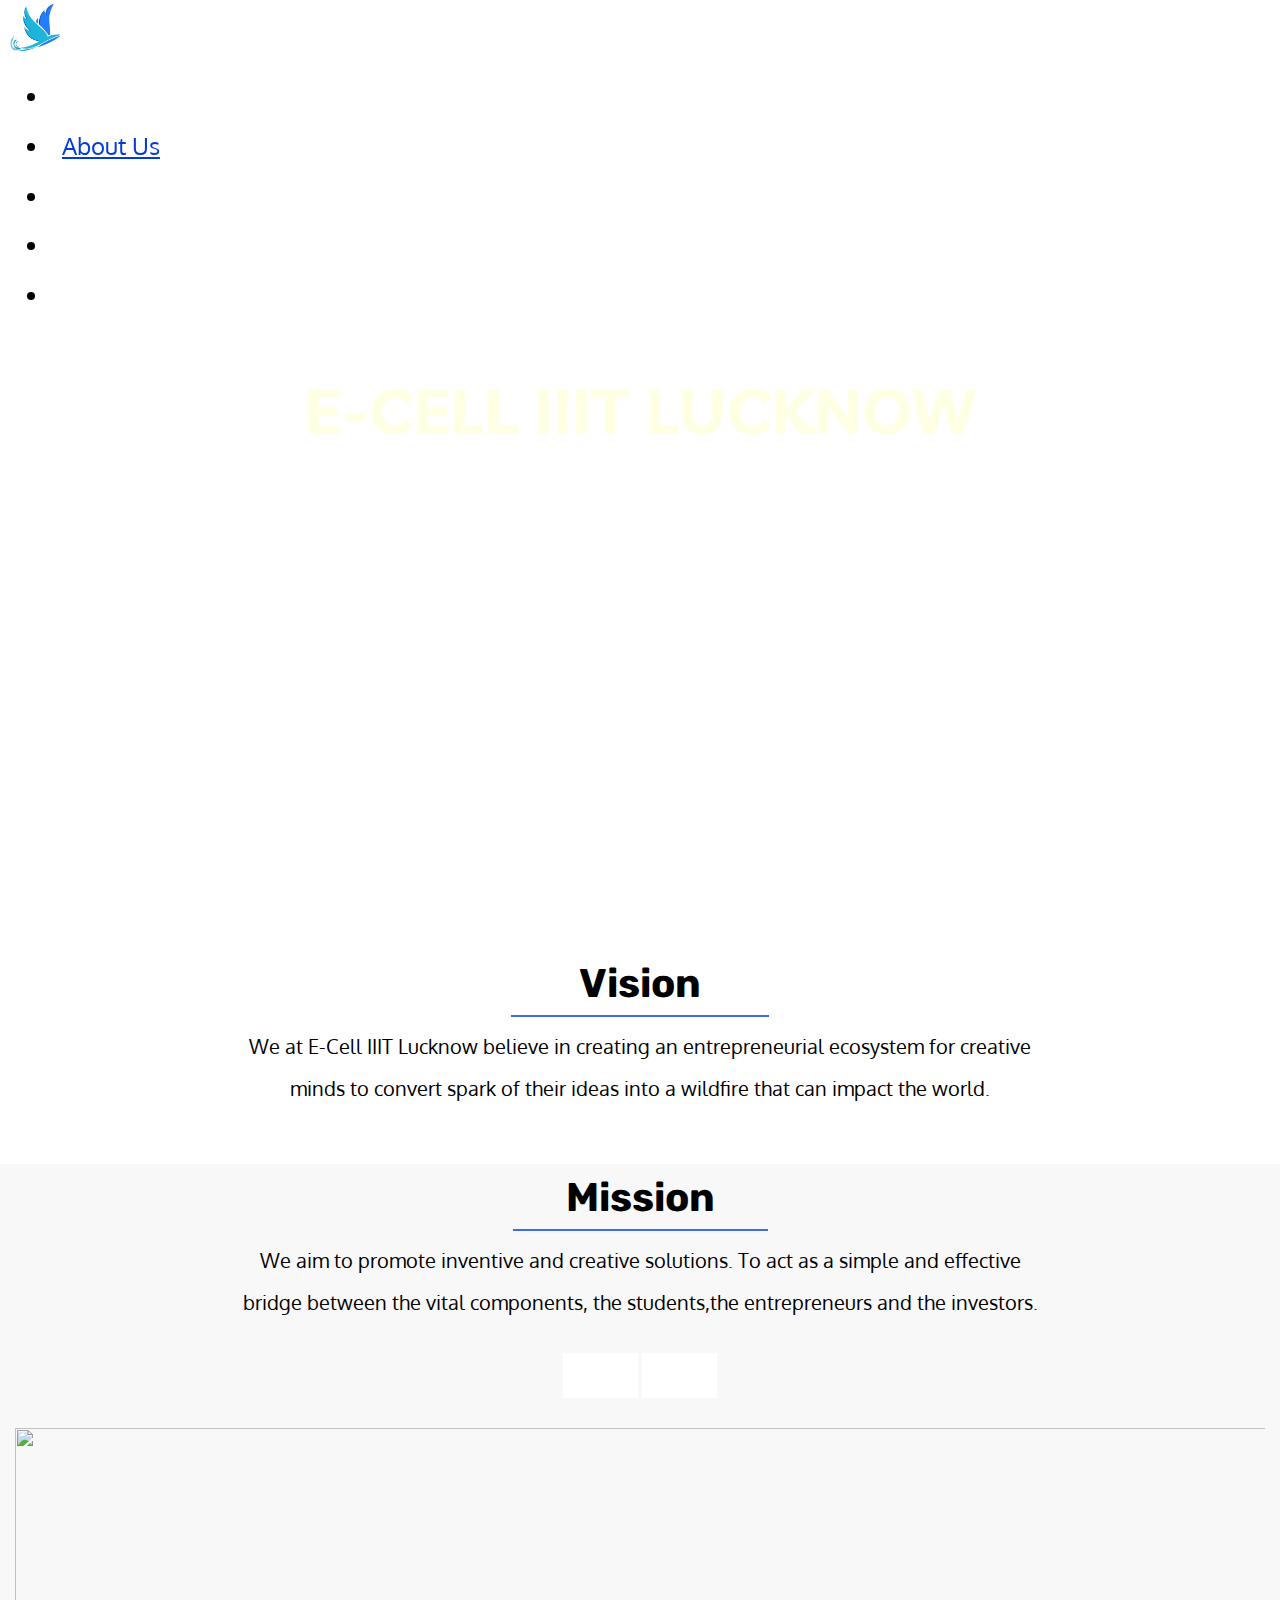
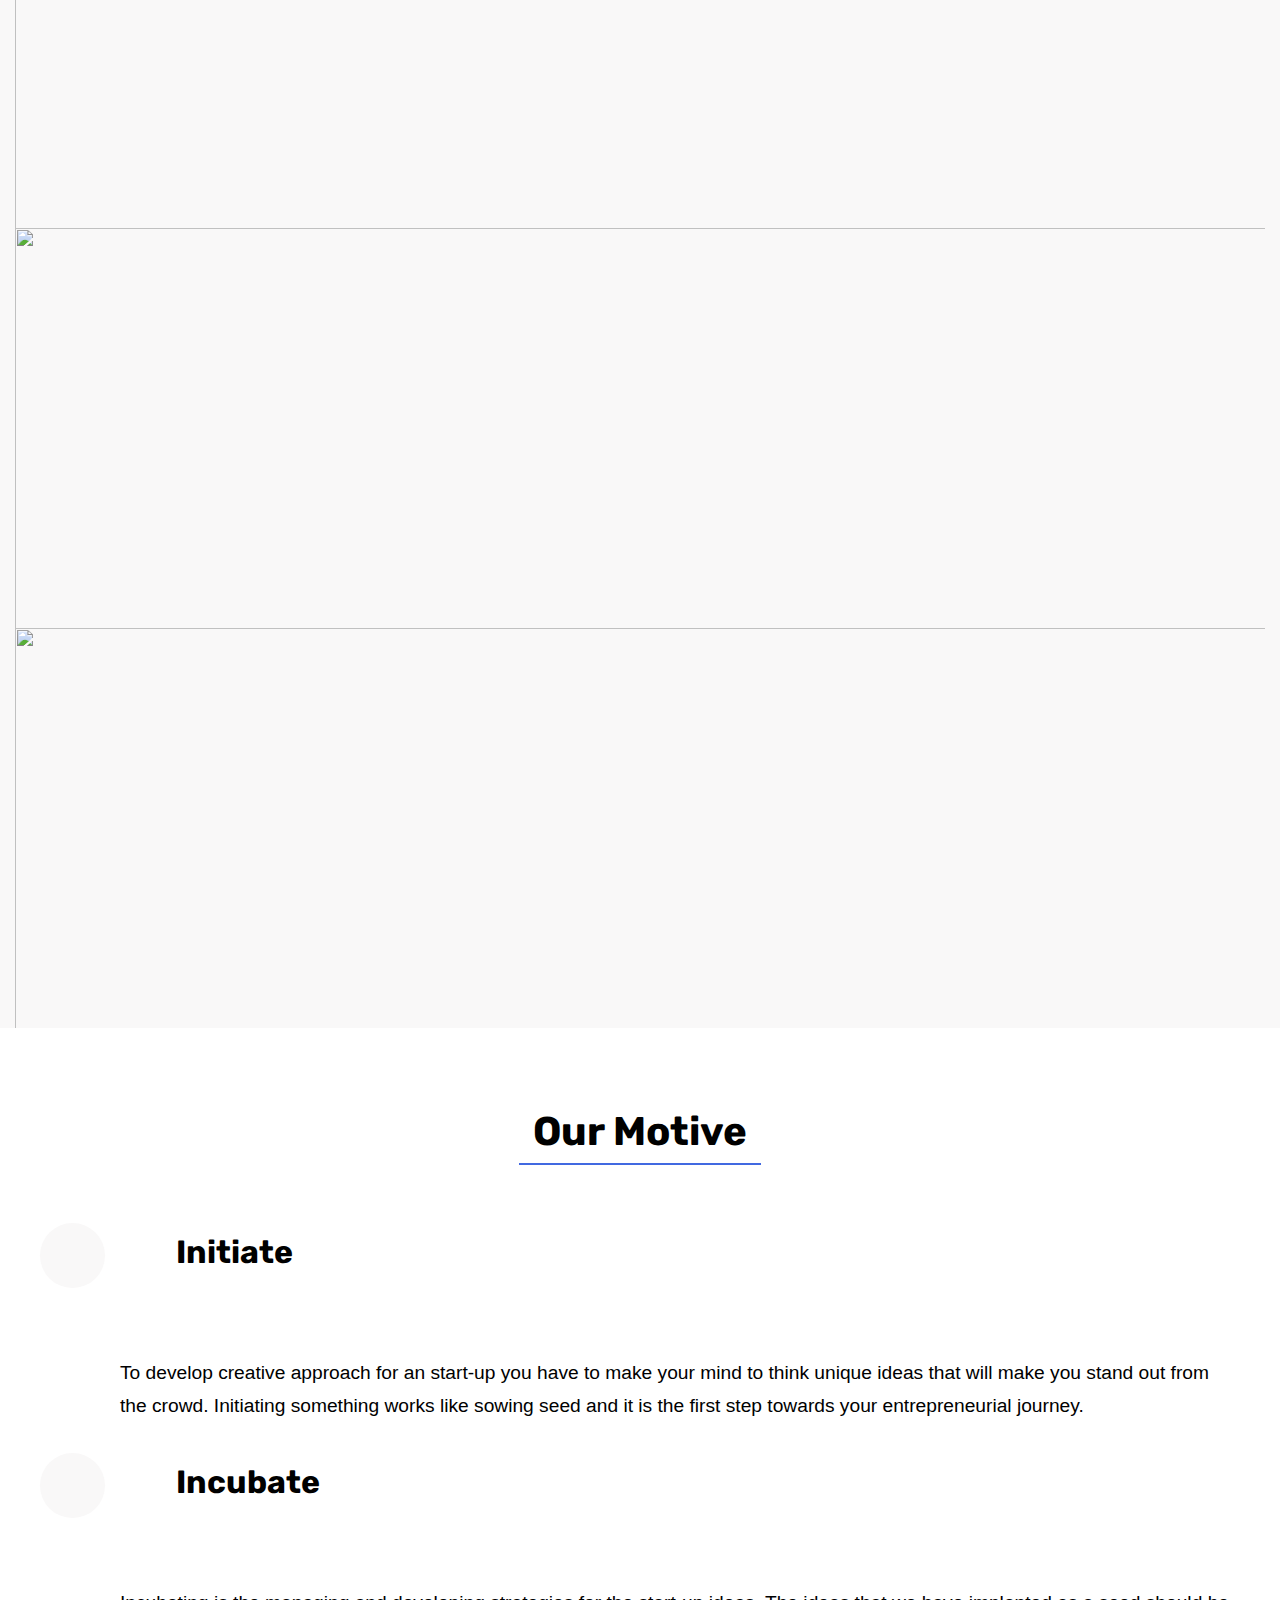
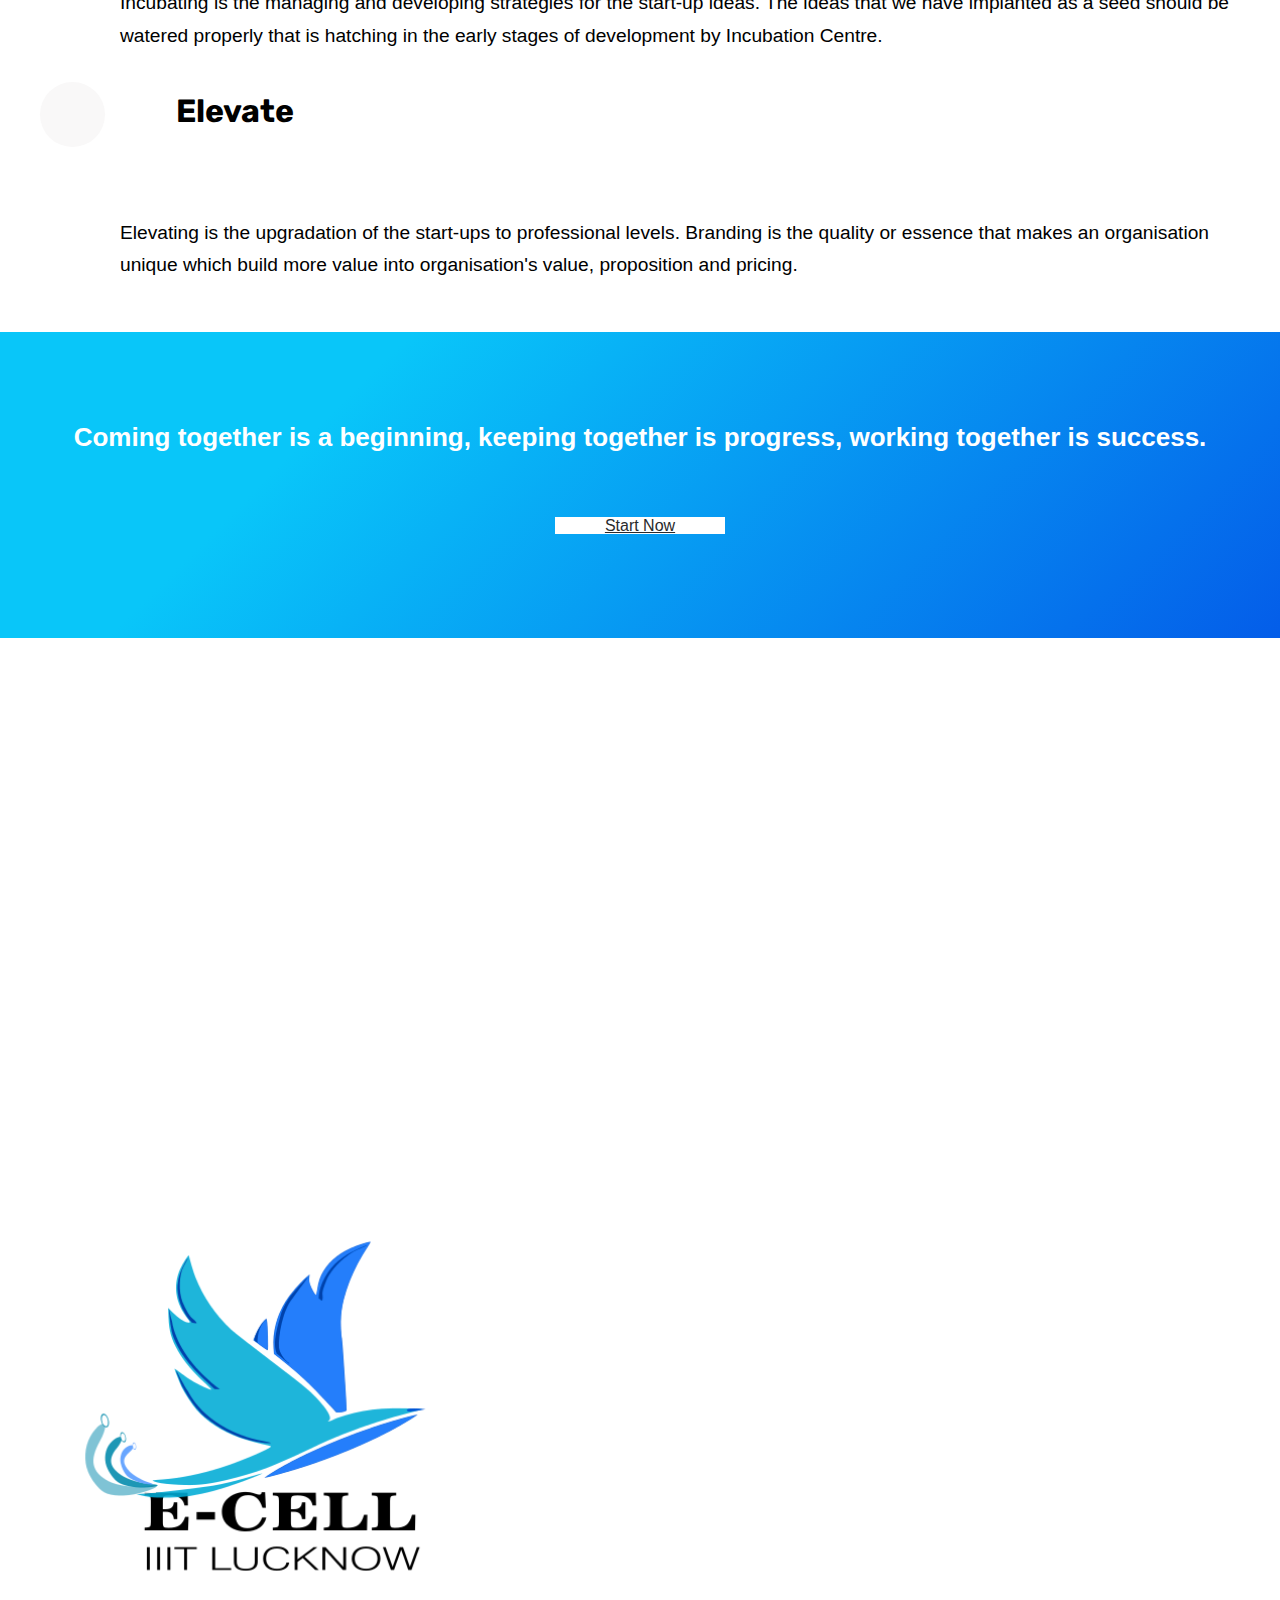
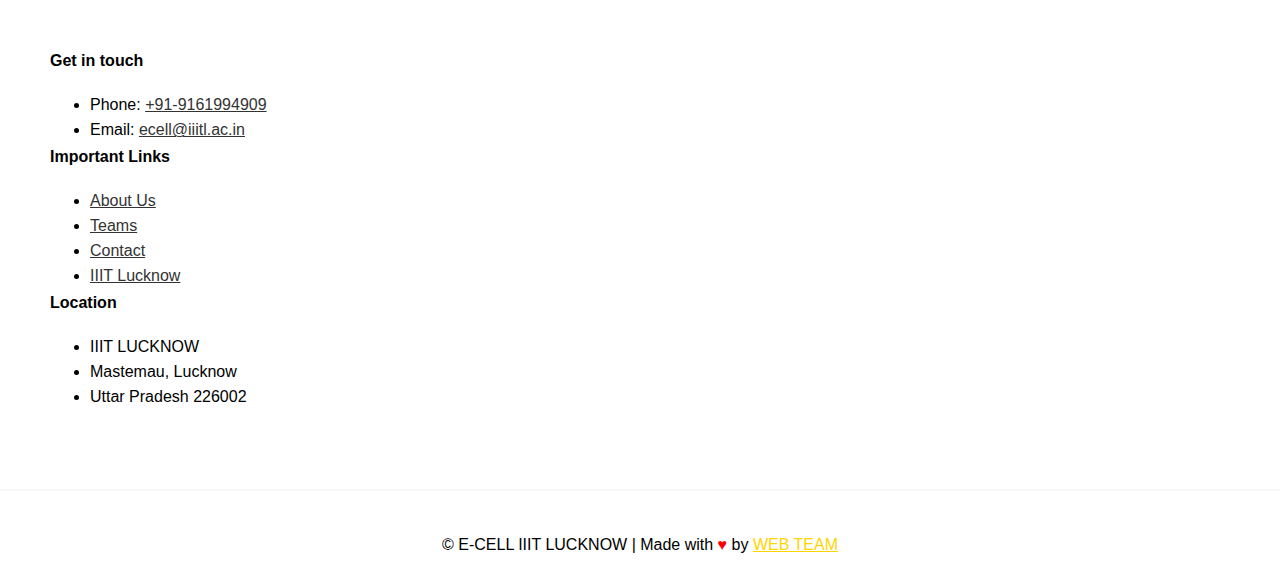
==== index.html @ 25e3144c "added important link" ====
<!DOCTYPE html>
<html lang="en">
<head>
    <title>Home | E-Cell IIIT Lucknow</title>

    <meta http-equiv="Content-Type" content="text/html; charset=utf-8">
    <meta http-equiv="X-UA-Compatible" content="IE=edge">
    <meta name="viewport" content="width=device-width, minimum-scale=1.0, maximum-scale=1.0">
    <meta name="apple-mobile-web-app-capable" content="yes">

    <link href="https://fonts.googleapis.com/css?family=Advent+Pro|Alegreya|Cormorant+Garamond:300|Hi+Melody|Josefin+Slab|Lacquer|Livvic|Montserrat|Mukta|Noto+Sans|Press+Start+2P|Questrial|Raleway|Oxygen|Rubik&display=swap" rel="stylesheet">

    <!-- <link rel="stylesheet" href="https://use.fontawesome.com/releases/v5.8.2/css/all.css" integrity="sha384-oS3vJWv+0UjzBfQzYUhtDYW+Pj2yciDJxpsK1OYPAYjqT085Qq/1cq5FLXAZQ7Ay" crossorigin="anonymous"> -->
    <script src="https://kit.fontawesome.com/bdee93272c.js" crossorigin="anonymous"></script>
    <!-- <link rel="stylesheet prefetch" href="https://maxcdn.bootstrapcdn.com/font-awesome/4.6.1/css/font-awesome.min.css"> -->

    <link rel="icon" type="image/png" sizes="16x16" href="assets/img/logo.png">
    <link href="assets/css/bootstrap.min.css" rel="stylesheet">
    <link href="assets/css/style.css" rel="stylesheet">
    <link href="assets/css/responsive.css" rel="stylesheet">
    <link href="assets/css/colors.css" rel="stylesheet">

    <script src="https://cdn.jsdelivr.net/npm/typed.js@2.0.9"></script>


<!-- <script type=text/javascript>

    $(function() {
        var body = $(‘.hero’);

        var backgrounds = new Array(
        'red','green','blue'
        );
        var current = 0;

        function nextBackground() {
        body.css(
        ‘color’,
        backgrounds[current = ++current % backgrounds.length]
        );

        setTimeout(nextBackground, 10000);
        }
        setTimeout(nextBackground, 10000);

        body.css(‘color’, backgrounds[0]);
        });
</script> -->


</head>
<body>

    <header id="masthead" class="site-header" data-anchor-target=".hero" data-top="background: rgba(59,58,54,0); border-bottom-color: rgba(226,226,226,0);" data-top-bottom="background: rgba(59,58,54,1); border-bottom-color: rgba(226,226,226,1);">

        <nav id="primary-navigation" class="site-navigation">

            <div class="container-fluid">

                <div class="navbar-header">

                    <a href="index.html" class="site-title yellow-text"><img src="assets/img/E-cell-Bird.png" class="site-logo"></a>

                </div>

                <div class="main-menu" id="perfect-navbar-collapse">

                    <ul class="nav navbar-nav navbar-right">

                        <li class="right-nav-links"><a href="index.html">Home</a></li>
                        <li class="active right-nav-links"><a href="about-us.html">About Us</a></li>
                        <li class="right-nav-links"><a href="teams.html">Teams</a></li>
                        <li class="right-nav-links"><a href="https://ecell-iiitl.github.io/Start-the-buckup/">Events</a></li>
                        <li class="right-nav-links"><a href="contact.html">Contact</a></li>

                    </ul>

                </div>

            </div>

        </nav>

    </header>

    <div class="hero background-overlay img">

        <div class="hero-text">
            <h1>E-CELL IIIT LUCKNOW</h1>
            <h1 style="color:#4169E1; height: 69px; text-align:left;display:inline;margin-left:40vw;" id="typed"></h1>
        </div>
        <div class="hero-arrow">
            <a class="scrollTo" href="#"><i class="fa fa-angle-down" aria-hidden="true"></i></a>
        </div>

    </div>

    <main id="main" class="site-main">

        <section class="site-section section-quote text-center">

            <div class="container">

                <p class="section-title">Vision</p>
                <hr class="custom-hr">
                <p class="section-text">We at E-Cell IIIT Lucknow believe in creating an entrepreneurial ecosystem for
                    creative minds to convert spark of their ideas into a wildfire that can impact the world.</p>

            </div>

        </section>

        <section class="site-section section-works light-gray-bg text-center">

            <div class="container">

                <h2 class="section-title">Mission</h2>
                <hr class="custom-hr">
                <p class="section-text">We aim to promote inventive and creative solutions.
                    To act as a simple and effective bridge between the vital components, the students,the entrepreneurs and the investors.</p>

                <div class="multi-item-controls">
                    <a class="left btn carousel-control" href="#threeSlidesSlider" data-slide="next"><i class="fa fa-angle-left" aria-hidden="true"></i></a>
                    <a class="right btn carousel-control" href="#threeSlidesSlider" data-slide="prev"><i class="fa fa-angle-right" aria-hidden="true"></i></a>
                </div>

            </div>

			<div class="container-fluid">

				<div class="row">

                    <div class="col-md-12">

                        <div class="carousel three-slides-slider multi-item-carousel slide" id="threeSlidesSlider">
                            <div class="carousel-inner">
                                <div class="item active">
                                    <div class="col-xs-6 col-sm-4">
                                        <img src="assets/img/imgs1.JPG" alt="" class="img-carousel">
                                    </div>
                                </div>
                                  <div class="item">
                                    <div class="col-xs-6 col-sm-4">
                                        <img src="assets/img/imgs2.JPG" alt="" class="img-carousel">
                                    </div>
                                </div>
                                  <div class="item">
                                    <div class="col-xs-6 col-sm-4">
                                        <img src="assets/img/imgs3.JPG" alt="" class="img-carousel">
                                    </div>
                                </div>
                            </div>
                        </div>

                    </div>

                </div>

            </div>

        </section>

        <section class="site-section-small section-services IIE-container">

            <div class="container">

                <div class="text-center">

                    <h3 class="section-title">Our Motive</h3>
                    <hr class="custom-hr">

                </div>

                <div class="row IIE-row">

                    <div class="col-lg-4 col-sm-12 IIE-cards">

                        <div class="service">

                            <div class="service-icon">
                                <i class="fa fa-laptop" aria-hidden="true"></i>
                            </div>
                            <div class="service-content">
                                <h3 class="section-title tag-title">Initiate</h3>
                                <p class="tagline-description">To develop creative approach for an start-up you have to make your mind to think unique
                                    ideas that will make you stand out from the crowd. Initiating something works like sowing seed and it is the first step towards your entrepreneurial journey.</p>
                            </div>

                        </div>

                    </div>

                    <div class="col-lg-4 col-sm-12 IIE-cards">

                        <div class="service">

                            <div class="service-icon">
                                <i class="fas fa-egg"></i>
                            </div>

                            <div class="service-content">
                                <h3 class="section-title tag-title">Incubate</h3>
                                <p class="tagline-description">Incubating is the managing and developing strategies for the start-up ideas.
                                    The ideas that we have implanted as a seed should be watered properly that is hatching in the early stages of development by Incubation Centre.</p>
                            </div>

                        </div>

                    </div>
                    <div class="col-lg-4 col-sm-12">

                        <div class="service">

                            <div class="service-icon">
                                <i class="fa fa-rocket" aria-hidden="true"></i>
                            </div>
                            <div class="service-content">
                                <h4 class="section-title tag-title">Elevate</h4>
                                <p class="tagline-description">Elevating is the upgradation of the start-ups to professional levels. Branding is the quality or essence that makes an organisation
                                        unique which build more value into organisation's value, proposition and pricing.</p>
                            </div>

                        </div>

                    </div>

                </div>

            </div>
        </section>


        <section class="site-section-small section-work-with-us yellow-bg text-center gradient">

            <div class="container">

                <p class="section-title-small white-text mb-50">Coming together is a beginning, keeping together is progress, working together is success.</p>
                <a class="btn" href="#">Start Now</a>

            </div>

        </section>
        <div id="map">
            <iframe src="https://www.google.com/maps/embed?pb=!1m14!1m8!1m3!1d1497.3124439963308!2d81.0232610761291!3d26.800828962791567!3m2!1i1024!2i768!4f13.1!3m3!1m2!1s0x399be37eb0826741%3A0x34d9dd79cdeac7d8!2sIIIT%20Lucknow!5e0!3m2!1sen!2sin!4v1567697983020!5m2!1sen!2sin" width="100%" height="450" frameborder="0" style="border:0;" allowfullscreen=""></iframe>
        </div>
        <section class="social-networks">

            <div class="container-fluid">

                <div class="row">

                    <a class="white-text black-bg twitter-bg" href="https://www.youtube.com/channel/UCRnnUmtMdoRbL9l6kGh3LZQ" target="_blank"><i class="fab fa-youtube" aria-hidden="true"></i></a>
                    <a class="white-text gray-bg facebook-bg" href="https://www.facebook.com/ecelliiitl/" target="_blank"><i class="fa fa-facebook" aria-hidden="true"></i></a>
                    <a class="white-text black-bg google-plus-bg" href="mailto:ecell@iiitl.ac.in" target="_blank"><i class="fa fa-google-plus" aria-hidden="true"></i></a>
                    <a class="white-text gray-bg linkedin-bg" href="https://www.linkedin.com/company/e-cell-iiit-lucknow/" target="_blank"><i class="fa fa-linkedin" aria-hidden="true"></i></a>

                </div>

            </div>

        </section>

    </main>

    <footer id="colophon" class="site-footer">

        <div class="container">

            <div class="row">

                <div class="col-md-3 col-xs-6">

                    <div class="mb-xs-20">
                        <a href="index.html" class="site-title yellow-text"><img src="assets/img/eCell-Logo.png" class="footer-logo"></a>
                        <p class="mb-0"></p>
                    </div>

                </div>

                <div class="col-md-3 col-xs-6">

                    <div class="mb-xs-20">
                        <h4 class="small-title">Get in touch</h4>
                        <ul class="list-unstyled">
                            <li>Phone: <a href="tel:+9161994909">+91-9161994909</a></li>
                            <li>Email: <a href="mailto:ecell@iiitl.ac.in">ecell@iiitl.ac.in</a></li>
                        </ul>
                    </div>

                </div>

                <div class="col-md-3 col-xs-6">

                    <div class="mb-xs-20">
                        <h4 class="small-title">Important Links</h4>
                        <ul class="list-unstyled">
                            <li><a href="about-us.html">About Us</a></li>
                            <li><a href="teams.html">Teams</a></li>
                            <li><a href="contact.html">Contact</a></li>
                            <li><a href="https://iiitl.ac.in/">IIIT Lucknow</a></li>
                        </ul>
                    </div>

                </div>

                <div class="col-md-3 col-xs-6">

                    <div class="mb-xs-20">
                        <h4 class="small-title">Location</h4>
                        <ul class="list-unstyled">
                            <li>IIIT LUCKNOW</li>
                            <li>Mastemau, Lucknow</li>
                            <li>Uttar Pradesh 226002</li>

                        </ul>
                    </div>

                </div>

            </div>

        </div>

        <div class="copyright">
            <p>&copy; E-CELL IIIT LUCKNOW | Made with <font style="color:red">&hearts;</font> by <a href="teams.html#web-team" class="yellow-text">WEB
                    TEAM</a></p>
        </div>

    </footer>

    <script>
        var typed = new Typed('#typed', {
        strings:["INITIATE","INCUBATE","ELEVATE"],
        typeSpeed:100,
        backSpeed:5,
        loop:true,
        loopCount:Infinity,
        smartBackspace: false,
        });
        var cursor=document.getElementsByClassName("typed-cursor")[0];
        cursor.innerHTML="_";
    </script>


    <script src="https://ajax.googleapis.com/ajax/libs/jquery/3.1.1/jquery.min.js"></script>
    <script src="assets/js/bootstrap.min.js"></script>
    <script src="assets/js/jquery.slicknav.min.js"></script>
    <script src="assets/js/slick.min.js"></script>
    <script src="assets/js/touchswipe.min.js"></script>
    <script src="assets/js/skrollr.min.js"></script>
    <script src="assets/js/jquery.countTo.min.js"></script>
    <script src="assets/js/script.js"></script>

</body>
</html>
---- assets/css/style.css ----
/*
* - CUSTOM RESETS
    - Buttons
    - Forms
* - ELEMENTS
    - Tabs
    - Accordion
    - Slick Slider
* - LAYOUT
* - HEADER
    - Site Logo
    - Navigation
* - HERO (BANNER)
* - HOMEPAGE SECTIONS
    - Quote
    - Featured Works
    - Service
    - Team
    - Social networks
* - PAGES
    - ABOUT-US
    - CONTACT
* - FOOTER
*
*/

/* CUSTOM RESETS
================================================== */
/* body{
  background-image: url(contact-background-image.jpg);
} */



.gradient{
  /* background: rgb(34,227,223); */
  background-color: #045de9;
  background-image: linear-gradient(315deg, #045de9 0%, #09c6f9 74%);
}
html {
  scroll-behavior: smooth;
}
/* a {
     color: #ffd500;
} */
.tagline-description{
  line-height: 1.7em;
  font-size:1.2em;
}
.tag-title{
  font-size:2em !important;
  padding-bottom:6%;
  padding-left:5%;
}
.site-logo{
  width:50px;
  /* height:14%; */

}
.footer-logo{
  width:40%;
  height:40%;
}
.right-nav-links{
  margin-top:1.5%;
  font-family: 'Oxygen', sans-serif;
}
a:focus,
a:hover {
    color: #3B3A36;
    outline: 0 none;
    text-decoration: none;
}

a,
button {
    transition: all 0.25s ease-in-out;
    -moz-transition: all 0.25s ease-in-out;
    -webkit-transition: all 0.25s ease-in-out;
    -o-transition: all 0.25s ease-in-out;
    -ms-transition: all 0.25s ease-in-out;
    cursor: pointer;
}

h1, h2, h3, h4, h5, h6 {
    margin-top: 0;
}

.IIE-cards{
  padding-bottom:30px;   /*in phone view for proper view*/
}
.IIE-container{
  padding-bottom: 0px !important;
  padding-top:70px !important;
}
.IIE-row{
  padding-left:0px !important;
  padding-right:0px !important;
}
.container-fluid-custom{
  max-width: 55%;
  margin:auto;
}
.top-team-page{
  width:80%;
}
.custom-hr{
  border: 1px solid royalblue;
  width:20%;
}
.nr-custom-hr{
  border: 1px solid red;
  width:50%;
}
.br-custom-hr{
  border: 1px solid royalblue;
  width:50%;
}

.team-hr{
 border: 1px solid royalblue;
}
.team-titles{                           /*for team page titles fonts*/
  font-family: 'Rubik', sans-serif;
}
.team-core-heading{
  margin-bottom:2vw;
  margin-top:2vw;
}
@media (max-width: 1500px) {
  .container-fluid-custom {
    max-width: 95% !important;
  }
}
@media (max-width: 750px){
  .custom-hr{
    width:33%;
  }
  .team-hr{
    width:80%;
  }
}


/*
 * Buttons
 */
.btn {
    background-color: #fff;
    color: #292a2c;
    font-size: 16px;
    line-height: 45px;
    padding: 0 50px;
    border: 0;
    border-radius: 0;
}

.btn i {
  font-size: 20px;
}

/* btn sizes */
.btn-small {
    font-size: 12px;
    line-height: 24px;
    padding: 0 20px;
}

.btn-medium {
    font-size: 14px;
    line-height: 36px;
    padding: 0 30px;
}

/* btn colors */
.btn-yellow {
    background-color: #ffd500;
    color: #fff;
}

.btn-transparent {
    border:1px solid #e6e6e8;
    background: transparent;
}

.btn-yellow-transparent {
    color: #de614b;
    border: 1px solid #de614b;
}

.btn:hover,
.btn:focus {
    background-color: #d5d5d5;
    outline: none;
    box-shadow: none;
}

.btn-yellow-border {
    border: 1px solid #ffd500;
}

.btn.btn-yellow-border:hover,
.btn.btn-yellow-border:focus {
    background-color: #ffd500;
    color: #fff;
}

.btn-gray-border {
    border: 1px solid #d5d5d5;
}

.btn.btn-gray-border:hover,
.btn.btn-gray-border:focus {
    background-color: #d5d5d5;
}


/*
 * Forms
 */

 /* Input fields */
.form-control {
    position: relative;
    height: 40px;
    width: 100%;
    padding: 10px;
    margin-bottom: 15px;
    border-radius: 0;
    box-shadow: none;
    background-color: #f9f8f8;
    border: 1px solid #f9f8f8;
    outline: 0 none transparent;
    -webkit-appearance:none;
    transition: border-color 0.25s ease-in-out;
    -moz-transition: border-color 0.25s ease-in-out;
    -webkit-transition: border-color 0.25s ease-in-out;
    -o-transition: border-color 0.25s ease-in-out;
    -ms-transition: border-color 0.25s ease-in-out;
}

textarea {
    min-height: 160px;
    resize: none;
}

.form-control:focus {
    border-color: #0ecff1;
    box-shadow: none;
}

.form-horizontal a {
    display: inline-block;
}

input[type=search] + button {
    border: 0;
    background: none;
    position: absolute;
    top: 50%;
    right: 5px;
    transform: translateY(-50%);
    -moz-transform: translateY(-50%);
    -webkit-transform: translateY(-50%);
    -o-transform: translateY(-50%);
    -ms-transform: translateY(-50%);
}

input[type=search] + button:hover,
input[type=search] + button:focus {
    color: #ffd500;
}

/* Checkbox fields */
input[type=checkbox],
input[type=radio] {
    position: absolute;
    visibility: hidden;
    height: auto;
    margin-top: 0;
}

.checkbox {
    margin: 0;
}

.checkbox + .checkbox,
.radio-btn + .radio-btn {
    margin-top: 15px;
}

.checkbox [type="checkbox"]:not(:checked) + label,
.checkbox [type="checkbox"]:checked + label {
    position: relative;
    padding-left: 30px;
    cursor: pointer;
}

.checkbox [type="checkbox"]:not(:checked) + label:before,
.checkbox [type="checkbox"]:checked + label:before {
    content: '';
    position: absolute;
    left:0;
    width: 20px;
    height: 20px;
    background-color: #f9f8f8;
    border: 1px solid #f9f8f8;
    box-shadow: none;
    transition: border-color .2s;
    -webkit-transition: border-color .2s;
    -ms-transition: border-color .2s;
    -o-transition: border-color .2s;
    -ms-transition: border-color .2s;
}

.checkbox [type="checkbox"]:not(:checked) + label:after,
.checkbox [type="checkbox"]:checked + label:after {
    content: '\f00c';
    font-family: 'FontAwesome';
    position: absolute;
    top: 50%;
    left: 3px;
    font-size: 15px;
    color: #ffd500;;
    transform: translateY(-50%);
    -webkit-transform: translateY(-50%);
    -ms-transform: translateY(-50%);
    -o-transform: translateY(-50%);
    -ms-transform: translateY(-50%);
      transition: opacity .2s;
    -webkit-transition: opacity .2s;
    -ms-transition: opacity .2s;
    -o-transition: opacity .2s;
    -ms-transition: opacity .2s;
}

.checkbox [type="checkbox"]:not(:checked) + label:after {
    opacity: 0;
}

.checkbox [type="checkbox"]:checked + label:after {
    opacity: 1;
}

.checkbox [type="checkbox"]:disabled:not(:checked) + label:before,
.checkbox [type="checkbox"]:disabled:checked + label:before {
    box-shadow: none;
    border-color: #bbb;
    background-color: #ddd;
}

.checkbox [type="checkbox"]:disabled:checked + label:after {
    color: #999;
}
.checkbox [type="checkbox"]:disabled + label {
    color: #aaa;
}

.checkbox [type="checkbox"]:checked:focus + label:before,
.checkbox [type="checkbox"]:not(:checked):focus + label:before {
    border: 1px dotted #ffd500;
}

.checkbox [type="checkbox"]:not(:checked) + label:hover:before,
.checkbox [type="checkbox"]:checked + label:hover:before {
    border: 1px solid #ffd500;
}

/* Radiobutton fields */
.radio-btn label {
    font-weight: 400;
}

.radio-btn [type="radio"]:not(:checked) + label,
.radio-btn [type="radio"]:checked + label {
    position: relative;
    padding-left: 30px;
    cursor: pointer;
    margin-bottom: 0;
}

.radio-btn [type="radio"]:not(:checked) + label:before,
.radio-btn [type="radio"]:checked + label:before {
    content: '';
    position: absolute;
    left:0;
    top: 50%;
    width: 20px;
    height: 20px;
    background-color: #f9f8f8;
    border: 1px solid #f9f8f8;
    border-radius: 50px;
    box-shadow: none;
    transform: translateY(-50%);
    -webkit-transform: translateY(-50%);
    -ms-transform: translateY(-50%);
    -o-transform: translateY(-50%);
    -ms-transform: translateY(-50%);
    transition: border-color .2s;
    -webkit-transition: border-color .2s;
    -ms-transition: border-color .2s;
    -o-transition: border-color .2s;
    -ms-transition: border-color .2s;
}

.radio-btn [type="radio"]:not(:checked) + label:after,
.radio-btn [type="radio"]:checked + label:after {
    content: '';
    position: absolute;
    width: 12px;
    height: 12px;
    top: 50%;
    left: 4px;
    background-color: #ffd500;
    border-radius: 50px;
    transform: translateY(-50%);
    -webkit-transform: translateY(-50%);
    -ms-transform: translateY(-50%);
    -o-transform: translateY(-50%);
    -ms-transform: translateY(-50%);
    transition: opacity .2s;
    -webkit-transition: opacity .2s;
    -ms-transition: opacity .2s;
    -o-transition: opacity .2s;
    -ms-transition: opacity .2s;
}

.radio-btn [type="radio"]:not(:checked) + label:after {
    opacity: 0;
}
.radio-btn [type="radio"]:checked + label:after {
    opacity: 1;
}

.radio-btn [type="radio"]:disabled:not(:checked) + label:before,
.radio-btn [type="radio"]:disabled:checked + label:before {
    box-shadow: none;
    border-color: #bbb;
    background-color: #ddd;
}

.radio-btn [type="radio"]:disabled:checked + label:after {
    color: #999;
}

.radio-btn [type="radio"]:disabled + label {
    color: #aaa;
}

.radio-btn [type="radio"]:checked:focus + label:before,
.radio-btn [type="radio"]:not(:checked):focus + label:before {
    border: 1px dotted #ffd500;
}

.radio-btn [type="radio"]:checked + label:hover:before,
.radio-btn [type="radio"]:not(:checked) + label:hover:before {
    border: 1px solid #ffd500;
}

/* Selectpicker */
.selectpicker-hidden {
    display: none;
    visibility: hidden;
    padding-right: 10px;
}

.selectpicker {
    cursor: pointer;
    position: relative;
    font-size: 16px;
    width: 220px;
    height: 40px;
}

.selectpicker-styled {
    position: absolute;
    top: 0;
    right: 0;
    bottom: 0;
    left: 0;
    padding: 8px 15px;
    background-color: #f9f8f8;
    border: 1px solid #f9f8f8;
    -moz-transition: all 0.2s ease-in;
    -o-transition: all 0.2s ease-in;
    -ms-transition: all 0.2s ease-in;
    -webkit-transition: all 0.2s ease-in;
    transition: all 0.2s ease-in;
}

.selectpicker-styled:after {
    content: "\f107";
    font-family: "FontAwesome";
    position: absolute;
    top: 50%;
    right: 10px;
    transform: translateY(-50%);
    -moz-transform: translateY(-50%);
    -webkit-transform: translateY(-50%);
    -o-transform: translateY(-50%);
    -ms-transform: translateY(-50%);
}

.selectpicker-styled:hover,
.selectpicker-styled:active,
.selectpicker-styled.active {
    border-color: #ffd500;
}

.selectpicker-styled:active:after,
.selectpicker-styled.active:after {
    content: "\f106";
}

.selectpicker-options {
    display: none;
    position: absolute;
    top: 100%;
    right: 0;
    left: 0;
    z-index: 999;
    margin: 0;
    padding: 0;
    list-style: none;
    background-color: #f9f8f8;
}

.selectpicker-options li {
    padding: 12px 15px;
    border: 1px solid #ffd500;
    border-top: 0;
    -moz-transition: all 0.15s ease-in;
    -o-transition: all 0.15s ease-in;
    -ms-transition: all 0.15s ease-in;
    -webkit-transition: all 0.15s ease-in;
    transition: all 0.15s ease-in;
}

.selectpicker-options li:hover {
    color: #ffd500;
    border-color: #ffd500;
}

/* ELEMENTS
================================================== */
/*  Tabs  */
.tab-style {
    border-bottom: none;
}

.tab-style + .tab-content {
    padding: 15px;
    background-color: #f9f8f8;
}

.nav-tabs.tab-style > li.active > a {
    background-color: #ffd500;
    border: 1px solid #ffd500;
}

.nav-tabs.tab-style > li > a {
    position: relative;
    color: #333333;
    margin-right: 0;
    background-color: #f9f8f8;
    border: 1px solid #f9f8f8;
    border-radius: 0;
}

.nav-tabs.tab-style > li + li {
    margin-left: 10px;
}

.nav-tabs.tab-style > li > a:hover {
    border-color: #ffd500;
}

/* Accordion */
.accordion.panel-group {
    margin-bottom: 0;
}

.accordion.panel-group .panel + .panel {
    margin-top: 0;
}

.accordion .panel {
    border: 0;
    box-shadow: none;
}

.accordion .collapsed {
    height: auto;
}

.accordion .panel-heading {
    background-color: transparent;
    padding: 0;
}

.accordion .panel-heading a {
    display: inline-block;
    position: relative;
    width: 100%;
    padding: 10px 40px 10px 15px;
    color: #333;
    background-color: #ffd500;
}

.accordion .panel-heading a.collapsed {
    background-color: #f9f8f8;
}

.accordion .panel-heading a.collapsed:hover,
.accordion.accordion-gray .panel-heading a.collapsed:hover{
    background-color: #ffd500;
}

.accordion .panel-heading a.collapsed::after {
  content: "\f107";
}

.accordion .panel-heading a::after {
  font-family: "FontAwesome";
  content: "\f106";
  position: absolute;
  top: 50%;
  right: 15px;
  transform: translateY(-50%);
  -moz-transform: translateY(-50%);
  -o-transform: translateY(-50%);
  -ms-transform: translateY(-50%);
  -webkit-transform: translateY(-50%);
}

.accordion .panel-group .panel-heading + .panel-collapse > .panel-body,
.accordion .panel-default > .panel-heading + .panel-collapse > .panel-body {
  background-color: #f9f8f8;
  border: none;
}

/* Accordion-gray */
.accordion.accordion-gray  .panel-heading a {
  color: #fff;
}

.accordion.accordion-gray .panel-heading a.collapsed {
  background-color: #3B3A36;
}

/* Slider */
.slick-slider {
  position: relative;
  display: block;
  box-sizing: border-box;
  -webkit-user-select: none;
     -moz-user-select: none;
      -ms-user-select: none;
          user-select: none;
  -webkit-touch-callout: none;
  -khtml-user-select: none;
  -ms-touch-action: pan-y;
      touch-action: pan-y;
  -webkit-tap-highlight-color: transparent;
}

.slick-list {
  position: relative;
  display: block;
  overflow: hidden;
  margin: 0;
  padding: 0;
}

.slick-list:focus {
  outline: none;
}

.slick-list.dragging {
  cursor: pointer;
  cursor: hand;
}

.slick-slider .slick-track,
.slick-slider .slick-list  {
  -webkit-transform: translate3d(0, 0, 0);
     -moz-transform: translate3d(0, 0, 0);
      -ms-transform: translate3d(0, 0, 0);
       -o-transform: translate3d(0, 0, 0);
          transform: translate3d(0, 0, 0);
}

.slick-track {
  position: relative;
  top: 0;
  left: 0;
  display: block;
}
.slick-track:before,
.slick-track:after {
  display: table;
  content: '';
}

.slick-track:after {
  clear: both;
}

.slick-loading .slick-track {
  visibility: hidden;
}

.slick-slide {
  display: none;
  float: left;
  height: 100%;
  min-height: 1px;
}

[dir='rtl'] .slick-slide {
    float: right;
}

.slick-slide img {
    display: block;
}

.slick-slide.slick-loading img {
    display: none;
}

.slick-slide.dragging img {
    pointer-events: none;
}

.slick-initialized .slick-slide {
    display: block;
}

.slick-loading .slick-slide {
    visibility: hidden;
}

.slick-vertical .slick-slide{
  display: block;
  height: auto;
  border: 1px solid transparent;
}

/* Dots */
.slick-dots {
  position: absolute;
  bottom: -25px;
  display: block;
  width: 100%;
  padding: 0;
  margin: 0;
  list-style: none;
  text-align: center;
}
.slick-dots li {
  position: relative;
  display: inline-block;
  width: 20px;
  height: 20px;
  margin: 0 5px;
  padding: 0;
  cursor: pointer;
}

.slick-dots li button {
  font-size: 0;
  line-height: 0;
  display: block;
  width: 20px;
  height: 20px;
  padding: 5px;
  cursor: pointer;
  color: transparent;
  border: 0;
  outline: none;
  background: transparent;
}

.slick-dots li button:hover,
.slick-dots li button:focus {
  outline: none;
}

/* LAYOUT
================================================== */
html, body {
  width: 100%;
  height: 100%;
  margin: 0;
  padding: 0;
  font-family: 'Open Sans', sans-serif !important;
}

/* Background colors */
.gray-bg {
  background-color: #eee;
}

.yellow-bg {
  background-color: #ffd500;
}

.black-bg {
  background-color: #000;
}

.light-gray-bg {
  background-color: #f9f8f8;
}

.transparent-bg {
  background: transparent;
}

/* Hover backgrounds socials */
a.twitter-bg:hover {
  background-color: #FF0000;
  border-color: #FF0000;
}

a.facebook-bg:hover{
  background-color: #3b5998;
  border-color: #3b5998;
}

a.google-plus-bg:hover{
  background-color: #dd4b39;
  border-color: #dd4b39;
}

a.message-bg:hover {
  background-color: #ff6600;
}

a.linkedin-bg:hover {
  background-color: #007bb5;
  border-color: #007bb5;
}

a.instagram-bg:hover {
  background-color: #125688;
  border-color: #125688;
}

a.white-text:hover {
  color: #333;
}

/* Text colors */
.white-text {
  color: #fff;
}

.gray-text {
  color: #333;
}

.yellow-text {
  color: #ffd500;
}

/* Text styles */
.italic-text {
  font-style: italic;
}

.serif-text {
  font-family: 'Times new roman', serif;
  font-size: 26px;
  margin: 0;
}

/* Breadcrumb */
.breadcrumb {
  border-radius: 0;
  background-color: transparent;
  padding-left: 0px;
}

.breadcrumb li a {
  color: #777e88;
}

.breadcrumb li a:hover {
  text-decoration: underline;
}

.breadcrumb .active {
  color: #ffd500;
}

/* Pagination */
.pagination {
  margin: 0;
  vertical-align: middle;
}

.pagination > li > a {
  border: none;
  color: #292a2c;
  background-color: #f9f8f8;
  padding: 10px 15px;
  font-size: 12px;
}

.pagination > li + li > a {
  margin-left: 5px;
}

.pagination > li.active > a,
.pagination > li > a:hover,
.pagination > li.active > a:hover {
  background-color: #ffd500;
  color: #fff;
}

.pagination > li:first-child > a {
  border-top-left-radius: 0;
  border-bottom-left-radius: 0;
}

.pagination > li:last-child > a {
  border-top-right-radius: 0;
  border-bottom-right-radius: 0;
}

.pagination > li.more > a {
  margin-left: 0;
  padding: 10px 5px;
  pointer-events: none;
  background-color: transparent;
}

.pagination > li.more + li > a {
  margin-left: 0;
}

/* small-title */
.small-title {
  font-size: 16px;
  margin: 0;
}

/* blockquote */
blockquote {
  padding: 0;
  border: 0;
  font-family: 'Times new roman';
}

/* Margin and padding resets */
.mb-0 {margin-bottom: 0px!important;}
.mb-10 {margin-bottom: 10px;}
.mb-30 {margin-bottom: 30px!important;}
.mb-50 {margin-bottom: 50px!important;}
.mb-120 {margin-bottom: 120px!important;}
.my-90 {margin: 90px 0;}
.pb-80 {padding-bottom: 80px!important;}
.pl-100 {padding-left: 100px;}

/* HEADER
================================================== */
.site-header {
  padding: 4px 10px;
  background-color: rgba(59,58,54,0);
  position: fixed;
  width: 100%;
  border-bottom: 1px solid rgba(226,226,226,0);
  z-index: 3;
}

.site-header-fill {
  background-color: rgba(59,58,54,1);
  border-bottom: 1px solid rgba(226,226,226,1);
}

/* Site-logo */

.site-title span {
  font-weight: 700;
}

.site-title a:hover {
  color: #fff;
}

.site-title.yellow-text:hover  {
  color: #ffd500;
}

/* Navigation */
.navbar-nav.navbar-right {
  /* margin-right: 0 !important; */
  font-size:1.5em !important;

}

.navbar-nav > li > a,
.slicknav_nav > li > a {
  line-height: 30px;
  padding: 0 5px ;
  margin:  0 7px;
  /* font-weight: lighter; */
  color: #fff;
}

.navbar-nav > li > a:hover,
.navbar-nav > li.active > a,
.navbar-collapse li a:hover,
.dropdown.open > a,
.dropdown-menu a:hover,
.dropdown:hover > a,
.dropdown-menu>li>a:focus,
.dropdown-menu li a:hover,
.slicknav_nav li.active > a,
.slicknav_nav .dropdown.active > a a,
.slicknav_nav .active .active a {
  color:rgb(4, 58, 219);
}

.slicknav_nav > li > a .slicknav_arrow {
  color: #fff;
}

.dropdown-menu li.active a,
.dropdown-menu li.active a:hover {
  background-color: transparent;
  color: #ffd500;
}

.navbar-nav > li > a:hover,
.navbar-nav > li > a:focus,
.nav .open > a,
.nav .open > a:focus,
.nav .open > a:hover,
.navbar-collapse li a:hover,
.dropdown-menu a:hover,
.dropdown:hover > a,
.dropdown-menu>li>a:focus,
.dropdown-menu li a:hover  {
  background-color: ;
  color:rgb(4, 58, 219)

}

.dropdown-menu {
  display: block;
  opacity: 0;
  visibility: hidden;
  border-radius: 0;
  border: 0;
  border-top: 5px solid #ffd500;
  transition: all 0.2s;
  -moz-transition: all 0.2s;
  -webkit-transition: all 0.2s;
  -o-transition: all 0.2s;
  -ms-transition: all 0.2s;
  -webkit-transition-delay: 0.3s;
  transition-delay: 0.3s;
}

.navbar-nav > li > .dropdown-menu {
  margin-top: 10px;
}

.navbar-nav li a:hover + .dropdown-menu,
.dropdown-menu:hover {
  opacity: 1;
  visibility: visible;
}

.dropdown-menu li a {
  padding: 5px 15px;
}

/* HERO
================================================== */
.hero {
  background: url(../img/bulb.lnk) center no-repeat;
  height: 100%;
  width: 100%;
  display: table;
  position: relative;
  background-size: cover;
  opacity: 0.8;
}

.hero-max-720 {
  max-height: 720px;
}

.hero-about-us {
 background-image: url(../img/about-us.jpg);
 background-size: center cover;
}

.hero-contact {
 background-image: url(../img/contact-2.jpg);
 background-size: center cover;
}

.background-overlay:before {
  content: '';
  /* background-color: rgba(3,3,3, 0.6); */
  height: 100%;
  width: 100%;
  position: absolute;
  top: 0;
  left: 0;
  z-index: 0;
}

.hero-text {
  color: #fff;
  display: table-cell;
  vertical-align: middle;
  position: relative;
  /* font-family:"Poiret+One"; */
  /* font-family:"Dosis"; +1 */
  /* font-family:"Exo"; */
  /* font-family:"Oswald"; */
  /* font-family:"Raleway"; +2 */
  font-family: 'Livvic', sans-serif;
  /* font-family: 'Press Start 2P', cursive; */

}

.hero-text h1 {
  max-width: 790px;
  width: 100%;
  padding: 0 15px;
  font-size: 64px;
  font-weight: 700;
  text-align: center;
  margin: 0 auto;
  color: #ffffdd;
}

.hero-text span {
  position: relative;
  display: inline-block;
  padding-bottom: 20px;
}

.hero-arrow {
  position: absolute;
  bottom: 5%;
  left: 50%;
  transform: translateX(-50%);
  -moz-transform: translateX(-50%);
  -webkit-transform: translateX(-50%);
  -o-transform: translateX(-50%);
  -ms-transform: translateX(-50%);
}

.hero-arrow a {
  color: #fff;
  font-size: 44px;
}

.hero-arrow a:hover {
  color: #ffd500;
}

/* SITEMAIN
================================================== */
.site-main {
  position: relative;
}

/* site-section */
.site-section {
  padding: 50px 0;
}

.site-section-small {
  padding: 90px 40px;
  /* background: url(backmain.jpg); */
}

.section-title {
  position: relative;
  font-size: 40px;
  font-weight: 700;
  /* padding: 30px 0 30px 0; */
  padding-top:10px;
  margin: 0;
  font-family: 'Rubik', sans-serif;
}

.section-title-big {
  font-size: 34px;
  margin:0 0 20px 0;
  font-weight: 700;
}

.section-title-small {
  font-size: 26px;
  margin: 0 0 10px 0;
  font-weight: 700;
}

.section-text {

  line-height: 42px; /*change 25 to 30px*/
  max-width: 800px;
  margin: 0px auto 5px;
  font-size:20px;
  font-family: 'Oxygen', sans-serif;
}

/* PAGES
================================================== */

/*
 * HOMEPAGE
 */

/* Section: Quote */
.quote {
  font-size: 18px;
  margin: 0 auto;
  max-width: 750px;
}

.quote-owner {
  font-weight: 700;
  margin-top: 20px;
  margin-bottom: 0;
}

/* Section: Works */
.section-works .col-md-12 {
	padding: 0 7.5px;
}

.section-works .row {
	margin: 0 -7.5px;
}

.section-works .col-xs-6 {
  padding-left: 7.5px;
  padding-right: 7.5px;
  height: 400px;
}

.section-works{
  padding: 0 7.5px;
}
/* .container-fluid {
  padding: 0px;
} */
.multi-item-controls {
  margin: 30px 0;
  height: 45px;
}

.multi-item-controls .carousel-control {
  background-image: none;
  position: relative;
  display: inline-block;
  width: 75px;
  height: 45px;
  padding: 0;
  opacity: 1;
}

.multi-item-controls .carousel-control i {
  line-height: 45px;
  font-size: 24px;
  color: #000;
  text-shadow: none;
}

.multi-item-carousel .cloneditem-1,
.multi-item-carousel .cloneditem-2,
.multi-item-carousel .cloneditem-3 {
display: none;
}

.img-carousel {
  display: block;
  width: 100vw;
  height: 100vh;
  max-width: 100%;
  max-height: 100%;
  object-fit: cover;
}

/* Section: Service */
.service {
  position: relative;
}

.service-content {
  padding-left: 80px;
}

.service + .service {
  margin-top: 20px;
}

.service p:last-child {
  margin-bottom: 0;
}

.service-icon {
  position: absolute;
  height: 65px;
  width: 65px;
  text-align: center;
  background-color: #f9f8f8;
  border-radius: 50%;
}
.fa-egg{
  color:#4169E1;
  font-size:30px;
  padding-top: 25%;

}

.service-icon .fa {
  font-size: 30px;
  line-height: 65px;
  color: #4169E1
  ;
}

.service-title {
  margin: 0 0 20px;
  font-weight: 700;
  font-size: 16px;
}

/* Section: Counter */
.counter-line:after{
  content: '';
  position: absolute;
  left: 0;
  top: 0;
  height: 100%;
  width: 1px;
  background-color: #4a4a4a;
}

.counter-line:first-child:after {
  content: none;
}

.counter {
  font-size: 60px;
  font-weight: 700;
  margin: 0;
}

/* Section: Team */
.four-slides-slider .col-md-3 {
  height: 240px;
}

.one-slide-slider {
  margin-bottom:  70px;
}

.team-member {
  width: 100%;
  padding: 20px;
}

.team-member-img {
  height: 320px;
  float: left;
  max-width: 270px;
  width: 100%;
}

.team-member-img-1 {
  background: url(../img/employee-1.jpg) no-repeat;
}

.team-member-info {
  padding:20px 0 0 330px;
}

.team-member-name {
  font-weight: 700;
  font-size: 16px;
  margin-top: 0;
}

.team-member-position {
  color: #ffd500;
  font-style: italic;
}

.team-member-text {
  margin: 40px 0;
  color: #777e88;
}

.social-links a {
  line-height: 30px;
  padding: 4px 7px;
  font-size: 14px;
  color: #333;
  border: 1px solid #eeeeee;
  border-radius: 50px;
}

.social-links a:hover {
  color: #fff;
}

.social-links a i {
  width: 14px;
  text-align: center;
}

.section-team .multi-item-controls {
  margin-bottom: 0;
}

/* Section: Clients */
.testimonials.slick-dotted.slick-slider {
  margin-bottom: 0;
}

.testimonial {
  padding: 25px;
  background-color: #fff;
}

.testimonial-content {
  min-height: 134px;
  padding: 10px 0 25px 170px;
  position: relative;
}

.testimonial-1 {
  background: url(../img/testimonial-1.jpg) no-repeat;
}

.testimonial-2 {
  background: url(../img/testimonial-2.jpg) no-repeat;
}

.testimonial-owner {
  position: absolute;
  bottom: 10px;
}

.testimonial-owner p {
  margin: 0;
  display: inline-block;
}

.testimonial-owner p:last-child {
  margin-left: 5px;
}

.slick-dots {
  top: -80px;
  bottom: 0;
  height: 20px;
}

.slick-dots li button {
  border-radius: 50%;
  background-color: #fff;
  height: 6px;
  width: 6px;
  padding: 3px;
  position: absolute;
  top: 50%;
  left: 50%;
  transform: translate(-50%,-50%);
  -webkit-transform: translate(-50%,-50%);
  -moz-transform: translate(-50%,-50%);
  -o-transform: translate(-50%,-50%);
  -ms-transform: translate(-50%,-50%);
}

.light-gray-bg .slick-dots li button {
  background-color: #3B3A36;
}

.slick-dots li button:before {
  display: none;
}

.slick-dots li.slick-active button,
.slick-dots li:not(.slick-active):hover button {
  padding: 5px;
  border: 1px solid #fff;
  background-color: transparent;
}

.light-gray-bg .slick-dots li.slick-active button,
.light-gray-bg .slick-dots li:not(.slick-active):hover button {
  border: 1px solid #3B3A36;
  background-color: transparent;
}

/* Section: Social networks  */
.social-networks a {
  line-height: 70px;
  text-align: center;
  width: 25%;
  float: left;
  font-size: 26px;
}

.social-networks a:hover {
  color: #fff;
}

/*
 * ABOUT-US
 */

/* Section: We-are-creative */
.section-we-are-creative .col-sm-6 {
  padding: 0;
  height: 720px;
}

.section-we-are-creative .img-carousel {
  height: 100%;
}

.project-content {
  padding:0 15px 0 100px;
  position: absolute;
  top: 50%;
  transform: translateY(-50%);
  -webkit-transform: translateY(-50%);
  -moz-transform: translateY(-50%);
  -o-transform: translateY(-50%);
  -ms-transform: translateY(-50%);
}

.project-content h2,
.project-content p {
  max-width: 500px;
  width: 100%;
}

/* Section: clients-2 */
.section-clients-2 .testimonial-content {
  margin: 0 auto;
  padding: 0;
  max-width: 750px;
  width: 100%;
  height: 100%;
  text-align: center;
}

.section-clients-2 .testimonial-content > p {
  font-size: 24px;
}

.testimonial-content img {
  height: 100px;
  width: 100px;
  margin: 20px auto 0;
  border-radius: 50%;
}

.section-clients-2 .testimonial-owner {
  position: relative;
  bottom: 0;
  margin-top: 20px;
}
.row .fa,
.row .far{
  color:white;
}

.section-clients-2 .slick-dots {
  top: auto;
  bottom: -35px;
}

/*
 * PORTFOLIO
 */

/* Section: Portfolio */
.col-lg-fifth {
  display: flex;
  justify-content: center;
  flex-direction: column;
}

.portfolio .col-sm-4,
.portfolio .col-xs-6 {
  height: 300px;
  padding: 0;
}

.portfolio-sorting  {
  margin-bottom: 60px;
}

.portfolio-sorting .btn {
  line-height: normal;
  width: auto;
  padding: 8px 12px;
  text-transform: uppercase;
  font-size: 10px;
}

.portfolio-sorting .btn + .btn {
  margin-left: 15px;
}

.portfolio-sorting .active,
.portfolio-sorting .btn:active {
  background-color: #ffd500;
  border-color: #ffd500;
  color: #fff;
  box-shadow: none;
}

.col-lg-fifth a {
  height: 300px;
  position: relative;
}

.portfolio-info::before {
  position: absolute;
  top: 50%;
  bottom: 50%;
  left: 100%;
  right: 100%;
  height: 2px;
  content: '';
  opacity: 0;
  transition: all 0.4s;
  -webkit-transition: all 0.4s;
  -moz-transition: all 0.4s;
  transition-delay: 0.6s;
  -webkit-transition-delay: 0.6s;
  -moz-transition-delay: 0.6s;
}

.portfolio-link:hover .portfolio-info::before {
  background: #ffffff;
  left: 0;
  right: 0;
  opacity: 1;
}

.portfolio-info-top,
.portfolio-info-bottom {
  height: 50%;
  overflow: hidden;
  width: 100%;
  position: absolute;
  left: 0;
  top: 0;
}

.portfolio-info-bottom {
  bottom: 0;
  top: auto;
}

.portfolio-link h3,
.portfolio-link p {
  margin: 0;
  padding: 20px;
  opacity: 0;
  position: absolute;
  top: 0;
  width: 100%;
  left: 0;
  -webkit-transition: opacity 0.45s, -webkit-transform 0.45s;
  transition: opacity 0.45s,-webkit-transform 0.45s, -moz-transform 0.45s, -o-transform 0.45s, transform 0.45s;
}

.portfolio-link h3 {
  text-align: center;
  display: inline-block;
  font-weight: 300;
  text-transform: uppercase;
  bottom: 0;
  color: #fff;
  background: rgba(0, 0, 0, 0.5);
  transform: translate3d(50%, 0%, 0);
  -moz-transform: translate3d(50%, 0%, 0);
  -webkit-transform: translate3d(50%, 0%, 0);
  -o-transform: translate3d(50%, 0%, 0);
  -ms-transform: translate3d(50%, 0%, 0);

}

.portfolio-link p {
  display: block;
  bottom: 0;
  text-align: left;
  font-weight: 300;
  top: 0%;
  background: #ffffff;
  transform: translate3d(-50%, 0%, 0);
  -moz-transform: translate3d(-50%, 0%, 0);
  -webkit-transform: translate3d(-50%, 0%, 0);
  -o-transform: translate3d(-50%, 0%, 0);
  -ms-transform: translate3d(-50%, 0%, 0);
}

.portfolio-link img {
  opacity: 1;
  -webkit-transition: opacity 0.35s;
  transition: opacity 0.35s;
}

.portfolio-link:hover img {
  opacity: 0.7;
}

.portfolio-link:hover h3,
.portfolio-link:hover p {
  transform: translate3d(0%, 0%, 0);
  -moz-transform: translate3d(0%, 0%, 0);
  -webkit-transform: translate3d(0%, 0%, 0);
  -o-transform: translate3d(0%, 0%, 0);
  -ms-transform: translate3d(0%, 0%, 0);
  opacity: 1;
}

/*
 * PORTFOLIO ITEM
 */

/* Section: Portfolio-item */
#PortfolioItemSlider {
 margin-bottom: 0;
}

.portfolio-date-cat-cl li {
  line-height: 20px;
}

#PortfolioItemSlider img.img-carousel {
  height: 640px;
}

#PortfolioItemSlider .slick-dots {
  top: auto;
  bottom: 20px;
}

.section-portfolio-item .small-title,
.social-links .small-title {
  font-size: 20px;
  font-weight: 700;
  text-transform: uppercase;
}

/*
 * BLOG
 */

/* Section: Blog */
.post-title {
  font-size: 24px;
  font-weight: 700;
  color: #333;
}

.post-img {
  max-height: 420px;
}

a.post-title:hover,
.blog-post > a:hover + .post-content .post-title {
  color: #ffd500;
}

.post-meta {
  margin-top: 15px;
}

.post-meta li {
  display: inline-block;
  position: relative;
}

.post-meta li + li {
  padding-left: 10px;
}

.post-meta li + li:before {
  content: '';
  padding: 2px;
  border-radius: 50px;
  background-color: #777e88;
  position: absolute;
  left: 2px;
  top: 50%;
  transform: translateY(-50%);
  -moz-transform: translateY(-50%);
  -webkit-transform: translateY(-50%);
  -o-transform: translateY(-50%);
  -ms-transform: translateY(-50%);
}

.post-meta li a {
  color: #333;
}

.post-meta li a:hover {
  color: #ffd500;;
}

.post-info {
  max-width: 40%;
  float: left;
  padding-right: 30px;
  display: inline-block;
}

.post-content .section-text {
  max-width: 100%;
  margin-bottom: 10px;
}

.post-img-slider .slick-dots{
  top: auto;
  bottom: 28px;
}

.post-content {
  margin: 25px 0 60px 0;
}

.col-md-12:last-child .post-content {
  margin-bottom: 0;
}

/*
 * Sidebar
 */
.widget + .widget {
  margin-top: 40px;
}

.widget-title {
  font-weight: 700;
}

/* Search-form */
.search-form  {
  position: relative;
}

.search-form input {
  margin-bottom: 0;
}

/* Categories */
.widget-categories li {
  margin-top: 15px;
}

.widget-categories li a {
  color: #777e88;
}

.widget-categories li a:hover {
  padding-left: 10px;
  color: #ffd500;
}

/* Latest-posts */
.widget-latest-posts {
  position: relative;
}

.posts-list li {
  min-height: 70px;
}

.posts-list li + li {
  margin-top: 30px;
}

.widget-thumb {
  position: absolute;
  left: 0;
  height: 70px;
  width: 70px;
}

 .widget-post-info {
  padding-left: 90px;
}

.widget-post-title {
  font-size: 14px;
  color: #333;
  line-height: 20px;
  transition: all 0.25s ease-in-out;
  -moz-transition: all 0.25s ease-in-out;
  -webkit-transition: all 0.25s ease-in-out;
  -o-transition: all 0.25s ease-in-out;
  -ms-transition: all 0.25s ease-in-out;
}

.widget-post-date {
  font-size: 12px;
  color: #333;
  margin: 10px 0 0 0;
}

.posts-list li a:hover .widget-post-title {
  color: #ffd500;
}

/* Tags */
.widget-tags ul li {
  display: inline-block;
  margin-bottom: 5px
}

.widget-tags ul li a {
  display: block;
  background-color: #f9f8f8;
  color: #292a2c;
  padding: 10px;
  font-size: 12px;
}

.widget-tags ul li a:hover {
  background-color: #ffd500;
  color: #fff;
}

/*
 * BLOG POST
 */

/* Section: Blog post  */
.post-information {
  position: relative;
  padding: 20px;
  margin-top: 70px;
  border: 1px solid #eee;
}

.post-comment {
  position: relative;
  margin-top: 40px;
}

.post-information img,
.post-comment img{
  float: left;
  height: 70px;
  width: 70px;
  border-radius: 50px;
}

.post-information-content,
.post-comment-content {
  padding-left: 95px;
  padding-top: 5px;
}

.post-author-name,
.post-comment-author-name {
  color: #000;
  font-weight: 700;
  margin-bottom: 5px;
}

.post-comment-author-name {
  display: inline-block;
}

.post-author-position {
  color: #777e88;
  font-style: italic;
  margin-bottom: 20px;
}

.post-comments {
  margin-top: 70px;
}

.post-comments h3 {
  font-weight: 700;
  margin-bottom: 30px;
}

.post-comment-date {
  display: inline-block;
  font-size: 12px;
  margin-left: 10px;
}

.comment {
  margin: 15px 0;
}

.replied{
  margin-left: 30px;
}

/* Leave a comment */
.leave-comment {
  margin-top: 60px;
}

/*
 * CONTACT
 */

/* Section: contact-us */
.section-contact-us .site-section-small {
  position: relative;
  height: 500px;
}

.get-in-touch {
  position: absolute;
  left: 20%;
}

.get-in-touch p {
  max-width: 560px;
  width: 100%;
}

.get-in-touch a:hover {
  text-decoration: underline;
}

.get-in-touch li {
  line-height: 20px;
}

/* contact-form */
.contact-form {
  max-width: 770px;
  width: 100%;
  padding: 0 15px;
}

/* Section: map */
.section-map {
  height: 500px;
  width: 100%
}

/* FOOTER
================================================== */
.site-footer {
  padding-top: 40px;
  background: #fff;
  position: relative;
}

.site-footer .row {
  margin-top: 30px;
  margin-bottom: 30px;
}

.email {
  text-align: center;
}

.email a {
  font-size: 18px;
  font-weight: bold;
  color: #333;
}

.email a:hover {
  text-decoration: underline;
}

.site-footer li a:hover {
  text-decoration: underline;
}

.site-footer .site-title {
  position: relative;
  left: 0;
}

.site-footer .site-title span {
  color: #333;
}

.site-footer .small-title {
  font-weight: 700;
  line-height: 30px;
}

.site-footer .list-unstyled {
  margin-bottom: 0;
}

.site-footer .list-unstyled li a {
  color: #333;
}

.site-footer .list-unstyled li.active a {
  text-decoration: underline;
  pointer-events: none;
}

.site-footer li,
.site-footer p {
  line-height: 25px;
}

/* copyright */
.copyright {
  border-top: 2px solid #f9f8f8;
  padding: 0 15px;
  text-align: center;
}

.copyright p {
  padding: 25px 0;
  margin-bottom: 0;
}

.copyright .yellow-text:hover {
  color: #ffd500;
  text-decoration: underline;
}

/* team members */
.heading-title {
  margin-bottom: 100px;
}
.text-center {
  text-align: center;
}
.heading-title h3 {
  margin-bottom: 0;
  letter-spacing: 2px;
  font-weight: normal;
}
.p-top-30 {
  padding-top: 30px;
}
.half-txt {
  width: 60%;
  margin: 0 auto;
  display: inline-block;
  line-height: 25px;
  color: #7e7e7e;
}
.text-uppercase {
  text-transform: uppercase;
}

.team-member, .team-member .team-img {
  position: relative;
}
.team-member {
  overflow: hidden;
}
.team-member, .team-member .team-img {
  position: relative;
}

.team-hover {
  position: absolute;
  top: 0;
  left: 0;
  bottom: 0;
  right: 0;
  margin: 0;
  border: 20px solid rgba(0, 0, 0, 0.1);
  background-color: rgba(255, 255, 255, 0.90);
  opacity: 0;
  -webkit-transition: all 0.3s;
  transition: all 0.3s;
}
.team-member:hover .team-hover .desk {
  top: 35%;
}
.team-member:hover .team-hover, .team-member:hover .team-hover .desk, .team-member:hover .team-hover .s-link {
  opacity: 1;
}
.team-hover .desk {
  position: absolute;
  top: 0%;
  width: 100%;
  opacity: 0;
  -webkit-transform: translateY(-55%);
  -ms-transform: translateY(-55%);
  transform: translateY(-55%);
  -webkit-transition: all 0.3s 0.2s;
  transition: all 0.3s 0.2s;
  padding: 0 20px;
}
.desk, .desk h4, .team-hover .s-link a {
  text-align: center;
  color: #222;
}
.team-member:hover .team-hover .s-link {
  bottom: 10%;
}
.team-member:hover .team-hover, .team-member:hover .team-hover .desk, .team-member:hover .team-hover .s-link {
  opacity: 1;
}
.team-hover .s-link {
  position: absolute;
  bottom: 0;
  width: 100%;
  opacity: 0;
  text-align: center;
  -webkit-transform: translateY(45%);
  -ms-transform: translateY(45%);
  transform: translateY(45%);
  -webkit-transition: all 0.3s 0.2s;
  transition: all 0.3s 0.2s;
  font-size: 35px;
}
.desk, .desk h4, .team-hover .s-link a {
  text-align: center;
  color: #222;
}
.team-member .s-link a {
  margin: 0 10px;
  color: #333;
  font-size: 16px;
}
.s-link .fa{
  color: #222;
}
.team-title {
  position: static;
  padding: 20px 20px;
  display: inline-block;
  letter-spacing: 2px;
  width: 100%;
}
.team-title h5 {
  margin-bottom: 0px;
  display: block;
  text-transform: uppercase;
}
.team-title span {
  font-size: 12px;
  text-transform: uppercase;
  color: #a5a5a5;
  letter-spacing: 1px;
}

.container .row{
  padding: 50px;
}

.typed-cursor{
  text-align: center;
  font-size:45px;
  color:black;
}

/* ========================================================================================================================= */


/* body {
  font-family: tahoma;
  height: 100vh;
  background-image: url(https://picsum.photos/g/3000/2000);
  background-size: cover;
  background-position: center;
  display: flex;
  align-items: center;
} */

.custm{
 margin :0 auto !important;
 float:none;

}


.our-team {
  /* margin:0 auto; */
  padding: 30px 0 40px;
  margin-bottom: 30px;
  background-color: #f7f5ec;
  text-align: center;
  overflow: hidden;
  position: relative;
}

.our-team .picture {
  display: inline-block;
  height: 130px;
  width: 130px;
  margin-bottom: 50px;
  z-index: 1;
  position: relative;
}

.our-team .picture::before {
  content: "";
  width: 100%;
  height: 0;
  border-radius: 50%;
  background-color: #1369ce;
  position: absolute;
  bottom: 135%;
  right: 0;
  left: 0;
  opacity: 0.9;
  transform: scale(3);
  transition: all 0.3s linear 0s;
}

.our-team:hover .picture::before {
  height: 100%;
}

.our-team .picture::after {
  content: "";
  width: 100%;
  height: 100%;
  border-radius: 50%;
  background-color: #1369ce;
  position: absolute;
  top: 0;
  left: 0;
  z-index: -1;
}

.our-team .picture img {
  width: 100%;
  height: auto;
  border-radius: 50%;
  transform: scale(1);
  transition: all 0.9s ease 0s;
}

.our-team:hover .picture img {
  box-shadow: 0 0 0 14px #f7f5ec;
  transform: scale(0.7);
}

.our-team .title {
  display: block;
  font-size: 15px;
  color: #4e5052;
  text-transform: capitalize;
}

.our-team .social {
  width: 100%;
  padding: 0;
  margin: 0;
  background-color: #1369ce;
  position: absolute;
  bottom: -100px;
  left: 0;
  transition: all 0.5s ease 0s;
}

.our-team:hover .social {
  bottom: 0;
}

.our-team .social li {
  display: inline-block;
}

.our-team .social li a {
  display: block;
  padding: 10px;
  font-size: 17px;
  color: white;
  transition: all 0.3s ease 0s;
  text-decoration: none;
}

.our-team .social li a:hover {
  color: #1369ce;
  background-color: #f7f5ec;
}

/* Scrollbar ================================================== */

::-webkit-Scrollbar{
  width: 12px;
}

::-webkit-Scrollbar-track{
  border:7px solid #232943;
  box-shadow: inset 0 0 2px 2px rgba(0,0.5,0.5,0);

}

::-webkit-Scrollbar-thumb{
  background:linear-gradient(
    45deg,
    #06dee1,
    #79ff6c
  );
  border-radius: 5px;
}
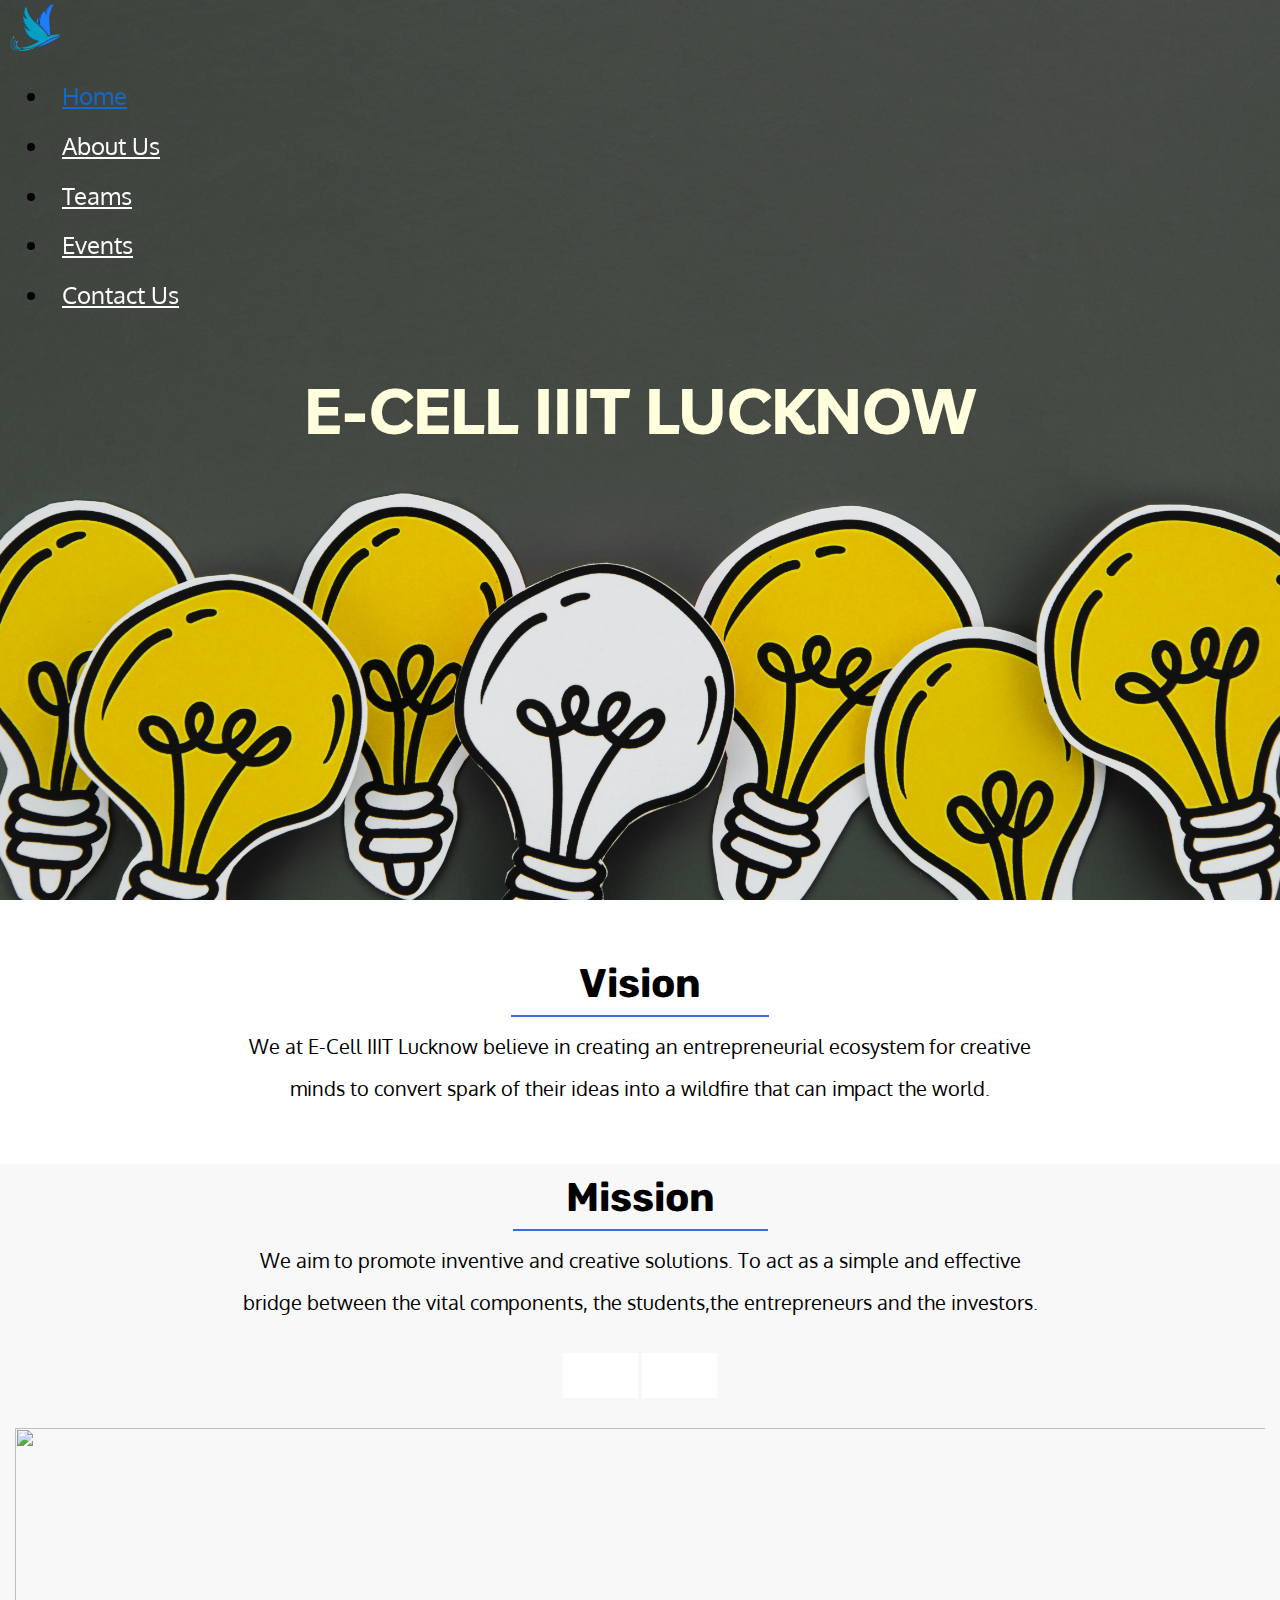
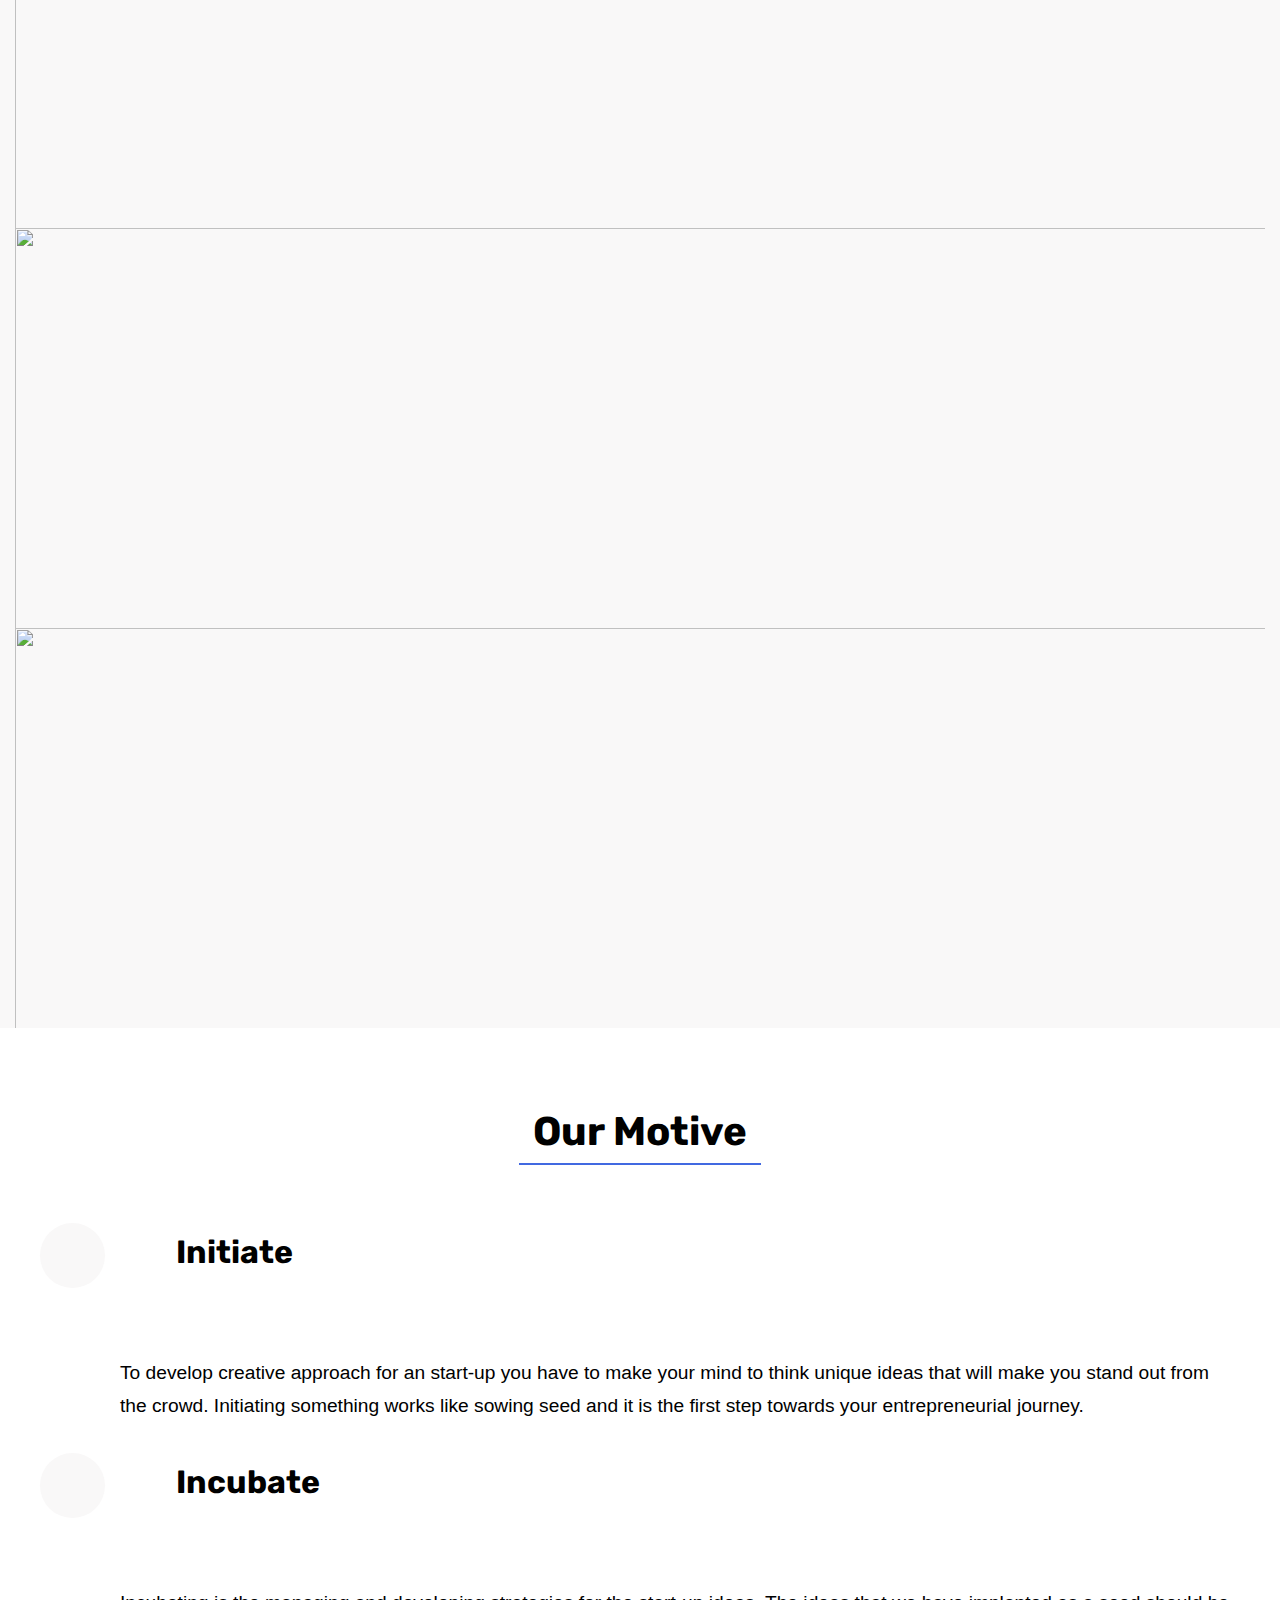
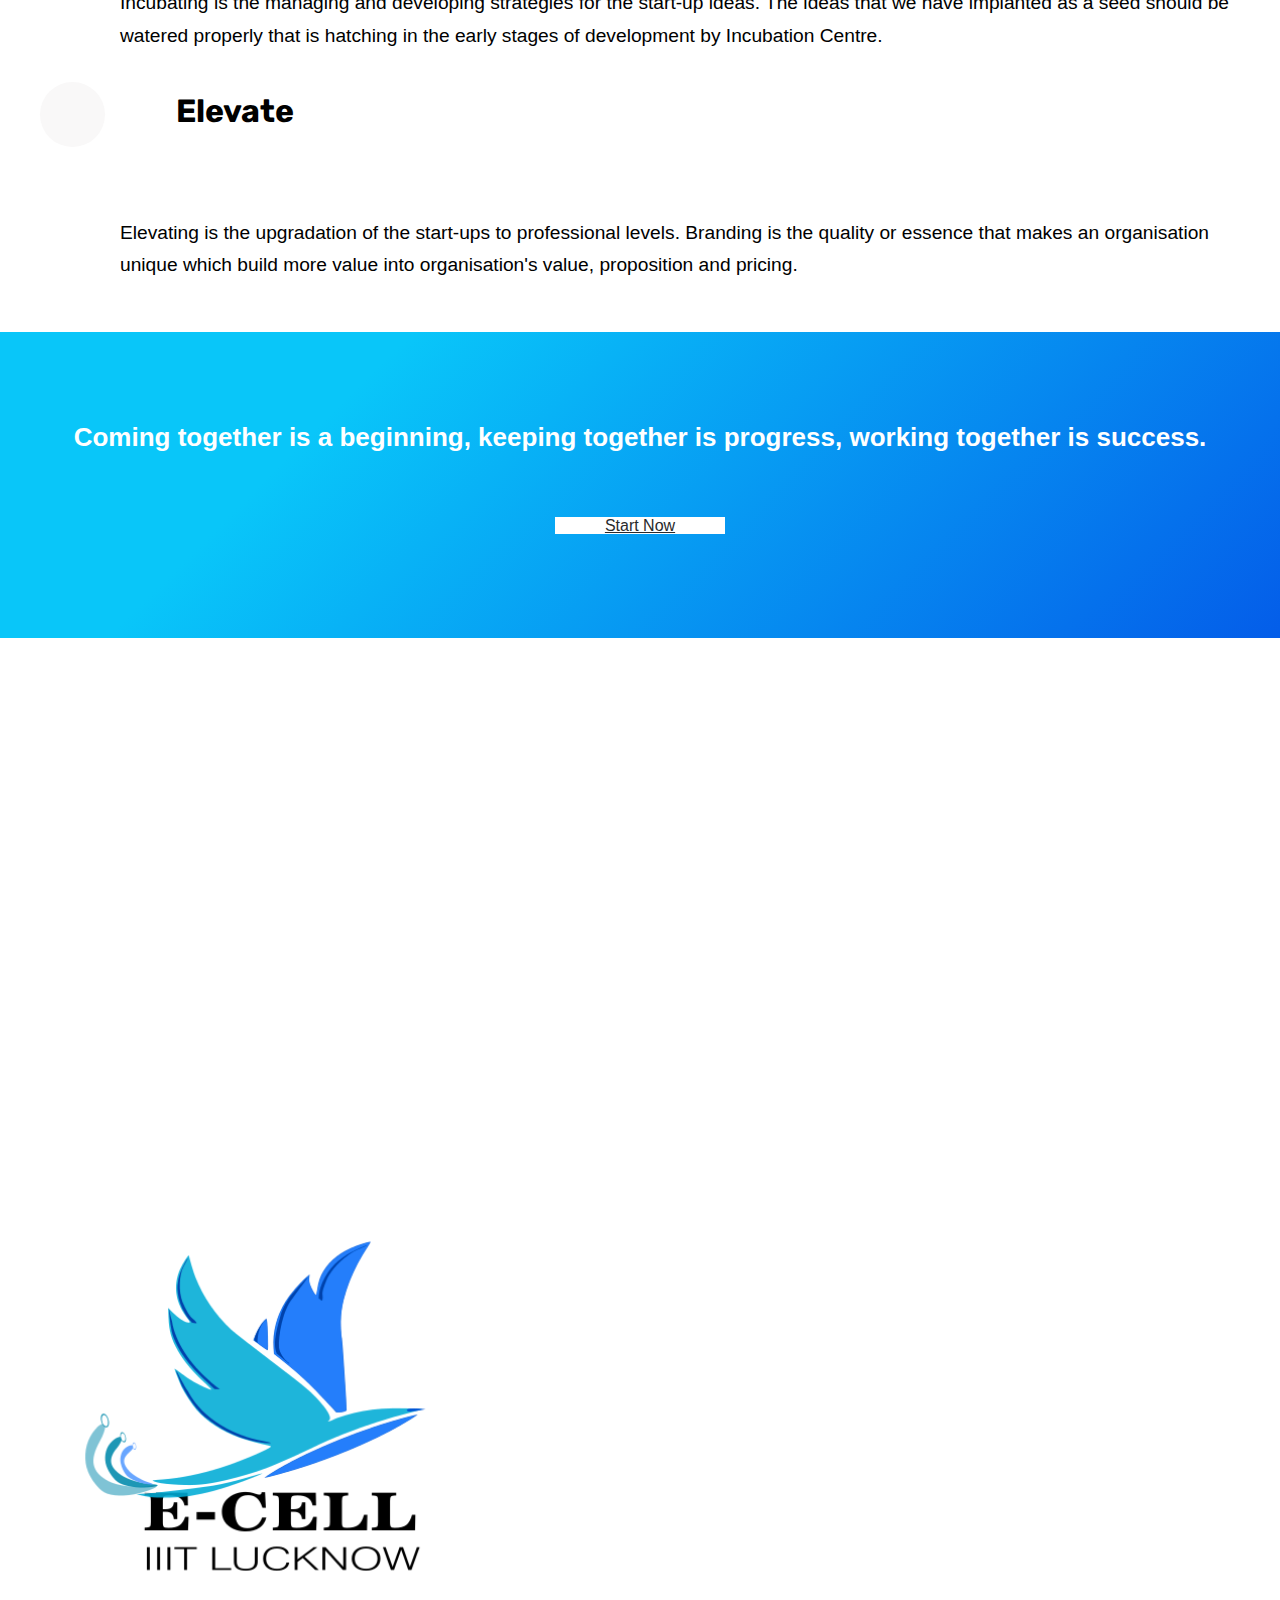
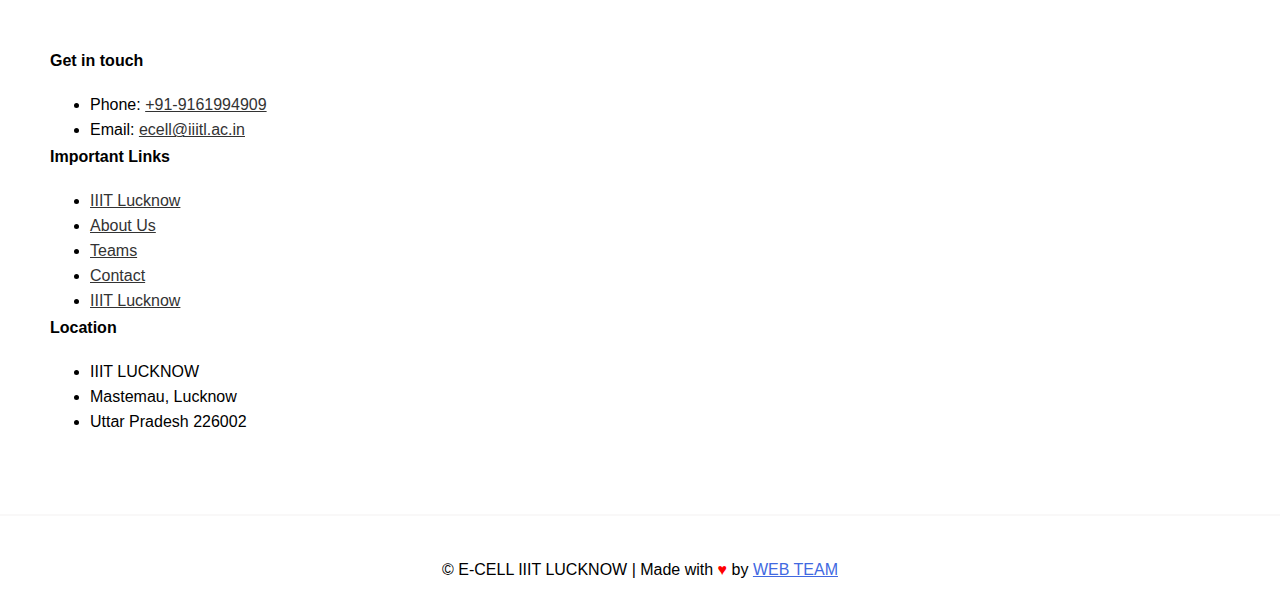
==== commit dc6babfe: "Merge pull request #24 from eCell-IIITL/development" ====
--- a/index.html
+++ b/index.html
@@ -67,11 +67,11 @@
 
                     <ul class="nav navbar-nav navbar-right">
 
-                        <li class="right-nav-links"><a href="index.html">Home</a></li>
-                        <li class="active right-nav-links"><a href="about-us.html">About Us</a></li>
+                        <li class="active right-nav-links"><a href="index.html">Home</a></li>
+                        <li class="right-nav-links"><a href="about-us.html">About Us</a></li>
                         <li class="right-nav-links"><a href="teams.html">Teams</a></li>
-                        <li class="right-nav-links"><a href="https://ecell-iiitl.github.io/Start-the-buckup/">Events</a></li>
-                        <li class="right-nav-links"><a href="contact.html">Contact</a></li>
+                        <li class="right-nav-links"><a href="https://start-the-buck-up.netlify.app/">Events</a></li>
+                        <li class="right-nav-links"><a href="contact.html">Contact Us</a></li>
 
                     </ul>
 
@@ -86,8 +86,8 @@
     <div class="hero background-overlay img">
 
         <div class="hero-text">
-            <h1>E-CELL IIIT LUCKNOW</h1>
-            <h1 style="color:#4169E1; height: 69px; text-align:left;display:inline;margin-left:40vw;" id="typed"></h1>
+            <h1 style="color:#ffffdd">E-CELL IIIT LUCKNOW</h1>
+            <h1 style="color:#ffffdd; height: 69px; text-align:left;display:inline;margin-left:40vw;" id="typed"></h1>
         </div>
         <div class="hero-arrow">
             <a class="scrollTo" href="#"><i class="fa fa-angle-down" aria-hidden="true"></i></a>
@@ -294,6 +294,7 @@
                     <div class="mb-xs-20">
                         <h4 class="small-title">Important Links</h4>
                         <ul class="list-unstyled">
+                            <li><a href="https://iiitl.ac.in/">IIIT Lucknow</a></li>
                             <li><a href="about-us.html">About Us</a></li>
                             <li><a href="teams.html">Teams</a></li>
                             <li><a href="contact.html">Contact</a></li>
--- a/assets/css/style.css
+++ b/assets/css/style.css
@@ -1004,7 +1004,7 @@
 
 .navbar-nav > li > a,
 .slicknav_nav > li > a {
-  line-height: 30px;
+  /* line-height: 30px; */
   padding: 0 5px ;
   margin:  0 7px;
   /* font-weight: lighter; */
@@ -1022,7 +1022,7 @@
 .slicknav_nav li.active > a,
 .slicknav_nav .dropdown.active > a a,
 .slicknav_nav .active .active a {
-  color:rgb(4, 58, 219);
+  color:royalblue;
 }
 
 .slicknav_nav > li > a .slicknav_arrow {
@@ -1045,7 +1045,7 @@
 .dropdown:hover > a,
 .dropdown-menu>li>a:focus,
 .dropdown-menu li a:hover  {
-  background-color: ;
+  background-color: #fff;
   color:rgb(4, 58, 219)
 
 }
@@ -1083,13 +1083,13 @@
 /* HERO
 ================================================== */
 .hero {
-  background: url(../img/bulb.lnk) center no-repeat;
+  background: url(../img/bulb-min.jpg) center no-repeat;
   height: 100%;
   width: 100%;
   display: table;
   position: relative;
   background-size: cover;
-  opacity: 0.8;
+
 }
 
 .hero-max-720 {
@@ -1097,12 +1097,12 @@
 }
 
 .hero-about-us {
- background-image: url(../img/about-us.jpg);
+ background-image: url(../img/whychooseus.jpg);
  background-size: center cover;
 }
 
 .hero-contact {
- background-image: url(../img/contact-2.jpg);
+ background-image: url(../img/contact_us.jpg);
  background-size: center cover;
 }
 
@@ -2415,3 +2415,32 @@
   );
   border-radius: 5px;
 }
+
+
+
+
+/* ============================================================================== */
+
+.our-team {
+  box-shadow:
+  0 2.8px 2.2px rgba(0, 0, 0, 0.034),
+  0 6.7px 5.3px rgba(0, 0, 0, 0.048),
+  0 12.5px 10px rgba(0, 0, 0, 0.06),
+  0 22.3px 17.9px rgba(0, 0, 0, 0.072),
+  0 41.8px 33.4px rgba(0, 0, 0, 0.086),
+  0 100px 80px rgba(0, 0, 0, 0.12)
+;
+
+  
+/*   
+  min-height: 200px;
+  width: 50vw;
+  margin: 100px auto;
+  background: white;
+  border-radius: 5px; */
+}
+
+/* 
+body {
+  background: #EEF2F7;
+} */
--- a/assets/css/colors.css
+++ b/assets/css/colors.css
@@ -0,0 +1,568 @@
+/*
+* Website: ecell iiit lucknow
+* Developers: Web Team Ecell IIIT LUCKNOW
+* */
+
+/* COLORS
+*/
+
+/* CUSTOM RESETS
+================================================== */
+a {
+  color: #4169E1;
+}
+
+a:focus,
+a:hover {
+  color: #3B3A36;
+}
+
+/* 
+ * Buttons 
+ */
+.btn {
+  color: #292a2c;
+}
+
+.btn-yellow {
+  background-color: #4169E1; 
+  color: #fff;
+}
+
+.btn-transparent {
+  border:1px solid #e6e6e8;
+  background: transparent;
+}
+
+.btn-yellow-transparent {
+  color: #de614b;
+  border: 1px solid #de614b;
+}
+
+.btn:hover,
+.btn:focus {
+  background-color: #d5d5d5;
+}
+
+.btn-yellow-border {
+  border: 1px solid #4169E1;
+}
+
+.btn.btn-yellow-border:hover,
+.btn.btn-yellow-border:focus {
+  background-color: #4169E1; 
+  color: #fff; 
+}
+
+.btn-gray-border {
+  border: 1px solid #d5d5d5;
+}
+
+.btn.btn-gray-border:hover,
+.btn.btn-gray-border:focus {
+  background-color: #d5d5d5;  
+}
+
+/* 
+ * Forms 
+ */
+
+ /* Input fields */
+.form-control {
+  background-color: #f9f8f8;
+  border: 1px solid rgb(226, 222, 222);
+  border-radius: 3px;
+}
+
+.form-control:focus{
+  border-color: #4169E1;
+}
+
+input[type=search] + button:hover,
+input[type=search] + button:focus {
+  color: #4169E1;
+}
+
+/* Checkbox fields */
+.checkbox [type="checkbox"]:not(:checked) + label:before,
+.checkbox [type="checkbox"]:checked + label:before {
+  background-color: #f9f8f8;
+  border: 1px solid #f9f8f8;
+}
+
+.checkbox [type="checkbox"]:not(:checked) + label:after,
+.checkbox [type="checkbox"]:checked + label:after {
+  color: #4169E1;;
+}
+
+.checkbox [type="checkbox"]:checked:focus + label:before,
+.checkbox [type="checkbox"]:not(:checked):focus + label:before {
+  border: 1px dotted #4169E1;
+}
+
+.checkbox [type="checkbox"]:not(:checked) + label:hover:before,
+.checkbox [type="checkbox"]:checked + label:hover:before {
+  border: 1px solid #4169E1;
+}
+
+/* Radiobutton fields */
+.radio-btn [type="radio"]:not(:checked) + label:before,
+.radio-btn [type="radio"]:checked + label:before {
+  background-color: #f9f8f8;
+  border: 1px solid #f9f8f8;
+}
+
+.radio-btn [type="radio"]:not(:checked) + label:after,
+.radio-btn [type="radio"]:checked + label:after {
+  background-color: #4169E1;
+}
+
+.radio-btn [type="radio"]:checked:focus + label:before,
+.radio-btn [type="radio"]:not(:checked):focus + label:before {
+  border: 1px dotted #4169E1;
+}
+
+.radio-btn [type="radio"]:checked + label:hover:before,
+.radio-btn [type="radio"]:not(:checked) + label:hover:before {
+  border: 1px solid #4169E1;
+}
+
+/* Selectpicker */
+.selectpicker-styled {
+  background-color: #f9f8f8;
+  border: 1px solid #f9f8f8;
+}
+
+.selectpicker-styled:hover,
+.selectpicker-styled:active, 
+.selectpicker-styled.active {
+  border-color: #4169E1;
+}
+
+.selectpicker-options {
+  background-color: #f9f8f8;
+}
+
+.selectpicker-options li {
+  border: 1px solid #4169E1;
+  border-top: 0; 
+}
+
+.selectpicker-options li:hover {
+  color: #4169E1;
+  border-color: #4169E1;
+}
+
+
+/* ELEMENTS
+================================================== */
+/* Tabs */
+.tab-style + .tab-content {
+  background-color: #f9f8f8;
+}
+
+.nav-tabs.tab-style > li.active > a {
+  background-color: #4169E1;
+  border: 1px solid #4169E1;
+}
+
+.nav-tabs.tab-style > li > a {
+  color: #333333;
+  background-color: #f9f8f8;
+  border: 1px solid #f9f8f8;
+}
+
+.nav-tabs.tab-style > li > a:hover {
+  border-color: #4169E1;
+}
+
+/* Accordion */
+.accordion .panel-heading a {
+  color: #333;
+}
+
+.accordion .panel-heading {
+  background-color: transparent;
+}
+
+.accordion .panel-heading a.collapsed {
+  background-color: #f9f8f8;
+}
+
+.accordion .panel-heading a.collapsed:hover,
+.accordion.accordion-gray .panel-heading a.collapsed:hover{
+  background-color: #4169E1;   
+}
+
+.accordion .panel-heading a {
+  background-color: #4169E1;
+}
+
+.accordion .panel-group .panel-heading + .panel-collapse > .panel-body,
+.accordion .panel-default > .panel-heading + .panel-collapse > .panel-body {
+  background-color: #f9f8f8;
+}
+
+/* Accordion-gray */
+.accordion.accordion-gray  .panel-heading a {
+  color: #fff;
+}
+
+.accordion.accordion-gray .panel-heading a.collapsed {
+  background-color: #3B3A36;
+}
+
+/* LAYOUT
+================================================== */
+/* Background colors */
+.gray-bg {
+  background-color: #333;
+}
+
+.yellow-bg {
+  background-color: #4169E1;  
+}
+
+.black-bg {
+  background-color: #000;
+}
+
+.light-gray-bg {
+  background-color: #f9f8f8;
+}
+
+.transparent-bg {
+  background: transparent;
+}
+
+a.white-text:hover {
+  color: #333; 
+} 
+
+/* Text colors */
+.gray-text {
+  color: #333;
+}
+
+.yellow-text {
+  color: #4169E1;  
+}
+
+.breadcrumb li a {
+  color: #777e88;
+}
+
+.breadcrumb .active {
+  color: #4169E1;
+}
+
+/* Pagination */
+.pagination > li > a {
+  color: #292a2c;
+  background-color: #f9f8f8;
+}
+
+.pagination > li.active > a,
+.pagination > li > a:hover,
+.pagination > li.active > a:hover {
+  background-color: #4169E1;
+  color: #fff;
+}
+
+/* HEADER
+================================================== */
+.site-header {
+  background-color: rgba(59,58,54,0);
+  border-bottom: 1px solid rgba(226,226,226,0);
+}
+
+.site-header-fill {
+  background-color: rgba(59,58,54,1);    
+  border-bottom: 1px solid rgba(226,226,226,1);
+}
+
+/* Site-logo */
+.site-title a:hover {
+  color: #fff;
+}
+
+.site-title.yellow-text:hover  {
+  color: #4169E1;   
+}
+
+/* Navigation */
+.navbar-nav > li > a:hover,
+.navbar-nav > li.active > a,
+.navbar-collapse li a:hover,
+.dropdown.open > a, 
+.dropdown-menu a:hover, 
+.dropdown:hover > a, 
+.dropdown-menu>li>a:focus,
+.dropdown-menu li a:hover,
+.slicknav_nav li.active > a,
+.slicknav_nav .dropdown.active > a a,
+.slicknav_nav .active .active a {
+  color: #1369ce;  
+}
+
+.slicknav_nav > li > a .slicknav_arrow {
+  color: #fff;
+}
+
+.dropdown-menu li.active a,
+.dropdown-menu li.active a:hover {
+  background-color: transparent;
+  color: #4169E1;    
+}
+
+.navbar-nav > li > a:hover,
+.navbar-nav > li > a:focus,
+.nav .open > a, 
+.nav .open > a:focus, 
+.nav .open > a:hover,
+.navbar-collapse li a:hover, 
+.dropdown-menu a:hover, 
+.dropdown:hover > a, 
+.dropdown-menu>li>a:focus,
+.dropdown-menu li a:hover  {
+  background-color: transparent;
+}
+
+.dropdown-menu {
+  border-top: 5px solid #4169E1; 
+}
+
+/* HERO
+================================================== */
+.hero-text {
+  color: #fff;
+}
+
+.hero-arrow a {
+  color: #fff;
+}
+
+.hero-arrow a:hover {
+  color: #4169E1; 
+}
+
+/* SITEMAIN
+================================================== */
+/* Section: Works */
+.multi-item-controls .carousel-control i {
+  color: #000;
+}
+
+/* Section: Service */
+.service-icon {
+  background-color: #f9f8f8;
+}
+
+.service-icon .fa {
+  color: #4169E1;
+}
+
+/* Section: Counter */
+.counter-line:after{
+  background-color: #4a4a4a;
+}
+
+/* Section: Team */
+
+.team-member-position {
+  color: #4169E1; 
+}
+
+.team-member-text {
+  color: #777e88;
+}
+
+.social-links a {
+  border: 1px solid #eeeeee;
+}
+
+.section-team .carousel-control,
+.section-portfolio-item .carousel-control {
+  border: 1px solid #e6e6e8;
+}
+
+/* Section: Clients */
+
+.testimonial {
+  background-color: #fff;
+}
+
+.slick-dots li button {
+  background-color: #fff;
+}
+
+.slick-dots li.slick-active button,
+.slick-dots li:not(.slick-active):hover button  {
+  border: 1px solid #fff;
+  background-color: transparent;
+}
+
+.light-gray-bg .slick-dots li button {
+  background-color: #3B3A36;
+}
+
+.light-gray-bg .slick-dots li.slick-active button,
+.light-gray-bg .slick-dots li:not(.slick-active):hover button {
+  border: 1px solid #3B3A36;
+  background-color: transparent;
+}
+
+/* Section: Social networks */ 
+.social-networks a:hover {
+  color: #fff;
+}
+
+/* PAGES
+================================================== */
+
+/*
+ * PORTFOLIO
+ */
+.portfolio-sorting .active,
+.portfolio-sorting .btn:active {
+  background-color: #4169E1; 
+  border-color: #4169E1; 
+  color: #fff;
+}
+
+.portfolio-link:hover .portfolio-info::before {
+  background: #ffffff;
+}
+
+.portfolio-link h2 {
+  color: #fff;
+  background: rgba(0, 0, 0, 0.5);
+}
+
+.portfolio-link p {
+  color: #000;
+  background: #ffffff;
+}
+
+/*
+ * BLOG
+ */
+.post-title {
+  color: #333;
+}
+
+a.post-title:hover,
+.blog-post > a:hover + .post-content .post-title {
+  color: #4169E1;
+}
+
+.post-meta li + li:before {
+  background-color: #777e88;
+}
+
+.post-meta li a {
+  color: #333;
+}
+
+.post-meta li a:hover {
+  color: #4169E1;;
+} 
+
+/* 
+ * Sidebar
+ */
+.widget-categories li a {
+  color: #777e88;
+}
+
+.widget-categories li a:hover {
+  color: #4169E1;
+}
+
+/* Latest-posts */
+.posts-list li a:hover .widget-post-title {
+  color: #4169E1;
+}
+
+.widget-post-title {
+  color: #333;
+}
+
+.widget-post-date {
+  color: #333;
+}
+
+/* Tags */ 
+.widget-tags ul li a {
+  background-color: #f9f8f8;
+  color: #292a2c;
+}
+
+.widget-tags ul li a:hover {
+  background-color: #4169E1;
+  color: #fff;
+}
+
+/*
+ * BLOG POST
+ */
+
+/* Section: Blog post */
+
+.post-information-content,
+.post-comment-content {
+  padding-left: 95px;
+  padding-top: 5px;
+}
+
+.post-author-name,
+.post-comment-author-name {
+  color: #000;
+}
+
+.post-author-position {
+  color: #777e88;
+}
+
+/* FOOTER
+================================================== */
+.site-footer .site-title span {
+  color: #333;
+}
+
+.site-footer .list-unstyled li a {
+  color: #333;
+}
+
+/* copyright */
+.copyright {
+  border-top: 2px solid #f9f8f8;
+}
+
+.copyright .yellow-text:hover {
+  color: #4169E1;
+}
+
+/* Small Devices, Tablets */
+@media only screen and (max-width : 767px) { 
+  .nav-tabs {
+    background-color: #eaeaea;
+    border-bottom: none!important;
+  }
+
+  .nav-tabs.tab-style > li > a {
+    border-bottom-color: #f9f8f8;
+  }
+
+  .nav-tabs.tab-style > li > a:hover {
+    border-bottom-color: #4169E1;   
+  }
+
+  .slicknav_nav > li a {
+    color: #fff;
+  }
+
+  .dropdown-menu {
+    border: 0;
+  }
+}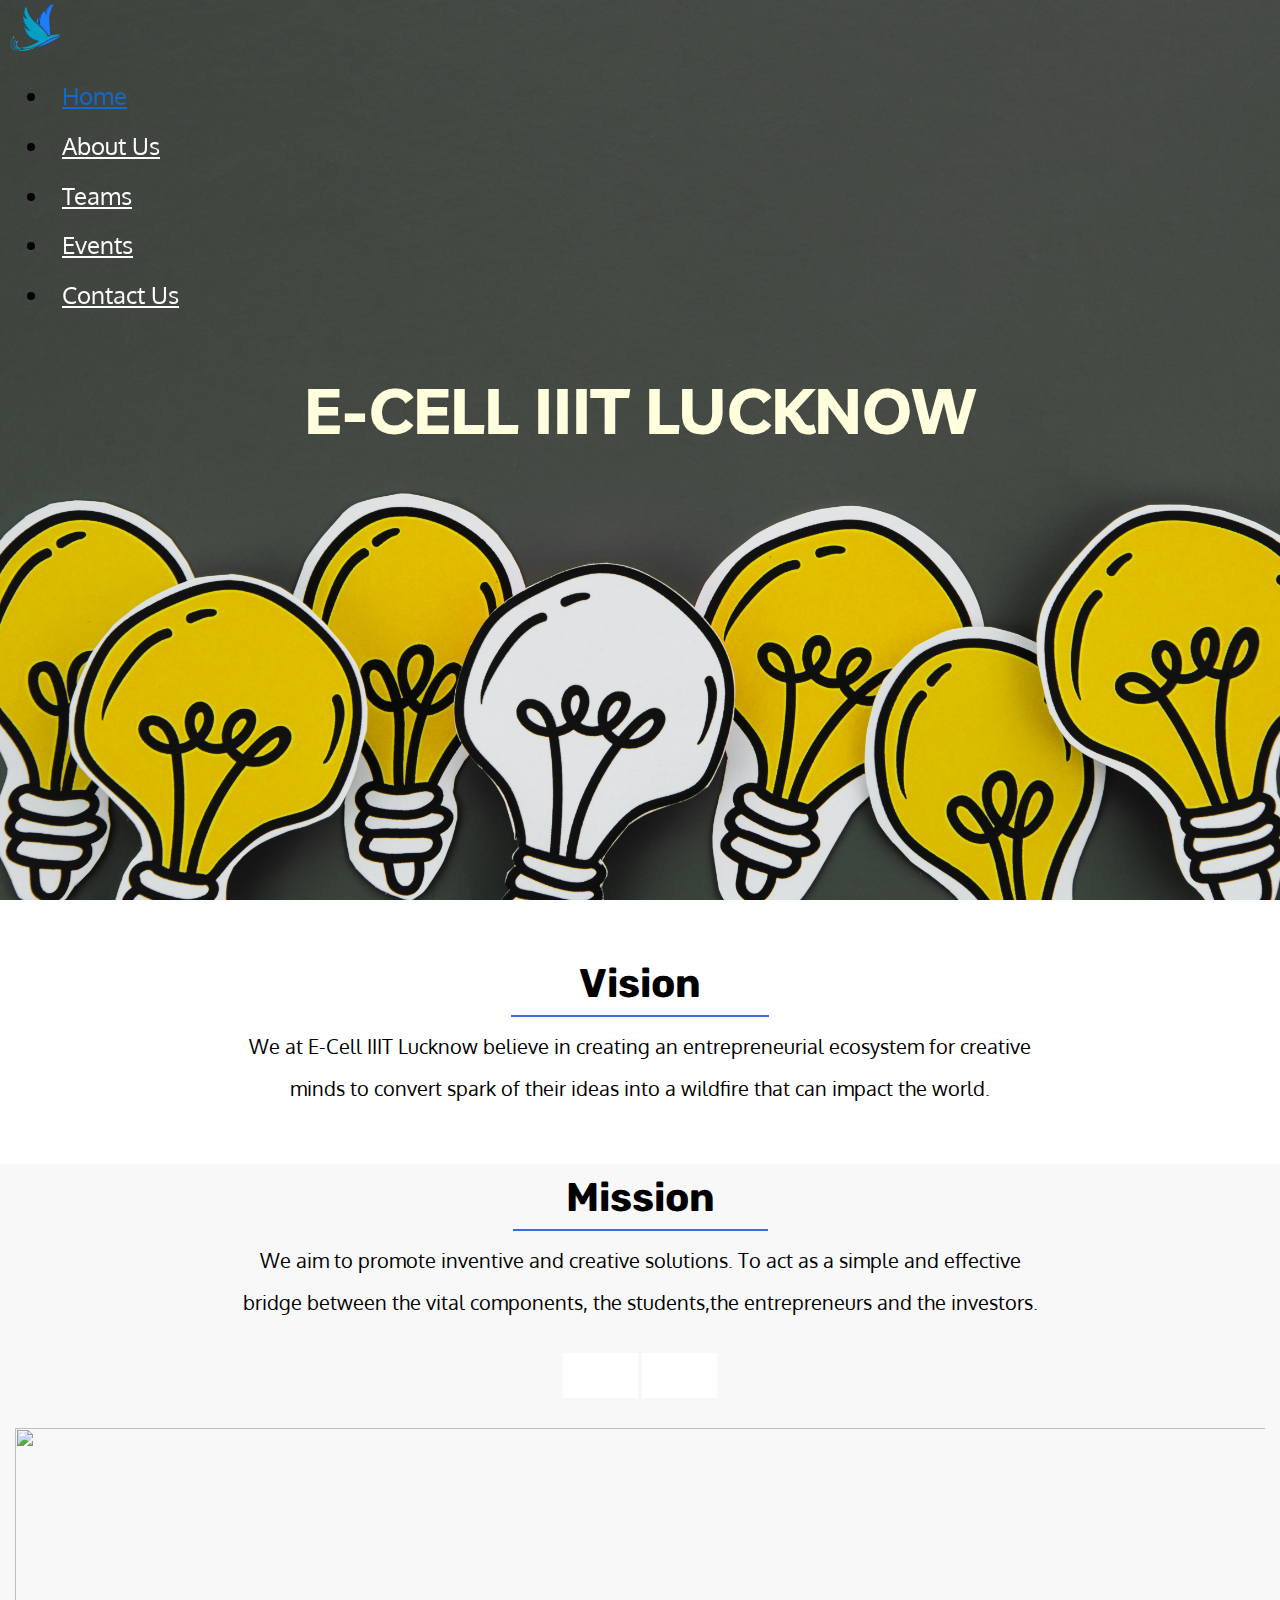
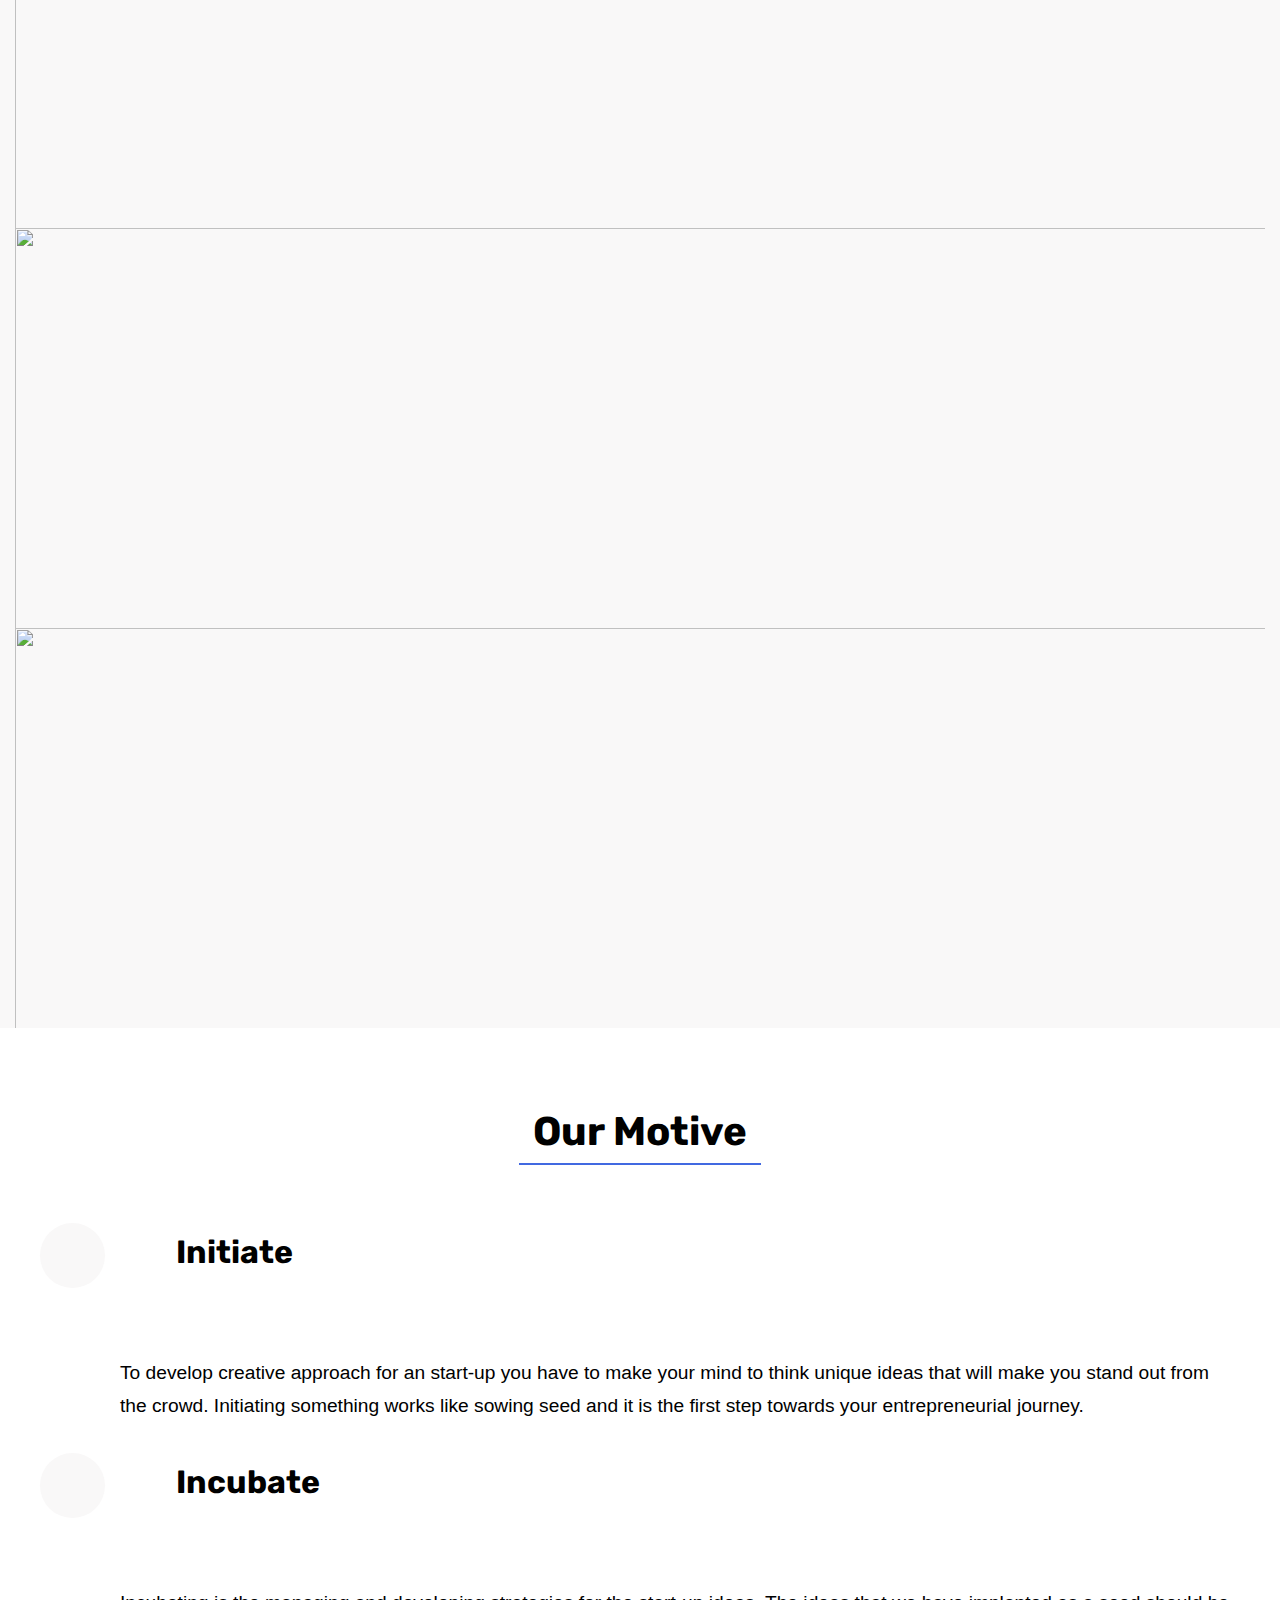
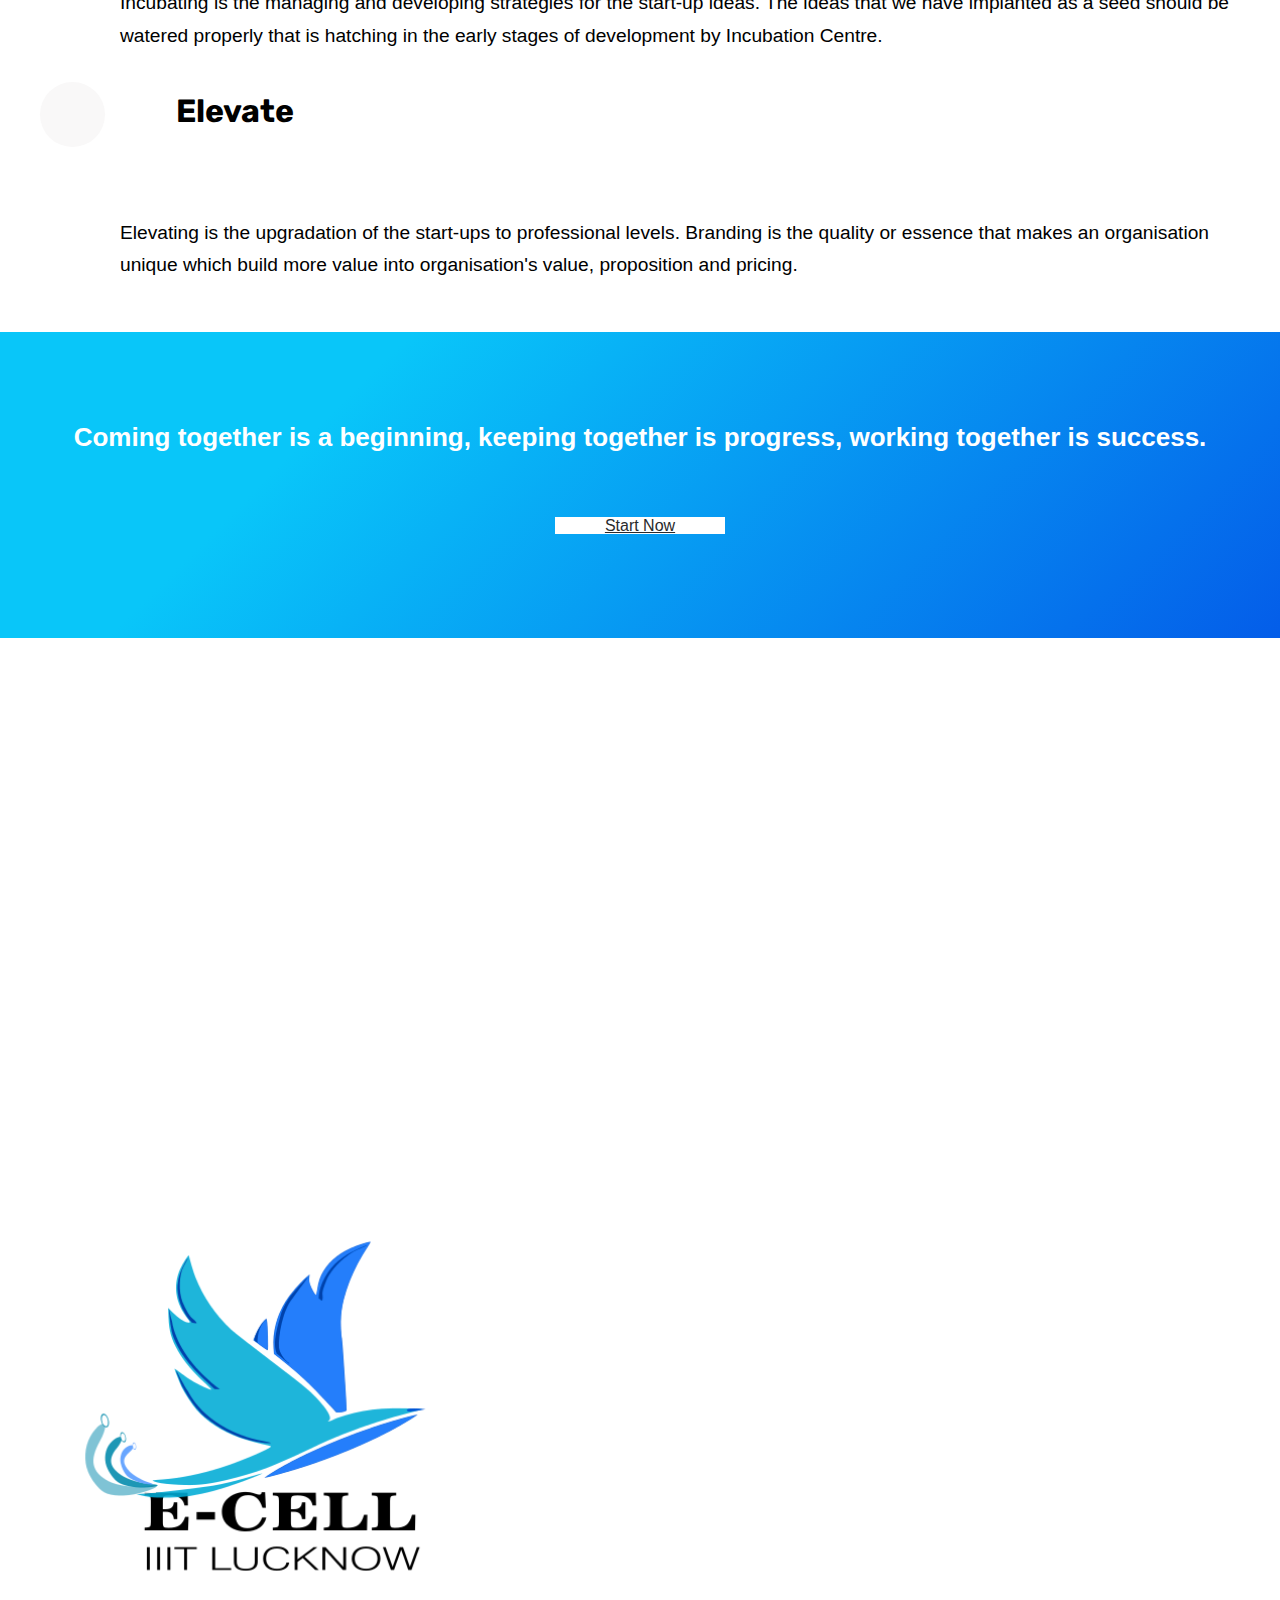
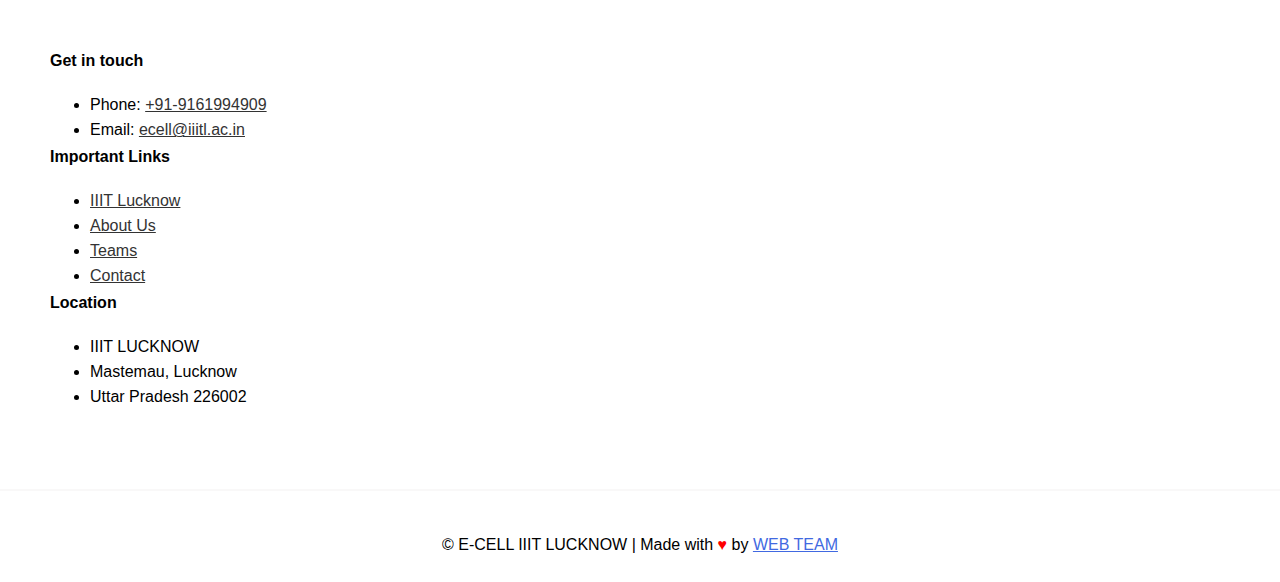
==== commit 47602294: "minor changes" ====
--- a/index.html
+++ b/index.html
@@ -298,7 +298,6 @@
                             <li><a href="about-us.html">About Us</a></li>
                             <li><a href="teams.html">Teams</a></li>
                             <li><a href="contact.html">Contact</a></li>
-                            <li><a href="https://iiitl.ac.in/">IIIT Lucknow</a></li>
                         </ul>
                     </div>
 
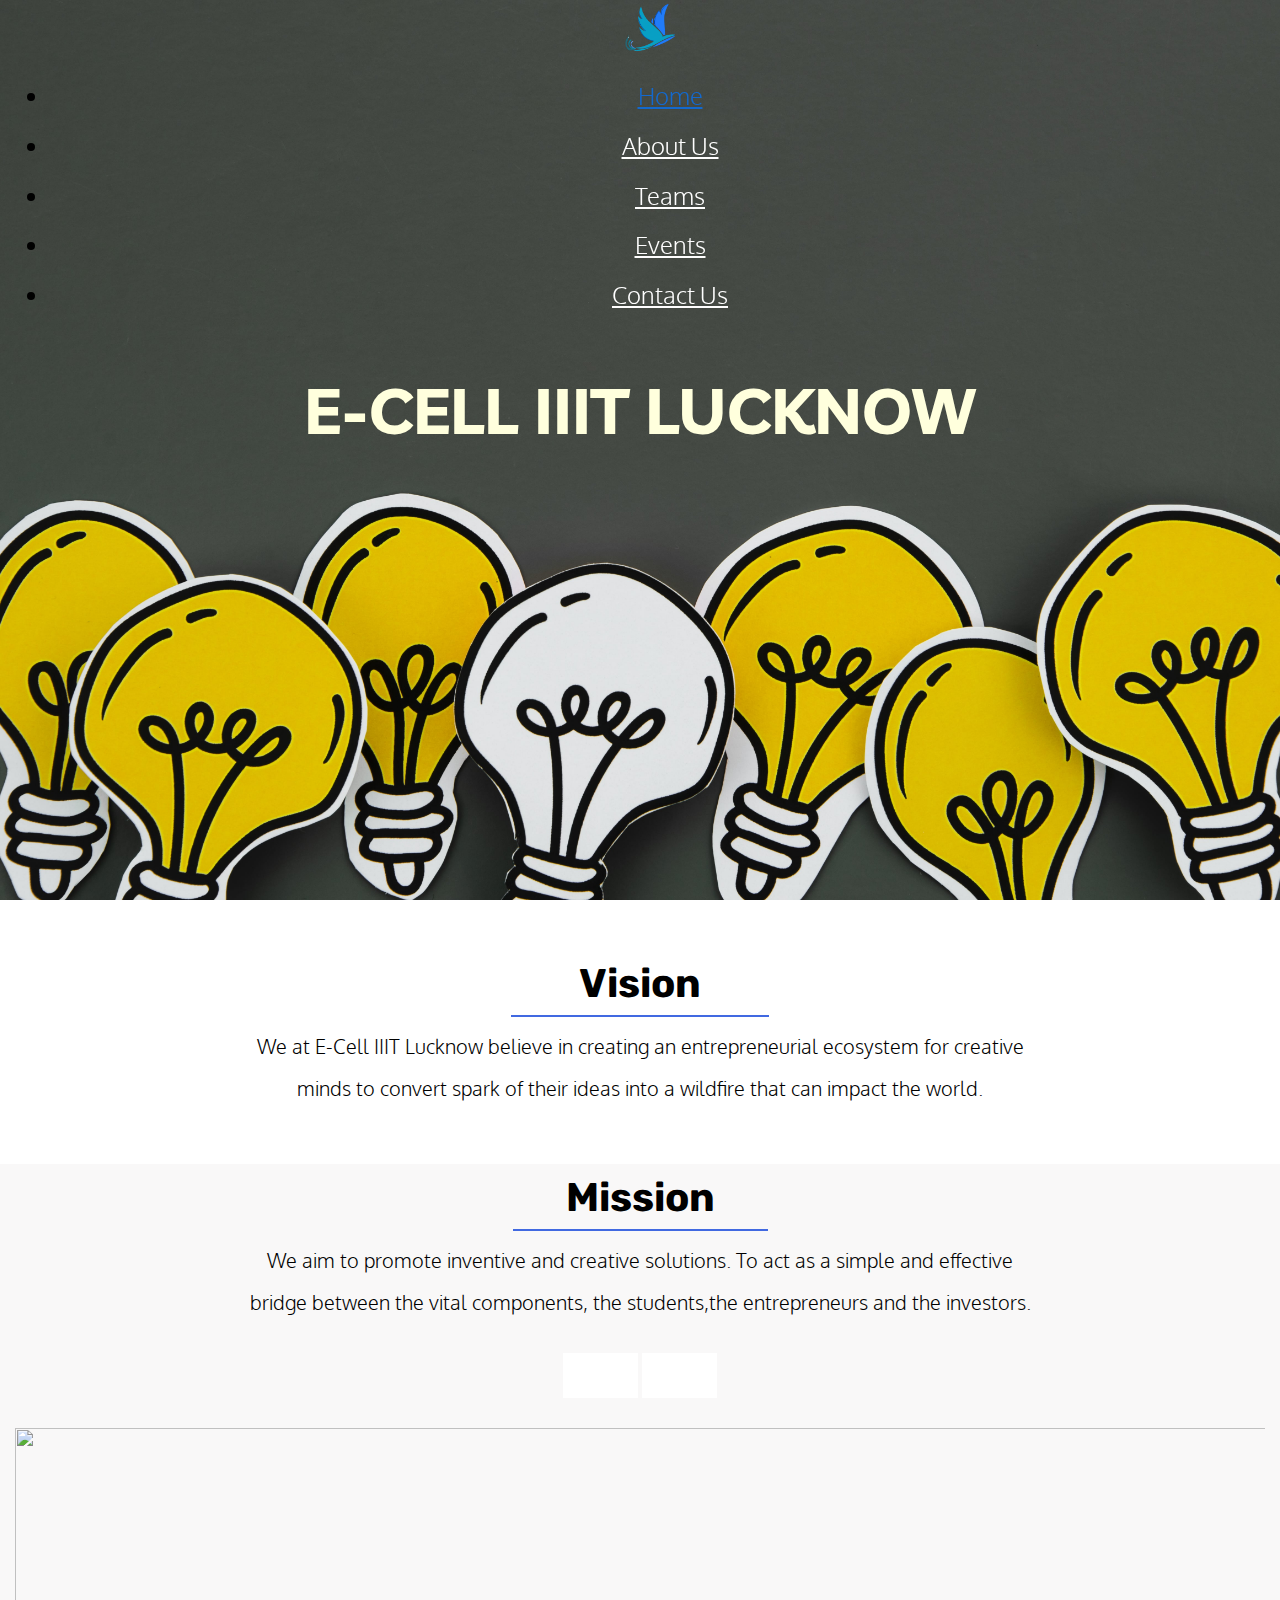
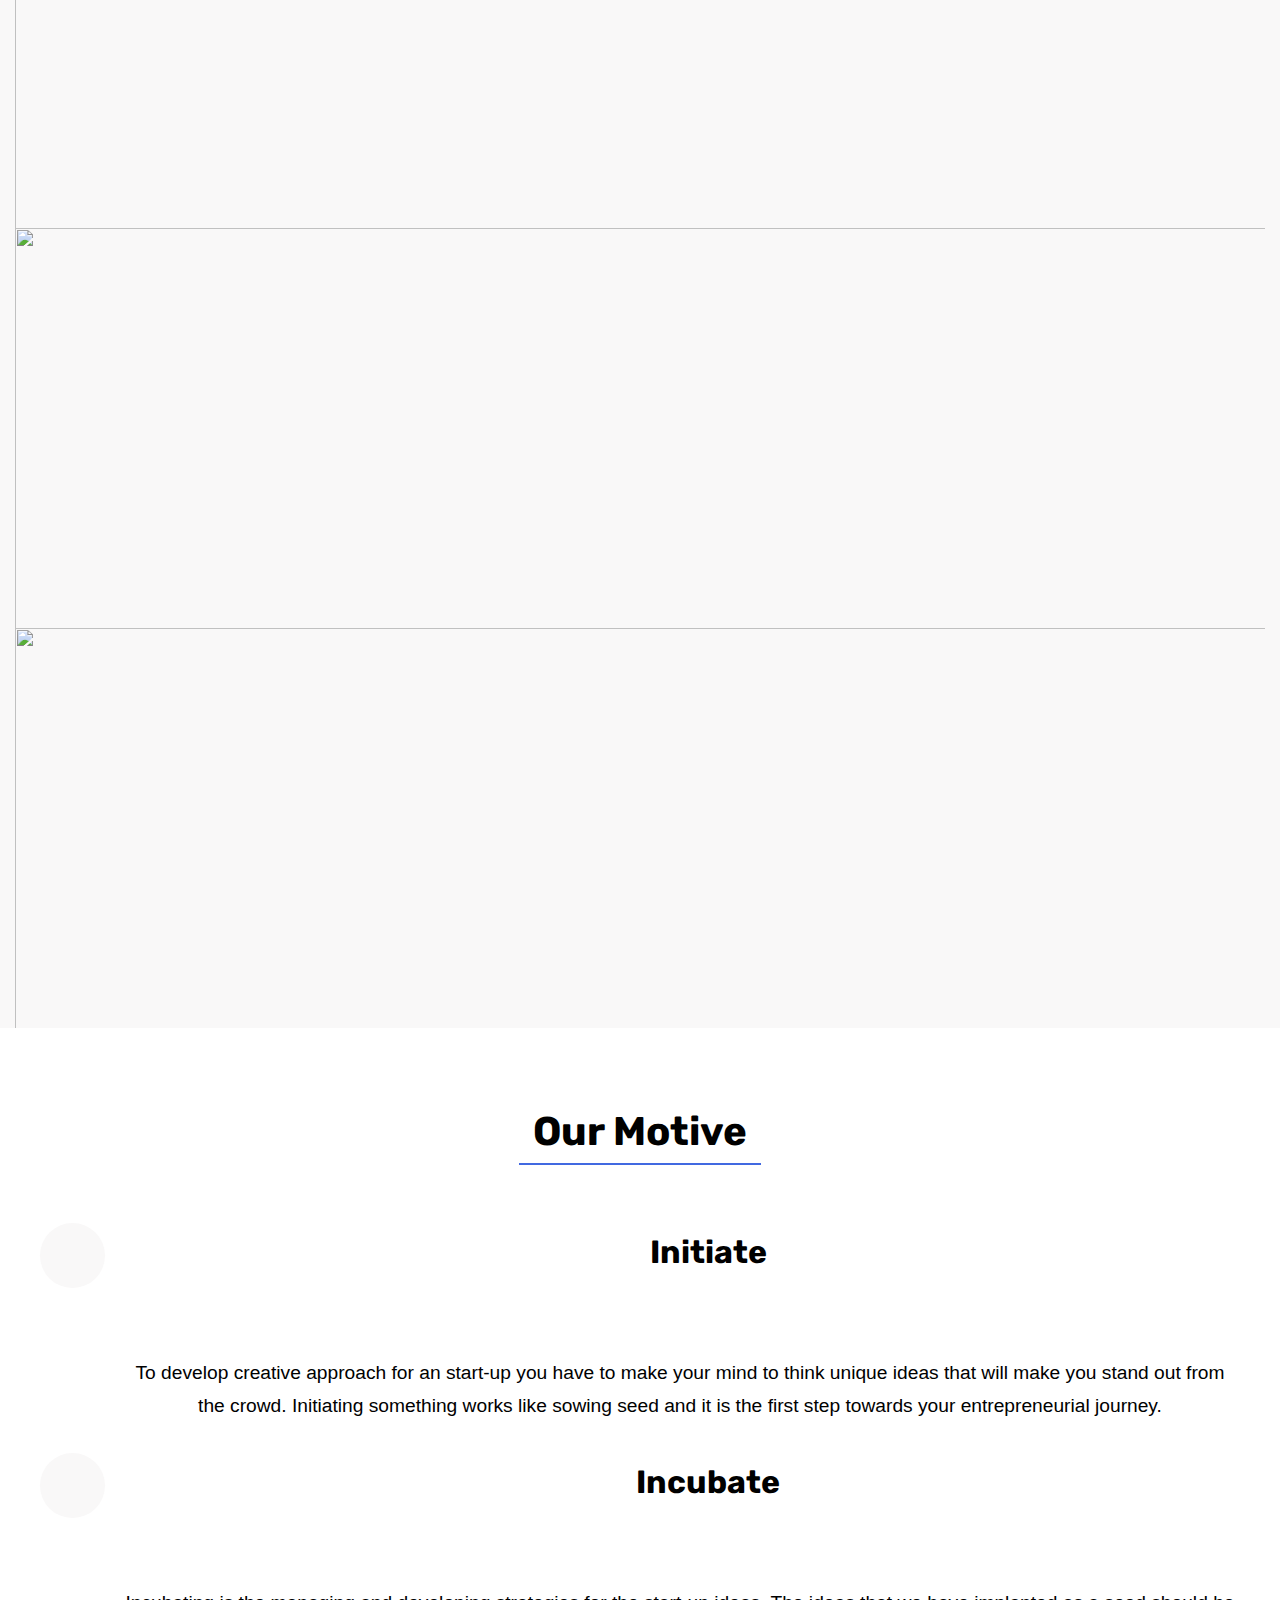
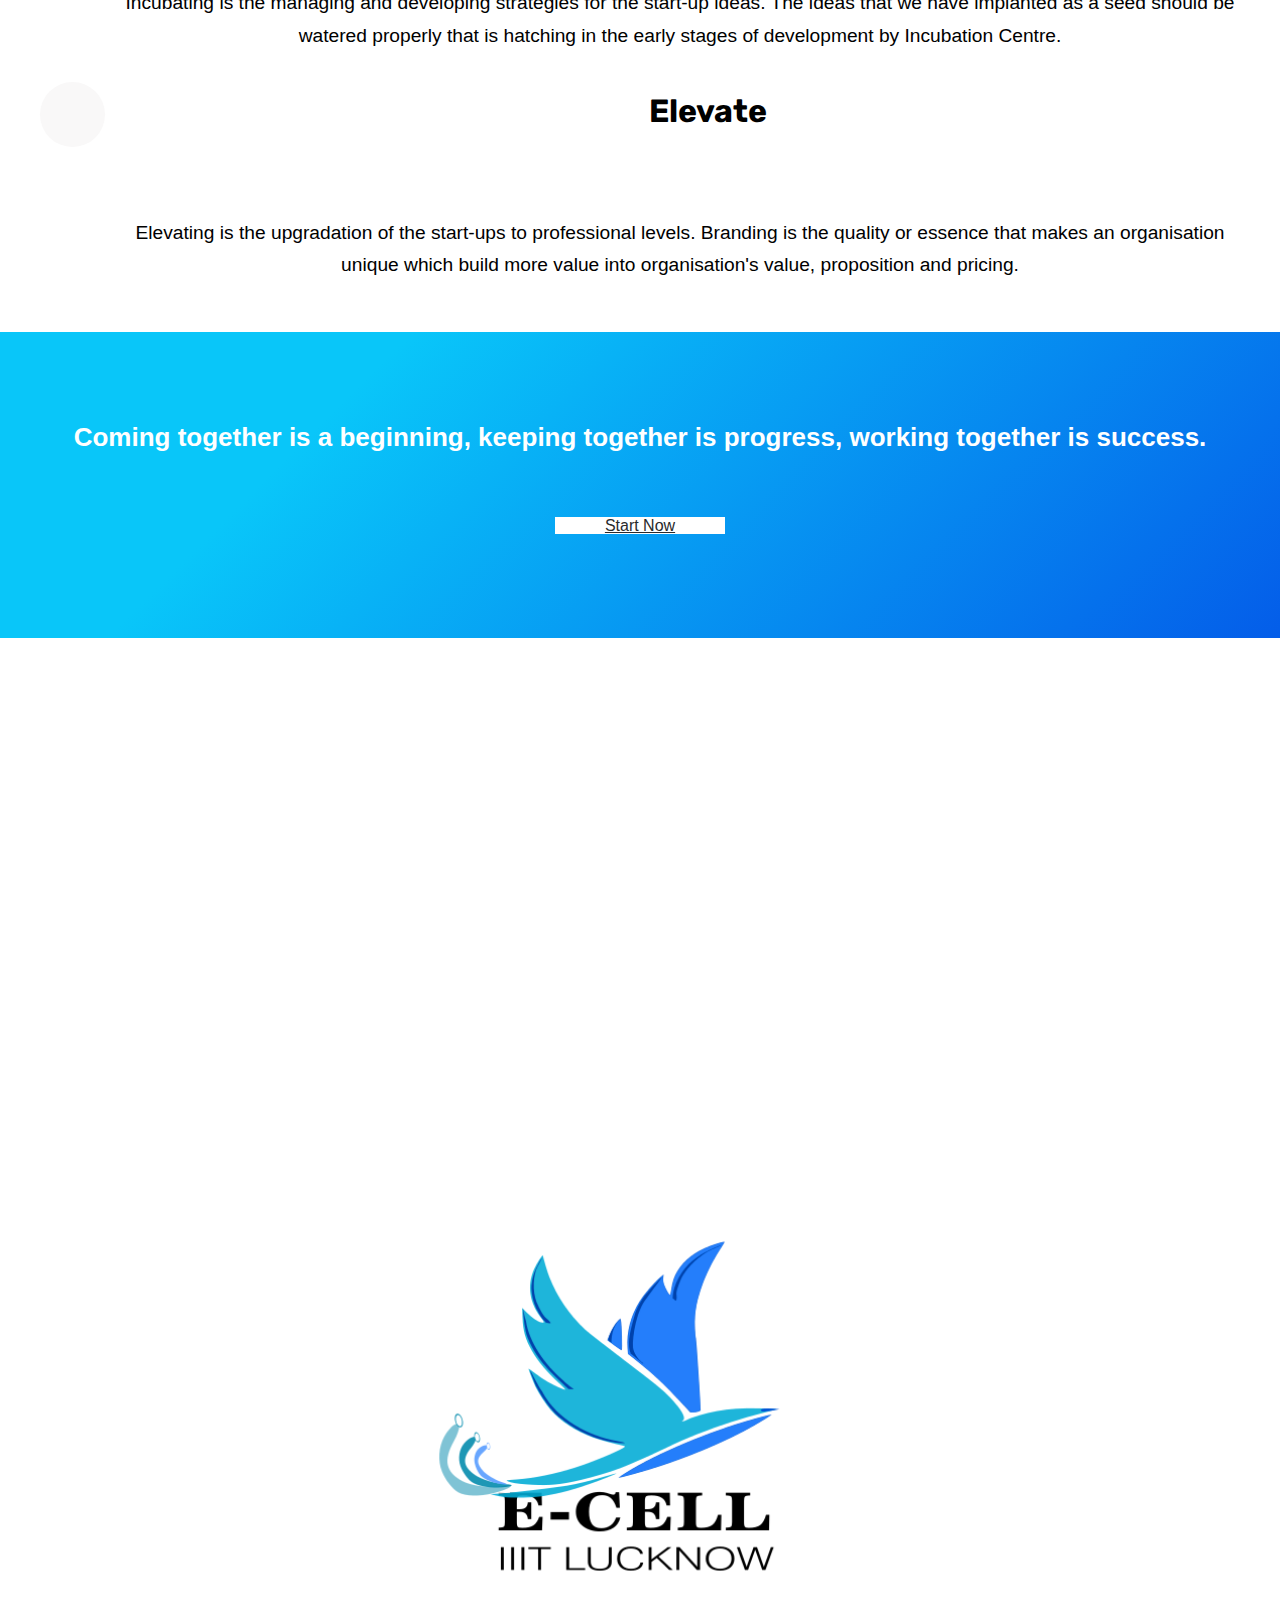
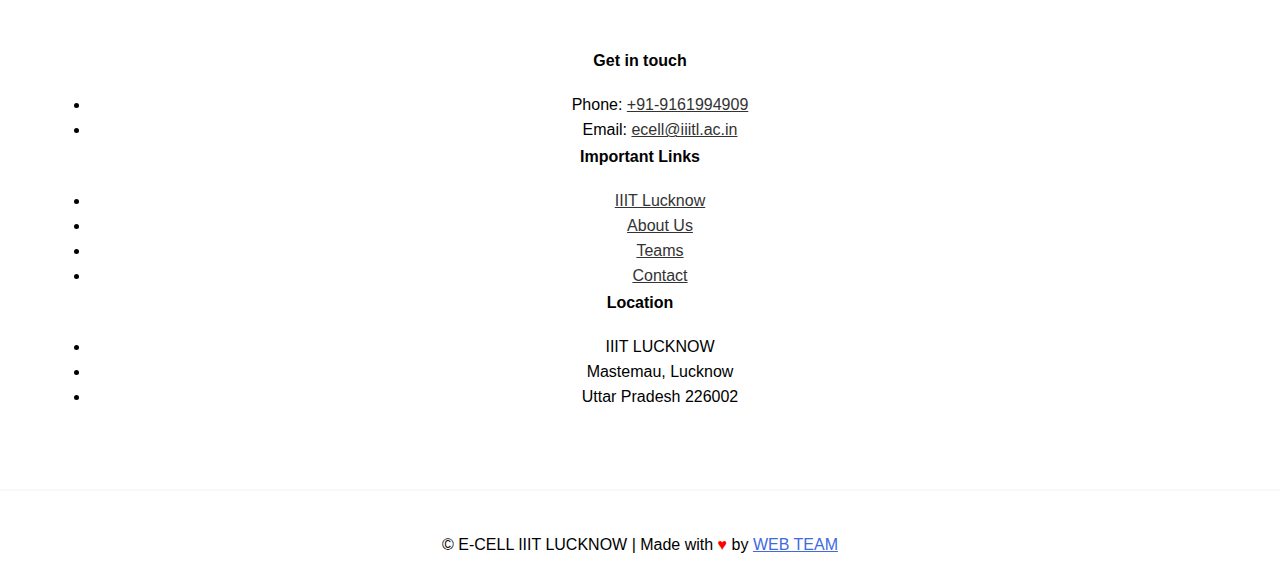
==== commit b2b16690: "Adding preloader" ====
--- a/index.html
+++ b/index.html
@@ -50,10 +50,25 @@
 
 </head>
 <body>
-
+    <!-- Pre Loader -->
+    <div class="loader-wrapper">
+        <div class="wrapper">
+            <span class="circle circle-1"></span>
+            <span class="circle circle-2"></span>
+            <span class="circle circle-3"></span>
+            <span class="circle circle-4"></span>
+            <span class="circle circle-5"></span>
+            <span class="circle circle-6"></span>
+            <span class="circle circle-7"></span>
+            <span class="circle circle-8"></span>
+        </div>
+    </div>
+      <!-- Preloader ends -->
+      
+      
     <header id="masthead" class="site-header" data-anchor-target=".hero" data-top="background: rgba(59,58,54,0); border-bottom-color: rgba(226,226,226,0);" data-top-bottom="background: rgba(59,58,54,1); border-bottom-color: rgba(226,226,226,1);">
 
-        <nav id="primary-navigation" class="site-navigation">
+        <nav>
 
             <div class="container-fluid">
 
@@ -63,7 +78,7 @@
 
                 </div>
 
-                <div class="main-menu" id="perfect-navbar-collapse">
+                <div class="main-menu">
 
                     <ul class="nav navbar-nav navbar-right">
 
@@ -87,7 +102,7 @@
 
         <div class="hero-text">
             <h1 style="color:#ffffdd">E-CELL IIIT LUCKNOW</h1>
-            <h1 style="color:#ffffdd; height: 69px; text-align:left;display:inline;margin-left:40vw;" id="typed"></h1>
+            <h1 id="typed"></h1>
         </div>
         <div class="hero-arrow">
             <a class="scrollTo" href="#"><i class="fa fa-angle-down" aria-hidden="true"></i></a>
@@ -327,7 +342,18 @@
         </div>
 
     </footer>
-
+<!-- PRE LOADER SCRIPT -->
+    <script>
+        window.addEventListener('load',function(){
+            var x=document.getElementsByClassName("loader-wrapper");
+            console.log(x[0]);
+            x[0].classList.add("zzzz");
+        });
+            // setTimeout(function(){
+                    
+            // },2000);
+    </script>
+    
     <script>
         var typed = new Typed('#typed', {
         strings:["INITIATE","INCUBATE","ELEVATE"],
--- a/assets/css/style.css
+++ b/assets/css/style.css
@@ -1,5 +1,6 @@
 
 /*
+*- PRE LOADER
 * - CUSTOM RESETS
     - Buttons
     - Forms
@@ -32,6 +33,88 @@
 } */
 
 
+/* PRE LOADER STARTS */
+body{
+  padding: 0;
+  margin: 0;
+  background-color: white;
+  text-align: center;
+  height:100vh;
+  font-family: 'lato';
+  font-weight: 100;;
+}
+.wrapper{
+  position:absolute;
+  top:50%;
+  left:50%;
+  transform:translate(-50%, -50%); 
+}
+.loader-wrapper{
+    z-index: 100;
+    width: 100%;
+    height: 100%;
+    position: absolute;
+    top: 0;
+    left: 0;
+    background-color: #242f3f;
+    display:flex;
+    justify-content: center;
+    align-items: center;
+}
+.zzzz{
+  z-index:-1 !important;
+}
+.circle{
+  display: inline-block;
+  width: 15px;
+  height: 15px;
+  background-color: #000080;
+  border-radius: 50%;
+  animation: loading 1.5s cubic-bezier(.8, .5, .2, 1.4) infinite;
+  transform-origin: bottom center;
+  position: relative;
+}
+@keyframes loading{
+  0%{
+    transform: translateY(0px);
+    background-color: #00B0FF;
+  }
+  50%{
+    transform: translateY(50px);
+    background-color: #6953FS;
+  }
+  100%{
+    transform: translateY(0px);
+    background-color: #73C2FB;
+  }
+}
+.circle-1{
+  animation-delay: 0.1s;
+}
+.circle-2{
+  animation-delay: 0.2s;
+}
+.circle-3{
+  animation-delay: 0.3s;
+}
+.circle-4{
+  animation-delay: 0.4s;
+}
+.circle-5{
+  animation-delay: 0.5s;
+}
+.circle-6{
+  animation-delay: 0.6s;
+}
+.circle-7{
+  animation-delay: 0.7s;
+}
+.circle-8{
+  animation-delay: 0.8s;
+}
+
+
+/* PRE LOADER ENDS */
 
 .gradient{
   /* background: rgb(34,227,223); */
@@ -2271,6 +2354,12 @@
   font-size:45px;
   color:black;
 }
+#typed{
+  color:#ffffdd;
+  height: 69px; 
+  text-align:left;
+  display:inline;
+}
 
 /* ========================================================================================================================= */
 
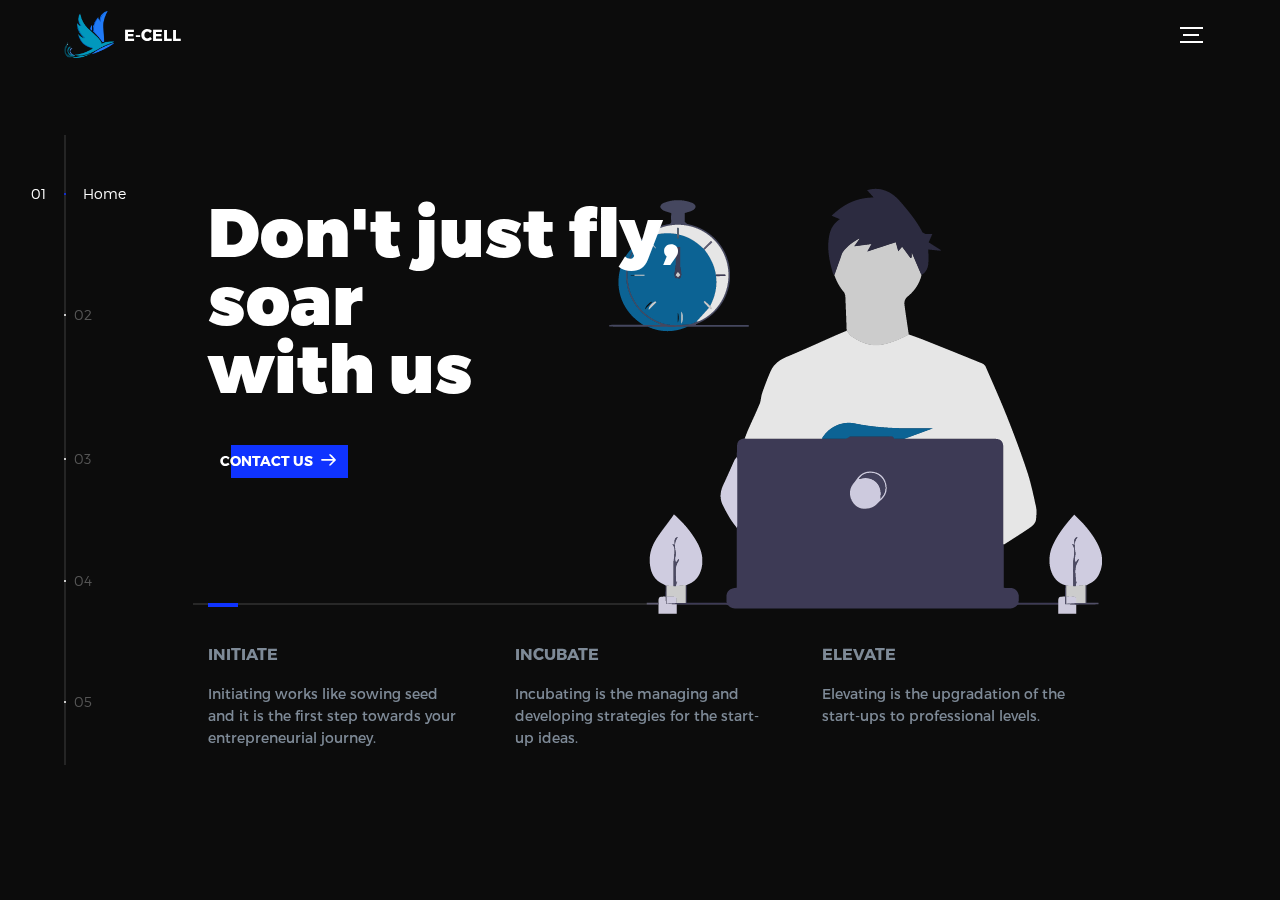
==== commit d4a95d9c: "Merge 689fce1a45154b18da42b8673843e826eca53b17 into 181c15f7f4c6b15acc2ad9eec08063cb219bc115" ====
--- a/index.html
+++ b/index.html
@@ -1,381 +1,225 @@
 <!DOCTYPE html>
 <html lang="en">
 <head>
-    <title>Home | E-Cell IIIT Lucknow</title>
-
-    <meta http-equiv="Content-Type" content="text/html; charset=utf-8">
-    <meta http-equiv="X-UA-Compatible" content="IE=edge">
-    <meta name="viewport" content="width=device-width, minimum-scale=1.0, maximum-scale=1.0">
-    <meta name="apple-mobile-web-app-capable" content="yes">
-
-    <link href="https://fonts.googleapis.com/css?family=Advent+Pro|Alegreya|Cormorant+Garamond:300|Hi+Melody|Josefin+Slab|Lacquer|Livvic|Montserrat|Mukta|Noto+Sans|Press+Start+2P|Questrial|Raleway|Oxygen|Rubik&display=swap" rel="stylesheet">
-
-    <!-- <link rel="stylesheet" href="https://use.fontawesome.com/releases/v5.8.2/css/all.css" integrity="sha384-oS3vJWv+0UjzBfQzYUhtDYW+Pj2yciDJxpsK1OYPAYjqT085Qq/1cq5FLXAZQ7Ay" crossorigin="anonymous"> -->
-    <script src="https://kit.fontawesome.com/bdee93272c.js" crossorigin="anonymous"></script>
-    <!-- <link rel="stylesheet prefetch" href="https://maxcdn.bootstrapcdn.com/font-awesome/4.6.1/css/font-awesome.min.css"> -->
-
-    <link rel="icon" type="image/png" sizes="16x16" href="assets/img/logo.png">
-    <link href="assets/css/bootstrap.min.css" rel="stylesheet">
-    <link href="assets/css/style.css" rel="stylesheet">
-    <link href="assets/css/responsive.css" rel="stylesheet">
-    <link href="assets/css/colors.css" rel="stylesheet">
-
-    <script src="https://cdn.jsdelivr.net/npm/typed.js@2.0.9"></script>
-
-
-<!-- <script type=text/javascript>
-
-    $(function() {
-        var body = $(‘.hero’);
-
-        var backgrounds = new Array(
-        'red','green','blue'
-        );
-        var current = 0;
-
-        function nextBackground() {
-        body.css(
-        ‘color’,
-        backgrounds[current = ++current % backgrounds.length]
-        );
-
-        setTimeout(nextBackground, 10000);
-        }
-        setTimeout(nextBackground, 10000);
-
-        body.css(‘color’, backgrounds[0]);
-        });
-</script> -->
-
+  <title>Ecell || IIIT Lucknow</title>
+  <meta charset="utf-8">
+  <meta name="viewport" content="width=device-width, initial-scale=1">
+  <meta http-equiv="X-UA-Compatible" content="IE=edge">
+  <meta name="description" content="ecell@iiitl.ac.in" />
+    <meta name="keywords" content="Ecell" />
+    <meta name="keywords" content="Ecelliiitl" />
+    <meta name="keywords" content="ecell iiitlucknow" />
+    <meta name="keywords" content="IIIT Lucknow" />
+    <meta name="keywords" content="iiitl lucknow ecell" />
+    <meta name="keywords" content="ecell society iiitl" />
+    <meta name="keywords" content="entrepreneur lucknow" />
+    <meta name="keywords" content="ecell website" />
+    <meta name="keywords" content="ecell club" />
+    <meta name="keywords" content="ecell club lucknow" />
+    <meta author="author" content="Vineet Kumar | Hritwik Tripathi" />
+  <link rel="stylesheet" href="assets/css/main.css">
+  <link rel="icon" type="image/png" sizes="16x16" href="assets/img/E-cell-logo.png">
 
 </head>
 <body>
-    <!-- Pre Loader -->
-    <div class="loader-wrapper">
-        <div class="wrapper">
-            <span class="circle circle-1"></span>
-            <span class="circle circle-2"></span>
-            <span class="circle circle-3"></span>
-            <span class="circle circle-4"></span>
-            <span class="circle circle-5"></span>
-            <span class="circle circle-6"></span>
-            <span class="circle circle-7"></span>
-            <span class="circle circle-8"></span>
-        </div>
+
+<!-- notification for small viewports and landscape oriented smartphones -->
+<div class="device-notification">
+  <a class="device-notification--logo" href="#0">
+    <img src="assets/img/E-cell-logo.png" alt="Ecell logo">
+    <p>E-cell</p>
+  </a>
+  <p class="device-notification--message">We at E-cell IIITL has so much to offer that we must request you orient your device to portrait or find a larger screen. You won't be disappointed.</p>
+</div>
+
+<div class="perspective effect-rotate-left">
+  <div class="container"><div class="outer-nav--return"></div>
+    <div id="viewport" class="l-viewport">
+      <div class="l-wrapper">
+        <header class="header">
+          <a class="header--logo" href="#0">
+            <img src="assets/img/E-cell-logo.png" alt="Ecell logo">
+            <p>E-cell</p>
+          </a>
+          <button class="header--cta cta">Join Us</button>
+          <div class="header--nav-toggle">
+            <span></span>
+          </div>
+        </header>
+        <nav class="l-side-nav">
+          <ul class="side-nav">
+            <li class="is-active"><span>Home</span></li>
+            <li><span>Events and Activities</span></li>
+            <li><span>About us</span></li>
+            <li><span>News</span></li>
+            <li><span>Contact us</span></li>
+            
+          </ul>
+        </nav>
+        <ul class="l-main-content main-content">
+          <li class="l-section section section--is-active">
+            <div class="intro">
+              <div class="intro--banner">
+                <div class = "col-md-6">
+                  <h1>Don't just fly,<br>soar<br>with us</br></h1>
+                  <button class="cta">Contact Us
+                    <svg version="1.1" id="Layer_1" xmlns="http://www.w3.org/2000/svg" xmlns:xlink="http://www.w3.org/1999/xlink" x="0px" y="0px" viewBox="0 0 150 118" style="enable-background:new 0 0 150 118;" xml:space="preserve">
+                    <g transform="translate(0.000000,118.000000) scale(0.100000,-0.100000)">
+                      <path d="M870,1167c-34-17-55-57-46-90c3-15,81-100,194-211l187-185l-565-1c-431,0-571-3-590-13c-55-28-64-94-18-137c21-20,33-20,597-20h575l-192-193C800,103,794,94,849,39c20-20,39-29,61-29c28,0,63,30,298,262c147,144,272,271,279,282c30,51,23,60-219,304C947,1180,926,1196,870,1167z"/>
+                    </g>
+                    </svg>
+                    <span class="btn-background"></span>
+                  </button>
+                </div>
+                
+                
+
+                <img src="assets/img/home/2-01.png" alt="Welcome">
+              </div>
+              <div class="intro--options">
+                <a href="#0">
+                  <h3>Initiate</h3>
+                  <p>Initiating works like sowing seed and it is the first step towards your entrepreneurial journey.</p>
+                </a>
+                <a href="#0">
+                  <h3>Incubate</h3>
+                  <p>Incubating is the managing and developing strategies for the start-up ideas. </p>
+                </a>
+                <a href="#0">
+                  <h3>Elevate</h3>
+                  <p>Elevating is the upgradation of the start-ups to professional levels.</p>
+                </a>
+              </div>
+            </div>
+          </li>
+          <li class="l-section section">
+            <div class="work">
+              <h2>Our Events and Activities</h2>
+              <div class="work--lockup">
+                <ul class="slider">
+                  <li class="slider--item slider--item-left">
+                    <a href="https://start-the-buck-up.netlify.app/#" target="_blank">
+                      <div class="slider--item-image">
+                        <img src="assets/img/1.png" alt="Poster">
+                      </div>
+                      <p class="slider--item-title">Start the Buck Up</p>
+                      <p class="slider--item-description">The first flagship event of E-Cell, IIIT Lucknow <br> 22nd Nov - 24th Nov , 2019.</br></p>
+                    </a>
+                  </li>
+                  <li class="slider--item slider--item-center">
+                    <a href="./hult_iiitl.html" target="_blank">
+                      <div class="slider--item-image">
+                        <img src="assets/img/hult.webp" alt="Poster">
+                      </div>
+                      <p class="slider--item-title">Hult_IIITL</p>
+                      <p class="slider--item-description">The world's Biggest Movement for Social impact is here!!</p>
+                    </a>
+                  </li>
+                  <li class="slider--item slider--item-right">
+                    <a href="https://medium.com/@ecelliiitl" target="_blank">
+                      <div class="slider--item-image">
+                        <img src="assets/img/E-cell-logo.png" alt="Poster">
+                      </div>
+                      <p class="slider--item-title">Case Studies</p>
+                      <p class="slider--item-description">Case Studies done by E-Cell, IIIT Lucknow</p>
+                    </a>
+                  </li> 
+                </ul>
+                <div class="slider--prev">
+                  <svg version="1.1" id="Layer_1" xmlns="http://www.w3.org/2000/svg" xmlns:xlink="http://www.w3.org/1999/xlink" x="0px" y="0px"
+                  viewBox="0 0 150 118" style="enable-background:new 0 0 150 118;" xml:space="preserve">
+                  <g transform="translate(0.000000,118.000000) scale(0.100000,-0.100000)">
+                    <path d="M561,1169C525,1155,10,640,3,612c-3-13,1-36,8-52c8-15,134-145,281-289C527,41,562,10,590,10c22,0,41,9,61,29
+                    c55,55,49,64-163,278L296,510h575c564,0,576,0,597,20c46,43,37,109-18,137c-19,10-159,13-590,13l-565,1l182,180
+                    c101,99,187,188,193,199c16,30,12,57-12,84C631,1174,595,1183,561,1169z"/>
+                  </g>
+                  </svg>
+                </div>
+                <div class="slider--next">
+                  <svg version="1.1" id="Layer_1" xmlns="http://www.w3.org/2000/svg" xmlns:xlink="http://www.w3.org/1999/xlink" x="0px" y="0px" viewBox="0 0 150 118" style="enable-background:new 0 0 150 118;" xml:space="preserve">
+                  <g transform="translate(0.000000,118.000000) scale(0.100000,-0.100000)">
+                    <path d="M870,1167c-34-17-55-57-46-90c3-15,81-100,194-211l187-185l-565-1c-431,0-571-3-590-13c-55-28-64-94-18-137c21-20,33-20,597-20h575l-192-193C800,103,794,94,849,39c20-20,39-29,61-29c28,0,63,30,298,262c147,144,272,271,279,282c30,51,23,60-219,304C947,1180,926,1196,870,1167z"/>
+                  </g>
+                  </svg>
+                </div>
+              </div>
+            </div>
+          </li>
+          <li class="l-section section">
+            <div class="about">
+              <div class="about--banner">
+                <h2>We<br>believe in<br>passionate<br>people</h2>
+                
+                  <a href="aboutus.html">Know More
+                      <svg version="1.1" id="Layer_1" xmlns="http://www.w3.org/2000/svg" xmlns:xlink="http://www.w3.org/1999/xlink" x="0px" y="0px" viewBox="0 0 150 118" style="enable-background:new 0 0 150 118;" xml:space="preserve">
+                      <g transform="translate(0.000000,118.000000) scale(0.100000,-0.100000)">
+                        <path d="M870,1167c-34-17-55-57-46-90c3-15,81-100,194-211l187-185l-565-1c-431,0-571-3-590-13c-55-28-64-94-18-137c21-20,33-20,597-20h575l-192-193C800,103,794,94,849,39c20-20,39-29,61-29c28,0,63,30,298,262c147,144,272,271,279,282c30,51,23,60-219,304C947,1180,926,1196,870,1167z"/>
+                      </g>
+                      </svg>
+                      <span class="btn-background"></span>
+                  </a>
+                
+                <img src="assets/img/1-01.png" alt="About Us">
+              </div>
+              <div class="about--options">
+                <a href="./team.html">
+                  <h3>Team</h3>
+                </a>
+                <a href="#0">
+                  <h3>Seminars</h3>
+                </a>
+                <a href="#0">
+                  <h3>Workshops</h3>
+                </a>
+              </div>
+            </div>
+          </li>
+          <li class="l-section section">
+            <div class="hire">
+              <h2>Latest news and update</h2>
+              <!-- <ul>
+                <li>Hult is gonna come!!!</li>
+                <li>Hult is gonna come!!!</li>
+                <li>Hult is gonna come!!!</li>s
+              </ul> -->
+            </div>
+          </li>
+          <li class="l-section section">
+            <div class="contact">
+              <div class="contact--lockup">
+                <div class="modal">
+                  <div class="modal--information">
+                    <p>E-cell, IIIT Lucknow</p>
+                    <a href="mailto:ecell@iiitl.ac.in">ecell@iiitl.ac.in</a>
+                    <a href="tel:+918604624625">+91-8604624625</a>
+                    <a href="tel:+919598486376">+91-9598486376</a>
+                  </div>
+                  <ul class="modal--options">
+                    <li><a target="_blank" href="https://www.google.com/maps/place/IIIT+Lucknow+Admin+Block/@26.8008689,81.0218413,17z/data=!3m1!4b1!4m5!3m4!1s0x399be37eb0826741:0x34d9dd79cdeac7d8!8m2!3d26.8008689!4d81.02403">See on Map</a></li>
+                    <li><a href="tel:+918604624625">Call us</a></li>
+                    <li><a href="mailto:ecell@iiitl.ac.in">Mail Us</a></li>
+                  </ul>
+                </div>
+              </div>
+            </div>
+          </li>
+
+        </ul>
+      </div>
     </div>
-      <!-- Preloader ends -->
-      
-      
-    <header id="masthead" class="site-header" data-anchor-target=".hero" data-top="background: rgba(59,58,54,0); border-bottom-color: rgba(226,226,226,0);" data-top-bottom="background: rgba(59,58,54,1); border-bottom-color: rgba(226,226,226,1);">
-
-        <nav>
-
-            <div class="container-fluid">
-
-                <div class="navbar-header">
-
-                    <a href="index.html" class="site-title yellow-text"><img src="assets/img/E-cell-Bird.png" class="site-logo"></a>
-
-                </div>
-
-                <div class="main-menu">
-
-                    <ul class="nav navbar-nav navbar-right">
-
-                        <li class="active right-nav-links"><a href="index.html">Home</a></li>
-                        <li class="right-nav-links"><a href="about-us.html">About Us</a></li>
-                        <li class="right-nav-links"><a href="teams.html">Teams</a></li>
-                        <li class="right-nav-links"><a href="https://start-the-buck-up.netlify.app/">Events</a></li>
-                        <li class="right-nav-links"><a href="contact.html">Contact Us</a></li>
-
-                    </ul>
-
-                </div>
-
-            </div>
-
-        </nav>
-
-    </header>
-
-    <div class="hero background-overlay img">
-
-        <div class="hero-text">
-            <h1 style="color:#ffffdd">E-CELL IIIT LUCKNOW</h1>
-            <h1 id="typed"></h1>
-        </div>
-        <div class="hero-arrow">
-            <a class="scrollTo" href="#"><i class="fa fa-angle-down" aria-hidden="true"></i></a>
-        </div>
-
-    </div>
-
-    <main id="main" class="site-main">
-
-        <section class="site-section section-quote text-center">
-
-            <div class="container">
-
-                <p class="section-title">Vision</p>
-                <hr class="custom-hr">
-                <p class="section-text">We at E-Cell IIIT Lucknow believe in creating an entrepreneurial ecosystem for
-                    creative minds to convert spark of their ideas into a wildfire that can impact the world.</p>
-
-            </div>
-
-        </section>
-
-        <section class="site-section section-works light-gray-bg text-center">
-
-            <div class="container">
-
-                <h2 class="section-title">Mission</h2>
-                <hr class="custom-hr">
-                <p class="section-text">We aim to promote inventive and creative solutions.
-                    To act as a simple and effective bridge between the vital components, the students,the entrepreneurs and the investors.</p>
-
-                <div class="multi-item-controls">
-                    <a class="left btn carousel-control" href="#threeSlidesSlider" data-slide="next"><i class="fa fa-angle-left" aria-hidden="true"></i></a>
-                    <a class="right btn carousel-control" href="#threeSlidesSlider" data-slide="prev"><i class="fa fa-angle-right" aria-hidden="true"></i></a>
-                </div>
-
-            </div>
-
-			<div class="container-fluid">
-
-				<div class="row">
-
-                    <div class="col-md-12">
-
-                        <div class="carousel three-slides-slider multi-item-carousel slide" id="threeSlidesSlider">
-                            <div class="carousel-inner">
-                                <div class="item active">
-                                    <div class="col-xs-6 col-sm-4">
-                                        <img src="assets/img/imgs1.JPG" alt="" class="img-carousel">
-                                    </div>
-                                </div>
-                                  <div class="item">
-                                    <div class="col-xs-6 col-sm-4">
-                                        <img src="assets/img/imgs2.JPG" alt="" class="img-carousel">
-                                    </div>
-                                </div>
-                                  <div class="item">
-                                    <div class="col-xs-6 col-sm-4">
-                                        <img src="assets/img/imgs3.JPG" alt="" class="img-carousel">
-                                    </div>
-                                </div>
-                            </div>
-                        </div>
-
-                    </div>
-
-                </div>
-
-            </div>
-
-        </section>
-
-        <section class="site-section-small section-services IIE-container">
-
-            <div class="container">
-
-                <div class="text-center">
-
-                    <h3 class="section-title">Our Motive</h3>
-                    <hr class="custom-hr">
-
-                </div>
-
-                <div class="row IIE-row">
-
-                    <div class="col-lg-4 col-sm-12 IIE-cards">
-
-                        <div class="service">
-
-                            <div class="service-icon">
-                                <i class="fa fa-laptop" aria-hidden="true"></i>
-                            </div>
-                            <div class="service-content">
-                                <h3 class="section-title tag-title">Initiate</h3>
-                                <p class="tagline-description">To develop creative approach for an start-up you have to make your mind to think unique
-                                    ideas that will make you stand out from the crowd. Initiating something works like sowing seed and it is the first step towards your entrepreneurial journey.</p>
-                            </div>
-
-                        </div>
-
-                    </div>
-
-                    <div class="col-lg-4 col-sm-12 IIE-cards">
-
-                        <div class="service">
-
-                            <div class="service-icon">
-                                <i class="fas fa-egg"></i>
-                            </div>
-
-                            <div class="service-content">
-                                <h3 class="section-title tag-title">Incubate</h3>
-                                <p class="tagline-description">Incubating is the managing and developing strategies for the start-up ideas.
-                                    The ideas that we have implanted as a seed should be watered properly that is hatching in the early stages of development by Incubation Centre.</p>
-                            </div>
-
-                        </div>
-
-                    </div>
-                    <div class="col-lg-4 col-sm-12">
-
-                        <div class="service">
-
-                            <div class="service-icon">
-                                <i class="fa fa-rocket" aria-hidden="true"></i>
-                            </div>
-                            <div class="service-content">
-                                <h4 class="section-title tag-title">Elevate</h4>
-                                <p class="tagline-description">Elevating is the upgradation of the start-ups to professional levels. Branding is the quality or essence that makes an organisation
-                                        unique which build more value into organisation's value, proposition and pricing.</p>
-                            </div>
-
-                        </div>
-
-                    </div>
-
-                </div>
-
-            </div>
-        </section>
-
-
-        <section class="site-section-small section-work-with-us yellow-bg text-center gradient">
-
-            <div class="container">
-
-                <p class="section-title-small white-text mb-50">Coming together is a beginning, keeping together is progress, working together is success.</p>
-                <a class="btn" href="#">Start Now</a>
-
-            </div>
-
-        </section>
-        <div id="map">
-            <iframe src="https://www.google.com/maps/embed?pb=!1m14!1m8!1m3!1d1497.3124439963308!2d81.0232610761291!3d26.800828962791567!3m2!1i1024!2i768!4f13.1!3m3!1m2!1s0x399be37eb0826741%3A0x34d9dd79cdeac7d8!2sIIIT%20Lucknow!5e0!3m2!1sen!2sin!4v1567697983020!5m2!1sen!2sin" width="100%" height="450" frameborder="0" style="border:0;" allowfullscreen=""></iframe>
-        </div>
-        <section class="social-networks">
-
-            <div class="container-fluid">
-
-                <div class="row">
-
-                    <a class="white-text black-bg twitter-bg" href="https://www.youtube.com/channel/UCRnnUmtMdoRbL9l6kGh3LZQ" target="_blank"><i class="fab fa-youtube" aria-hidden="true"></i></a>
-                    <a class="white-text gray-bg facebook-bg" href="https://www.facebook.com/ecelliiitl/" target="_blank"><i class="fa fa-facebook" aria-hidden="true"></i></a>
-                    <a class="white-text black-bg google-plus-bg" href="mailto:ecell@iiitl.ac.in" target="_blank"><i class="fa fa-google-plus" aria-hidden="true"></i></a>
-                    <a class="white-text gray-bg linkedin-bg" href="https://www.linkedin.com/company/e-cell-iiit-lucknow/" target="_blank"><i class="fa fa-linkedin" aria-hidden="true"></i></a>
-
-                </div>
-
-            </div>
-
-        </section>
-
-    </main>
-
-    <footer id="colophon" class="site-footer">
-
-        <div class="container">
-
-            <div class="row">
-
-                <div class="col-md-3 col-xs-6">
-
-                    <div class="mb-xs-20">
-                        <a href="index.html" class="site-title yellow-text"><img src="assets/img/eCell-Logo.png" class="footer-logo"></a>
-                        <p class="mb-0"></p>
-                    </div>
-
-                </div>
-
-                <div class="col-md-3 col-xs-6">
-
-                    <div class="mb-xs-20">
-                        <h4 class="small-title">Get in touch</h4>
-                        <ul class="list-unstyled">
-                            <li>Phone: <a href="tel:+9161994909">+91-9161994909</a></li>
-                            <li>Email: <a href="mailto:ecell@iiitl.ac.in">ecell@iiitl.ac.in</a></li>
-                        </ul>
-                    </div>
-
-                </div>
-
-                <div class="col-md-3 col-xs-6">
-
-                    <div class="mb-xs-20">
-                        <h4 class="small-title">Important Links</h4>
-                        <ul class="list-unstyled">
-                            <li><a href="https://iiitl.ac.in/">IIIT Lucknow</a></li>
-                            <li><a href="about-us.html">About Us</a></li>
-                            <li><a href="teams.html">Teams</a></li>
-                            <li><a href="contact.html">Contact</a></li>
-                        </ul>
-                    </div>
-
-                </div>
-
-                <div class="col-md-3 col-xs-6">
-
-                    <div class="mb-xs-20">
-                        <h4 class="small-title">Location</h4>
-                        <ul class="list-unstyled">
-                            <li>IIIT LUCKNOW</li>
-                            <li>Mastemau, Lucknow</li>
-                            <li>Uttar Pradesh 226002</li>
-
-                        </ul>
-                    </div>
-
-                </div>
-
-            </div>
-
-        </div>
-
-        <div class="copyright">
-            <p>&copy; E-CELL IIIT LUCKNOW | Made with <font style="color:red">&hearts;</font> by <a href="teams.html#web-team" class="yellow-text">WEB
-                    TEAM</a></p>
-        </div>
-
-    </footer>
-<!-- PRE LOADER SCRIPT -->
-    <script>
-        window.addEventListener('load',function(){
-            var x=document.getElementsByClassName("loader-wrapper");
-            console.log(x[0]);
-            x[0].classList.add("zzzz");
-        });
-            // setTimeout(function(){
-                    
-            // },2000);
-    </script>
-    
-    <script>
-        var typed = new Typed('#typed', {
-        strings:["INITIATE","INCUBATE","ELEVATE"],
-        typeSpeed:100,
-        backSpeed:5,
-        loop:true,
-        loopCount:Infinity,
-        smartBackspace: false,
-        });
-        var cursor=document.getElementsByClassName("typed-cursor")[0];
-        cursor.innerHTML="_";
-    </script>
-
-
-    <script src="https://ajax.googleapis.com/ajax/libs/jquery/3.1.1/jquery.min.js"></script>
-    <script src="assets/js/bootstrap.min.js"></script>
-    <script src="assets/js/jquery.slicknav.min.js"></script>
-    <script src="assets/js/slick.min.js"></script>
-    <script src="assets/js/touchswipe.min.js"></script>
-    <script src="assets/js/skrollr.min.js"></script>
-    <script src="assets/js/jquery.countTo.min.js"></script>
-    <script src="assets/js/script.js"></script>
-
+  </div>
+  <ul class="outer-nav">
+    <li class="is-active">Home</li>
+    <li>Events and Activities</li>
+    <li>About us</li>
+    <li>News</li>
+    <li>Contact</li>
+    <li><a href="./team.html" >Team</a></li>
+  </ul>
+</div>
+
+<script src="https://ajax.googleapis.com/ajax/libs/jquery/2.2.4/jquery.min.js"></script>
+<script>window.jQuery || document.write('<script src="assets/js/vendor/jquery-2.2.4.min.js"><\/script>')</script>
+<script src="assets/js/functions-min.js"></script>
 </body>
 </html>
--- a/assets/css/main.css
+++ b/assets/css/main.css
@@ -0,0 +1,1837 @@
+@font-face {
+  font-family: 'Montserrat';
+  src: url("fonts/Montserrat-Black.eot");
+  src: local("☺"), url("fonts/Montserrat-Black.woff") format("woff"), url("fonts/Montserrat-Black.ttf") format("truetype"), url("fonts/Montserrat-Black.svg") format("svg");
+  font-weight: 900;
+  font-style: normal
+}
+
+@font-face {
+  font-family: 'Montserrat';
+  src: url("fonts/Montserrat-Bold.eot");
+  src: local("☺"), url("fonts/Montserrat-Bold.woff") format("woff"), url("fonts/Montserrat-Bold.ttf") format("truetype"), url("fonts/Montserrat-Bold.svg") format("svg");
+  font-weight: 700;
+  font-style: normal
+}
+
+@font-face {
+  font-family: 'Montserrat';
+  src: url("fonts/Montserrat-Regular.eot");
+  src: local("☺"), url("fonts/Montserrat-Regular.woff") format("woff"), url("fonts/Montserrat-Regular.ttf") format("truetype"), url("fonts/Montserrat-Regular.svg") format("svg");
+  font-weight: 400;
+  font-style: normal
+}
+
+@font-face {
+  font-family: 'Montserrat';
+  src: url("fonts/Montserrat-Light.eot");
+  src: local("☺"), url("fonts/Montserrat-Light.woff") format("woff"), url("fonts/Montserrat-Light.ttf") format("truetype"), url("fonts/Montserrat-Light.svg") format("svg");
+  font-weight: 300;
+  font-style: normal
+}
+
+/*! normalize.css v3.0.2 | MIT License | git.io/normalize */
+html {
+  font-family: sans-serif;
+  -ms-text-size-adjust: 100%;
+  -webkit-text-size-adjust: 100%
+}
+
+body {
+  margin: 0;
+}
+
+article, aside, details, figcaption, figure, footer, header, hgroup, main, menu, nav, section, summary {
+  display: block
+}
+
+audio, canvas, progress, video {
+  display: inline-block;
+  vertical-align: baseline
+}
+
+audio:not([controls]) {
+  display: none;
+  height: 0
+}
+
+[hidden], template {
+  display: none
+}
+
+a {
+  background-color: transparent
+}
+
+a:active, a:hover {
+  outline: 0
+}
+
+abbr[title] {
+  border-bottom: 1px dotted
+}
+
+b, strong {
+  font-weight: bold
+}
+
+dfn {
+  font-style: italic
+}
+
+h1 {
+  font-size: 2em;
+  margin: 0.67em 0
+}
+
+mark {
+  background: #ff0;
+  color: #000
+}
+
+small {
+  font-size: 80%
+}
+
+sub, sup {
+  font-size: 75%;
+  line-height: 0;
+  position: relative;
+  vertical-align: baseline
+}
+
+sup {
+  top: -0.5em
+}
+
+sub {
+  bottom: -0.25em
+}
+
+img {
+  border: 0
+}
+
+svg:not(:root) {
+  overflow: hidden
+}
+
+figure {
+  margin: 1em 40px
+}
+
+hr {
+  box-sizing: content-box;
+  height: 0
+}
+
+pre {
+  overflow: auto
+}
+
+code, kbd, pre, samp {
+  font-family: monospace, monospace;
+  font-size: 1em
+}
+
+button, input, optgroup, select, textarea {
+  color: inherit;
+  font: inherit;
+  margin: 0
+}
+
+button {
+  overflow: visible
+}
+
+button, select {
+  text-transform: none
+}
+
+button, html input[type="button"], input[type="reset"], input[type="submit"] {
+  -webkit-appearance: button;
+  cursor: pointer
+}
+
+button[disabled], html input[disabled] {
+  cursor: default
+}
+
+button::-moz-focus-inner, input::-moz-focus-inner {
+  border: 0;
+  padding: 0
+}
+
+input {
+  line-height: normal
+}
+
+input[type="checkbox"], input[type="radio"] {
+  box-sizing: border-box;
+  padding: 0
+}
+
+input[type="number"]::-webkit-inner-spin-button, input[type="number"]::-webkit-outer-spin-button {
+  height: auto
+}
+
+input[type="search"] {
+  -webkit-appearance: textfield;
+  box-sizing: content-box
+}
+
+input[type="search"]::-webkit-search-cancel-button, input[type="search"]::-webkit-search-decoration {
+  -webkit-appearance: none
+}
+
+fieldset {
+  border: 1px solid #c0c0c0;
+  margin: 0 2px;
+  padding: 0.35em 0.625em 0.75em
+}
+
+legend {
+  border: 0;
+  padding: 0
+}
+
+textarea {
+  overflow: auto
+}
+
+optgroup {
+  font-weight: bold
+}
+
+table {
+  border-collapse: collapse;
+  border-spacing: 0
+}
+
+td, th {
+  padding: 0
+}
+
+::-moz-selection {
+  background: #FFF498
+}
+
+::selection {
+  background: #FFF498
+}
+
+::-moz-selection {
+  background: #FFF498
+}
+
+img::-moz-selection {
+  background: transparent
+}
+
+img::selection {
+  background: transparent
+}
+
+img::-moz-selection {
+  background: transparent
+}
+
+body {
+  -webkit-tap-highlight-color: #FFF498
+}
+
+body {
+  background-color: #0c0c0c;
+  font-size: 14px;
+  line-height: 1.6;
+  font-family: "Montserrat", sans-serif;
+  color: #fff;
+  -webkit-font-smoothing: antialiased;
+  -webkit-text-size-adjust: 100%
+}
+
+.l-viewport {
+  position: relative;
+  width: 100%;
+  height: 100vh;
+  box-shadow: 0 0 45px 5px rgba(0, 0, 0, 0.85);
+  overflow: hidden
+}
+
+.l-wrapper {
+  position: relative;
+  width: 1440px;
+  max-width: 90%;
+  height: 100%;
+  margin: 0 auto
+}
+
+.l-side-nav {
+  position: absolute;
+  left: 0;
+  display: -webkit-box;
+  display: -webkit-flex;
+  display: -ms-flexbox;
+  display: flex;
+  height: 100%;
+  -webkit-box-align: center;
+  -webkit-align-items: center;
+  -ms-flex-align: center;
+  align-items: center
+}
+
+.l-side-nav::before {
+  content: "";
+  position: absolute;
+  top: 50%;
+  left: 0;
+  -webkit-transform: translateY(-50%);
+  transform: translateY(-50%);
+  width: 2px;
+  height: 70%;
+  max-height: 750px;
+  background-color: #555;
+  opacity: .35;
+  z-index: 10
+}
+
+@media (max-width: 1180px) {
+  .l-side-nav {
+    display: none
+  }
+}
+
+.l-main-content {
+  position: relative;
+  width: 100%;
+  height: 100%;
+  margin: 0;
+  padding: 0;
+  list-style: none
+}
+
+.l-section {
+  position: absolute;
+  width: 100%;
+  height: 100%
+}
+
+.device-notification {
+  display: none;
+  position: fixed;
+  top: 0;
+  left: 0;
+  width: 100%;
+  height: 100%;
+  -webkit-box-orient: vertical;
+  -webkit-box-direction: normal;
+  -webkit-flex-direction: column;
+  -ms-flex-direction: column;
+  flex-direction: column;
+  -webkit-box-align: center;
+  -webkit-align-items: center;
+  -ms-flex-align: center;
+  -ms-grid-row-align: center;
+  align-items: center;
+  -webkit-box-pack: center;
+  -webkit-justify-content: center;
+  -ms-flex-pack: center;
+  justify-content: center;
+  background-color: #0c0c0c;
+  z-index: 12
+}
+
+.device-notification--logo {
+  display: -webkit-box;
+  display: -webkit-flex;
+  display: -ms-flexbox;
+  display: flex;
+  -webkit-box-align: center;
+  -webkit-align-items: center;
+  -ms-flex-align: center;
+  align-items: center;
+  text-decoration: none;
+  color: #fff
+}
+
+.device-notification--logo img{
+height: auto;
+max-width: 30px;
+}
+
+.device-notification--logo p {
+  margin: 0 0 0 10px;
+  font-size: 16px;
+  font-weight: 700;
+  text-transform: uppercase
+}
+
+.device-notification--message {
+  width: 70%;
+  margin: 30px 0 0 0;
+  font-weight: 700;
+  text-align: center
+}
+
+@media (max-width: 767px) and (min-width: 601px) and (max-height: 680px) {
+  .device-notification {
+    display: -webkit-box;
+    display: -webkit-flex;
+    display: -ms-flexbox;
+    display: flex
+  }
+}
+
+@media (max-width: 600px) and (min-width: 480px) and (max-height: 580px) {
+  .device-notification {
+    display: -webkit-box;
+    display: -webkit-flex;
+    display: -ms-flexbox;
+    display: flex
+  }
+}
+
+@media (max-width: 736px) and (min-width: 360px) and (orientation: landscape) {
+  .device-notification {
+    display: -webkit-box;
+    display: -webkit-flex;
+    display: -ms-flexbox;
+    display: flex
+  }
+}
+
+@media(max-width: 359px) {
+  .device-notification {
+    display: -webkit-box;
+    display: -webkit-flex;
+    display: -ms-flexbox;
+    display: flex
+  }
+}
+
+.section {
+  opacity: 0;
+  visibility: hidden;
+  -webkit-transition: opacity .4s ease-in-out, visibility 0s .4s;
+  transition: opacity .4s ease-in-out, visibility 0s .4s
+}
+
+.section--is-active {
+  opacity: 1;
+  visibility: visible;
+  z-index: 1;
+  -webkit-transition: opacity .4s ease-in-out .4s;
+  transition: opacity .4s ease-in-out .4s
+}
+
+.section--next {
+  -webkit-transform: translateY(-45px);
+  transform: translateY(-45px);
+  -webkit-transition: -webkit-transform .4s ease-in-out;
+  transition: -webkit-transform .4s ease-in-out;
+  transition: transform .4s ease-in-out;
+  transition: transform .4s ease-in-out, -webkit-transform .4s ease-in-out
+}
+
+.section--prev {
+  -webkit-transform: translateY(45px);
+  transform: translateY(45px);
+  -webkit-transition: -webkit-transform .4s ease-in-out;
+  transition: -webkit-transform .4s ease-in-out;
+  transition: transform .4s ease-in-out;
+  transition: transform .4s ease-in-out, -webkit-transform .4s ease-in-out
+}
+
+.header {
+  position: absolute;
+  top: 0;
+  left: 0;
+  display: -webkit-box;
+  display: -webkit-flex;
+  display: -ms-flexbox;
+  display: flex;
+  width: 100%;
+  height: 70px;
+  -webkit-box-align: center;
+  -webkit-align-items: center;
+  -ms-flex-align: center;
+  align-items: center;
+  -webkit-box-pack: justify;
+  -webkit-justify-content: space-between;
+  -ms-flex-pack: justify;
+  justify-content: space-between;
+  z-index: 10
+}
+
+.header--logo {
+  display: -webkit-box;
+  display: -webkit-flex;
+  display: -ms-flexbox;
+  display: flex;
+  -webkit-box-align: center;
+  -webkit-align-items: center;
+  -ms-flex-align: center;
+  align-items: center;
+  text-decoration: none;
+  color: #fff
+}
+
+.header--logo img{
+  height: auto;
+  max-width: 50px;
+}
+
+.header--logo p {
+  margin: 0 0 0 10px;
+  font-size: 16px;
+  font-weight: 700;
+  text-transform: uppercase;
+}
+
+.header--nav-toggle {
+  display: -webkit-box;
+  display: -webkit-flex;
+  display: -ms-flexbox;
+  display: flex;
+  width: 50px;
+  height: 50px;
+  -webkit-box-orient: vertical;
+  -webkit-box-direction: normal;
+  -webkit-flex-direction: column;
+  -ms-flex-direction: column;
+  flex-direction: column;
+  -webkit-box-align: center;
+  -webkit-align-items: center;
+  -ms-flex-align: center;
+  align-items: center;
+  -webkit-box-pack: center;
+  -webkit-justify-content: center;
+  -ms-flex-pack: center;
+  justify-content: center;
+  cursor: pointer
+}
+
+.header--nav-toggle span, .header--nav-toggle::before, .header--nav-toggle::after {
+  content: "";
+  position: relative;
+  width: 16px;
+  height: 2px;
+  background-color: #fff
+}
+
+.header--nav-toggle::before {
+  bottom: 5px;
+  width: 23px
+}
+
+.header--nav-toggle::after {
+  top: 5px;
+  width: 23px
+}
+
+.header--cta {
+  position: absolute;
+  top: 50%;
+  left: 50%;
+  -webkit-transform: translate(-50%, -50%);
+  transform: translate(-50%, -50%);
+  padding: 0 20px;
+  line-height: 30px;
+  text-decoration: none;
+  color: #fff;
+  font-weight: 700;
+  text-transform: uppercase;
+  background-color: #0f33ff;
+  border: none;
+  opacity: 0;
+  visibility: hidden;
+  -webkit-transition: opacity .4s ease-in-out, visibility 0s .4s;
+  transition: opacity .4s ease-in-out, visibility 0s .4s
+}
+
+.header--cta:focus {
+  outline: none
+}
+
+.header--cta.is-active {
+  opacity: 1;
+  visibility: visible;
+  -webkit-transition: opacity .4s ease-in-out .4s;
+  transition: opacity .4s ease-in-out .4s
+}
+
+@media (max-width: 767px) {
+  .header--cta {
+    display: none
+  }
+}
+
+.side-nav {
+  position: relative;
+  display: -webkit-box;
+  display: -webkit-flex;
+  display: -ms-flexbox;
+  display: flex;
+  width: 100px;
+  height: 70%;
+  max-height: 750px;
+  -webkit-box-orient: vertical;
+  -webkit-box-direction: normal;
+  -webkit-flex-direction: column;
+  -ms-flex-direction: column;
+  flex-direction: column;
+  -webkit-justify-content: space-around;
+  -ms-flex-pack: distribute;
+  justify-content: space-around;
+  margin: 0;
+  padding: 0;
+  list-style-position: inside;
+  z-index: 10
+}
+
+.side-nav>li {
+  position: relative;
+  top: -5px;
+  color: #fff;
+  font-size: 6px;
+  cursor: pointer
+}
+
+.side-nav>li span {
+  position: relative;
+  top: 3px;
+  left: 10px;
+  color: #fff;
+  font-size: 14px;
+  font-weight: 300;
+  opacity: 0;
+  visibility: hidden
+}
+
+.side-nav>li::before {
+  position: absolute;
+  top: 3px;
+  left: 10px;
+  color: #555;
+  font-size: 14px;
+  font-weight: 300
+}
+
+.side-nav li:nth-child(1)::before {
+  content: "01"
+}
+
+.side-nav li:nth-child(2)::before {
+  content: "02"
+}
+
+.side-nav li:nth-child(3)::before {
+  content: "03"
+}
+
+.side-nav li:nth-child(4)::before {
+  content: "04"
+}
+
+.side-nav li:nth-child(5)::before {
+  content: "05"
+}
+
+.side-nav li.is-active {
+  color: #0f33ff;
+  -webkit-transition: color .4s ease-in-out;
+  transition: color .4s ease-in-out
+}
+
+.side-nav li.is-active span {
+  opacity: 1;
+  visibility: visible;
+  -webkit-transition: opacity .4s ease-in-out;
+  transition: opacity .4s ease-in-out
+}
+
+.side-nav li.is-active::before {
+  left: -33px;
+  color: #fff
+}
+
+.intro {
+  position: relative;
+  display: -webkit-box;
+  display: -webkit-flex;
+  display: -ms-flexbox;
+  display: flex;
+  width: 900px;
+  max-width: 75%;
+  height: 100%;
+  -webkit-box-orient: vertical;
+  -webkit-box-direction: normal;
+  -webkit-flex-direction: column;
+  -ms-flex-direction: column;
+  flex-direction: column;
+  -webkit-box-pack: center;
+  -webkit-justify-content: center;
+  -ms-flex-pack: center;
+  justify-content: center;
+  margin: 0 auto
+}
+
+@media (max-width: 1180px) {
+  .intro {
+    max-width: 100%
+  }
+}
+
+.intro--banner {
+  position: relative;
+  height: 475px
+}
+
+.intro--banner::before {
+  content: "";
+  position: absolute;
+  bottom: 20px;
+  left: -15px;
+  right: 0;
+  height: 2px;
+  background-color: #282828
+}
+
+.intro--banner::after {
+  content: "";
+  position: absolute;
+  bottom: 18px;
+  left: 0;
+  width: 30px;
+  height: 4px;
+  background-color: #0f33ff
+}
+
+.intro--banner h1 {
+  position: relative;
+  font-size: 68px;
+  font-weight: 900;
+  line-height: 1;
+  z-index: 1
+}
+
+.intro--banner button {
+  position: relative;
+  padding: 5px 17px 5px 12px;
+  font-weight: 700;
+  text-transform: uppercase;
+  background-color: transparent;
+  border: none
+}
+
+.intro--banner button .btn-background {
+  position: absolute;
+  top: 0;
+  left: 23px;
+  right: 0;
+  height: 100%;
+  background-color: #0f33ff;
+  z-index: -1;
+  -webkit-transition: left .2s ease-in-out;
+  transition: left .2s ease-in-out
+}
+
+.intro--banner button:hover .btn-background {
+  left: 0
+}
+
+.intro--banner button:focus {
+  outline: none
+}
+
+.intro--banner button svg {
+  position: relative;
+  left: 5px;
+  width: 15px;
+  fill: #fff
+}
+
+.intro--banner img {
+  position: absolute;
+  bottom: -59px;
+  right: -30px;
+}
+
+.intro--options {
+  display: -webkit-box;
+  display: -webkit-flex;
+  display: -ms-flexbox;
+  display: flex;
+  -webkit-box-pack: justify;
+  -webkit-justify-content: space-between;
+  -ms-flex-pack: justify;
+  justify-content: space-between;
+  margin: 0;
+  padding: 0;
+  list-style: none
+}
+
+.intro--options>a {
+  max-width: 250px;
+  text-decoration: none;
+  /* color: #282828; */
+  color: #7e8a97;
+  -webkit-transition: color .2s ease-in-out;
+  transition: color .2s ease-in-out
+}
+
+.intro--options>a:hover {
+  color: #fff
+}
+
+.intro--options h3 {
+  font-size: 16px;
+  text-transform: uppercase
+}
+
+.intro--options p {
+  margin-bottom: 0
+}
+
+@media (max-width: 900px) {
+  .intro--banner {
+    height: 380px
+  }
+
+  .intro--banner h1 {
+    font-size: 55px
+  }
+
+  .intro--banner img {
+    width: 430px
+  }
+
+  .intro--options>a {
+    margin-right: 30px
+  }
+
+  .intro--options>a:last-child {
+    margin-right: 0
+  }
+}
+
+@media (max-width: 767px) {
+  .intro--banner {
+    height: 305px
+  }
+
+  .intro--banner h1 {
+    font-size: 44px
+  }
+
+  .intro--banner img {
+    width: 330px
+  }
+
+  .intro--options {
+    display: block
+  }
+
+  .intro--options>a {
+    display: block;
+    max-width: 100%;
+    margin: 0 0 30px 0
+  }
+
+  .intro--options>a:last-child {
+    margin-bottom: 0
+  }
+}
+
+@media (max-width: 600px) {
+  .intro--banner {
+    height: 360px
+  }
+
+  .intro--banner h1 {
+    font-size: 55px
+  }
+
+  .intro--banner img {
+    display: none
+  }
+}
+
+@media (max-width: 600px) and (max-height: 750px) {
+  .intro--banner {
+    height: auto
+  }
+
+  .intro--banner::before, .intro--banner::after {
+    display: none
+  }
+
+  .intro--banner h1 {
+    margin-top: 0
+  }
+
+  .intro--options {
+    display: none
+  }
+}
+
+.work {
+  position: relative;
+  display: -webkit-box;
+  display: -webkit-flex;
+  display: -ms-flexbox;
+  display: flex;
+  width: 960px;
+  max-width: 80%;
+  height: 100%;
+  -webkit-box-orient: vertical;
+  -webkit-box-direction: normal;
+  -webkit-flex-direction: column;
+  -ms-flex-direction: column;
+  flex-direction: column;
+  -webkit-box-pack: center;
+  -webkit-justify-content: center;
+  -ms-flex-pack: center;
+  justify-content: center;
+  margin: 0 auto
+}
+
+@media (max-width: 1180px) {
+  .work {
+    max-width: 100%
+  }
+}
+
+.work h2 {
+  margin: 0 0 20px 0;
+  font-size: 30px;
+  text-align: center
+}
+
+.work--lockup {
+  position: relative
+}
+
+.work--lockup .slider {
+  position: relative;
+  display: -webkit-box;
+  display: -webkit-flex;
+  display: -ms-flexbox;
+  display: flex;
+  width: 80%;
+  margin: 0 auto;
+  padding: 0;
+  list-style: none
+}
+
+.work--lockup .slider--item {
+  position: absolute;
+  display: none;
+  text-align: center
+}
+
+.work--lockup .slider--item a {
+  text-decoration: none;
+  color: #858585
+}
+
+.work--lockup .slider--item-title {
+  margin-top: 10px;
+  font-size: 12px;
+  font-weight: 700;
+  text-transform: uppercase
+}
+
+.work--lockup .slider--item-description {
+  display: none;
+  max-width: 250px;
+  margin: 0 auto
+}
+
+.work--lockup .slider--item-image {
+  width: 150px;
+  height: 150px;
+  margin: 0 auto;
+  border-radius: 50%;
+  overflow: hidden
+}
+
+.work--lockup .slider--item-image img {
+  width: 100%
+}
+
+.work--lockup .slider--item-left {
+  top: 50%;
+  left: 0;
+  -webkit-transform: translateY(-50%);
+  transform: translateY(-50%);
+  display: block
+}
+
+.work--lockup .slider--item-right {
+  top: 50%;
+  right: 0;
+  -webkit-transform: translateY(-50%);
+  transform: translateY(-50%);
+  display: block
+}
+
+.work--lockup .slider--item-center {
+  position: relative;
+  top: 30px;
+  left: 50%;
+  -webkit-transform: translateX(-50%);
+  transform: translateX(-50%);
+  display: block
+}
+
+.work--lockup .slider--item-center a {
+  color: #fff
+}
+
+.work--lockup .slider--item-center .slider--item-title {
+  margin-top: 25px;
+  font-size: 16px
+}
+
+.work--lockup .slider--item-center .slider--item-description {
+  display: block
+}
+
+.work--lockup .slider--item-center .slider--item-image {
+  width: 300px;
+  height: 300px
+}
+
+.work--lockup .slider--next, .work--lockup .slider--prev {
+  position: absolute;
+  top: 160px;
+  display: -webkit-box;
+  display: -webkit-flex;
+  display: -ms-flexbox;
+  display: flex;
+  width: 50px;
+  height: 50px;
+  -webkit-box-align: center;
+  -webkit-align-items: center;
+  -ms-flex-align: center;
+  align-items: center;
+  -webkit-box-pack: center;
+  -webkit-justify-content: center;
+  -ms-flex-pack: center;
+  justify-content: center;
+  background-color: #282828;
+  border-radius: 50%;
+  cursor: pointer
+}
+
+.work--lockup .slider--next svg, .work--lockup .slider--prev svg {
+  width: 20px;
+  fill: #fff
+}
+
+.work--lockup .slider--next {
+  right: 0
+}
+
+.work--lockup .slider--prev {
+  left: 0
+}
+
+@media (max-width: 900px) {
+  .work--lockup .slider--item-image {
+    width: 120px;
+    height: 120px
+  }
+
+  .work--lockup .slider--item-center .slider--item-image {
+    width: 240px;
+    height: 240px
+  }
+
+  .work--lockup .slider--next, .work--lockup .slider--prev {
+    top: 130px
+  }
+}
+
+@media (max-width: 767px) {
+  .work--lockup .slider {
+    width: 75%
+  }
+
+  .work--lockup .slider--item-image {
+    width: 90px;
+    height: 90px
+  }
+
+  .work--lockup .slider--item-center .slider--item-image {
+    width: 190px;
+    height: 190px
+  }
+
+  .work--lockup .slider--next, .work--lockup .slider--prev {
+    top: 105px
+  }
+}
+
+@media (max-width: 600px) {
+  .work--lockup .slider {
+    width: auto
+  }
+
+  .work--lockup .slider--item-left, .work--lockup .slider--item-right {
+    display: none
+  }
+}
+
+.about {
+  position: relative;
+  display: -webkit-box;
+  display: -webkit-flex;
+  display: -ms-flexbox;
+  display: flex;
+  width: 900px;
+  max-width: 75%;
+  height: 100%;
+  -webkit-box-orient: vertical;
+  -webkit-box-direction: normal;
+  -webkit-flex-direction: column;
+  -ms-flex-direction: column;
+  flex-direction: column;
+  -webkit-box-pack: center;
+  -webkit-justify-content: center;
+  -ms-flex-pack: center;
+  justify-content: center;
+  margin: 0 auto
+}
+
+@media (max-width: 1180px) {
+  .about {
+    max-width: 100%
+  }
+}
+
+.about--banner {
+  position: relative;
+  height: 475px
+}
+
+.about--banner::before {
+  content: "";
+  position: absolute;
+  top: 20px;
+  left: 200px;
+  -webkit-transform: rotate(-25deg);
+  transform: rotate(-25deg);
+  border: 5px solid #0f33ff;
+  border-right-color: transparent;
+  border-bottom-color: transparent
+}
+
+.about--banner::after {
+  content: "";
+  position: absolute;
+  top: 75px;
+  left: 400px;
+  -webkit-transform: rotate(45deg);
+  transform: rotate(45deg);
+  width: 10px;
+  height: 10px;
+  background-color: #0f33ff
+}
+
+.about--banner h2 {
+  position: relative;
+  margin-top: 35px;
+  font-size: 68px;
+  font-weight: 900;
+  line-height: 1;
+  z-index: 1
+}
+
+.about--banner h2::before {
+  content: "";
+  position: absolute;
+  top: 60px;
+  left: 268px;
+  width: 30px;
+  height: 30px;
+  background-color: #0f33ff;
+  border-radius: 50%
+}
+
+.about--banner h2::after {
+  content: "";
+  position: absolute;
+  top: 255px;
+  left: 255px;
+  width: 10px;
+  height: 10px;
+  background-color: #0f33ff
+}
+
+.about--banner a {
+  padding: 5px 17px 5px 0;
+  text-decoration: none;
+  color: #fff;
+  font-weight: 700;
+  text-transform: uppercase;
+  background-color: transparent
+}
+
+.about--banner a:hover svg {
+  left: 10px
+}
+
+.about--banner a svg {
+  position: relative;
+  left: 5px;
+  width: 15px;
+  fill: #fff;
+  -webkit-transition: left .2s ease-in-out;
+  transition: left .2s ease-in-out
+}
+
+.about--banner img {
+  position: absolute;
+  bottom: -60px;
+  right: -30px;
+}
+
+.about--options {
+  display: -webkit-box;
+  display: -webkit-flex;
+  display: -ms-flexbox;
+  display: flex;
+  max-width: 600px;
+  -webkit-box-pack: justify;
+  -webkit-justify-content: space-between;
+  -ms-flex-pack: justify;
+  justify-content: space-between;
+  margin: 0;
+  padding: 0;
+  list-style: none
+}
+
+.about--options>a {
+  position: relative;
+  width: 150px;
+  height: 75px;
+  text-decoration: none;
+  color: #fff;
+  border: 10px solid #0f33ff;
+  background-position: center;
+  background-size: cover;
+  background-repeat: no-repeat
+}
+
+.about--options>a:nth-child(1) {
+  background-image: url("../img/img1.jpg")
+}
+
+.about--options>a:nth-child(2) {
+  background-image: url("../img/img2.jpg")
+}
+
+.about--options>a:nth-child(3) {
+  background-image: url("../img/img3.jpg")
+}
+
+.about--options>a:hover h3 {
+  bottom: -50px
+}
+
+.about--options h3 {
+  position: absolute;
+  bottom: -38px;
+  left: 10px;
+  font-size: 16px;
+  text-transform: uppercase;
+  -webkit-transition: bottom .2s ease-in-out, left .2s ease-in-out;
+  transition: bottom .2s ease-in-out, left .2s ease-in-out
+}
+
+@media (max-width: 767px) {
+  .about--banner {
+    height: 305px
+  }
+
+  .about--banner::before {
+    top: 0;
+    left: 125px
+  }
+
+  .about--banner::after {
+    top: 35px;
+    left: 260px
+  }
+
+  .about--banner h2 {
+    margin-top: 10px;
+    font-size: 44px
+  }
+
+  .about--banner h2::before {
+    top: 28px;
+    left: 168px
+  }
+
+  .about--banner h2::after {
+    top: 163px;
+    left: 163px
+  }
+
+  .about--banner img {
+    width: 315px
+  }
+}
+
+@media (max-width: 600px) {
+  .about--banner {
+    height: auto
+  }
+
+  .about--banner::before {
+    left: 155px
+  }
+
+  .about--banner::after {
+    left: 310px
+  }
+
+  .about--banner h2 {
+    margin-top: 0;
+    font-size: 55px
+  }
+
+  .about--banner h2::before {
+    top: 43px;
+    left: 214px
+  }
+
+  .about--banner h2::after {
+    top: 205px;
+    left: 205px
+  }
+
+  .about--banner img {
+    display: none
+  }
+
+  .about--options {
+    display: none
+  }
+}
+
+.contact {
+  position: fixed;
+  top: 0;
+  left: 0;
+  width: 100%;
+  height: 100%;
+  background-image: url("../img/4.png");
+  background-position: center;
+  background-size: cover;
+  background-repeat: no-repeat
+}
+
+.contact--lockup {
+  position: relative;
+  display: -webkit-box;
+  display: -webkit-flex;
+  display: -ms-flexbox;
+  display: flex;
+  width: 900px;
+  max-width: 75%;
+  height: 100%;
+  -webkit-box-align: center;
+  -webkit-align-items: center;
+  -ms-flex-align: center;
+  align-items: center;
+  -webkit-box-pack: end;
+  -webkit-justify-content: flex-end;
+  -ms-flex-pack: end;
+  justify-content: flex-end;
+  margin: 0 auto
+}
+
+@media (max-width: 1180px) {
+  .contact--lockup {
+    max-width: 90%
+  }
+}
+
+@media (max-width: 767px) {
+  .contact--lockup {
+    -webkit-box-pack: center;
+    -webkit-justify-content: center;
+    -ms-flex-pack: center;
+    justify-content: center
+  }
+}
+
+.contact--lockup .modal {
+  padding: 45px 45px;
+  text-align: center;
+  background-color: #0c0c0c;
+  box-shadow: 0 0 30px 0 rgba(0, 0, 0, 0.75)
+}
+
+.contact--lockup .modal--information p, .contact--lockup .modal--information a {
+  display: block;
+  margin: 14px 0;
+  text-decoration: none;
+  color: #fff;
+  font-weight: 700
+}
+
+.contact--lockup .modal--information p {
+  margin-top: 0
+}
+
+.contact--lockup .modal--options {
+  margin: 0;
+  padding: 0;
+  list-style: none
+}
+
+.contact--lockup .modal--options>li {
+  width: 130px;
+  margin: 0 auto 25px auto
+}
+
+.contact--lockup .modal--options li:nth-child(1) {
+  background-color: #1769ff
+}
+
+.contact--lockup .modal--options li:nth-child(2) {
+  background-color: #ea4c89
+}
+
+.contact--lockup .modal--options li:nth-child(3) {
+  margin-bottom: 0;
+  background-color: #0f33ff;
+  text-transform: uppercase
+}
+
+.contact--lockup .modal--options a {
+  display: block;
+  width: 100%;
+  padding: 8px 0;
+  text-decoration: none;
+  color: #fff;
+  font-weight: 700
+}
+
+.hire {
+  position: relative;
+  display: -webkit-box;
+  display: -webkit-flex;
+  display: -ms-flexbox;
+  display: flex;
+  width: 700px;
+  max-width: 100%;
+  height: 100%;
+  -webkit-box-orient: vertical;
+  -webkit-box-direction: normal;
+  -webkit-flex-direction: column;
+  -ms-flex-direction: column;
+  flex-direction: column;
+  -webkit-box-pack: center;
+  -webkit-justify-content: center;
+  -ms-flex-pack: center;
+  justify-content: center;
+  margin: 0 auto
+}
+
+@media (max-width: 1180px) {
+  .hire {
+    max-width: 100%
+  }
+}
+
+.hire h2 {
+  margin: 0 0 20px 0;
+  font-size: 30px;
+  text-align: center
+}
+
+.work-request {
+  display: -webkit-box;
+  display: -webkit-flex;
+  display: -ms-flexbox;
+  display: flex;
+  width: 100%;
+  -webkit-box-orient: vertical;
+  -webkit-box-direction: normal;
+  -webkit-flex-direction: column;
+  -ms-flex-direction: column;
+  flex-direction: column;
+  -webkit-box-align: center;
+  -webkit-align-items: center;
+  -ms-flex-align: center;
+  align-items: center;
+  color: #fff
+}
+
+.work-request input[type="submit"] {
+  width: 400px;
+  max-width: 100%;
+  line-height: 50px;
+  font-size: 16px;
+  font-weight: 700;
+  text-transform: uppercase;
+  background-color: #0f33ff;
+  border: none;
+  border-radius: 0
+}
+
+.work-request input[type="submit"]:focus {
+  outline: none
+}
+
+.work-request--options {
+  display: -webkit-box;
+  display: -webkit-flex;
+  display: -ms-flexbox;
+  display: flex;
+  width: 100%;
+  -webkit-box-orient: vertical;
+  -webkit-box-direction: normal;
+  -webkit-flex-direction: column;
+  -ms-flex-direction: column;
+  flex-direction: column;
+  -webkit-box-align: center;
+  -webkit-align-items: center;
+  -ms-flex-align: center;
+  align-items: center;
+  margin: 30px 0
+}
+
+.work-request--options .options-a {
+  display: -webkit-box;
+  display: -webkit-flex;
+  display: -ms-flexbox;
+  display: flex;
+  width: 100%;
+  -webkit-box-pack: justify;
+  -webkit-justify-content: space-between;
+  -ms-flex-pack: justify;
+  justify-content: space-between
+}
+
+.work-request--options .options-b {
+  display: -webkit-box;
+  display: -webkit-flex;
+  display: -ms-flexbox;
+  display: flex;
+  width: 72%;
+  -webkit-flex-wrap: wrap;
+  -ms-flex-wrap: wrap;
+  flex-wrap: wrap;
+  -webkit-justify-content: space-around;
+  -ms-flex-pack: distribute;
+  justify-content: space-around
+}
+
+.work-request--options label {
+  display: block;
+  width: 200px;
+  margin-bottom: 30px;
+  line-height: 50px;
+  font-size: 16px;
+  font-weight: 700;
+  text-align: center;
+  border: 2px solid #fff;
+  cursor: pointer;
+  -webkit-transition: background-color .2s ease-in-out, border-color .2s ease-in-out;
+  transition: background-color .2s ease-in-out, border-color .2s ease-in-out
+}
+
+.work-request--options label svg {
+  position: relative;
+  left: -5px;
+  width: 0;
+  fill: #fff;
+  -webkit-transition: width .2s ease-in-out;
+  transition: width .2s ease-in-out
+}
+
+.work-request--options input[type="checkbox"] {
+  display: none
+}
+
+.work-request--options input[type="checkbox"]:checked+label {
+  background-color: #0f33ff;
+  border-color: #0f33ff
+}
+
+.work-request--options input[type="checkbox"]:checked+label svg {
+  width: 15px
+}
+
+.work-request--information {
+  display: -webkit-box;
+  display: -webkit-flex;
+  display: -ms-flexbox;
+  display: flex;
+  width: 100%;
+  -webkit-box-pack: justify;
+  -webkit-justify-content: space-between;
+  -ms-flex-pack: justify;
+  justify-content: space-between;
+  margin-bottom: 60px
+}
+
+.work-request--information .information-name, .work-request--information .information-email {
+  position: relative;
+  width: 45%;
+  height: 50px;
+  font-size: 30px;
+  font-weight: 300
+}
+
+.work-request--information input[type="text"], .work-request--information input[type="email"] {
+  width: 100%;
+  padding: 0 0 5px 0;
+  background-color: transparent;
+  border: none;
+  border-bottom: 1px solid #fff;
+  border-radius: 0
+}
+
+.work-request--information input[type="text"]:focus, .work-request--information input[type="email"]:focus {
+  outline: none;
+  background-color: #0c0c0c
+}
+
+.work-request--information label {
+  position: absolute;
+  top: 0;
+  left: 0;
+  pointer-events: none;
+  -webkit-transition: top .2s ease-in-out, font-size .2s ease-in-out;
+  transition: top .2s ease-in-out, font-size .2s ease-in-out
+}
+
+.work-request--information input:focus+label, .work-request--information input.has-value+label {
+  top: -15px;
+  font-size: 14px
+}
+
+@media (max-width: 767px) {
+  .work-request--options {
+    -webkit-box-orient: horizontal;
+    -webkit-box-direction: normal;
+    -webkit-flex-direction: row;
+    -ms-flex-direction: row;
+    flex-direction: row;
+    -webkit-justify-content: space-around;
+    -ms-flex-pack: distribute;
+    justify-content: space-around
+  }
+
+  .work-request--options .options-a, .work-request--options .options-b {
+    display: block;
+    width: auto
+  }
+}
+
+@media (max-width: 600px) {
+  .work-request--options {
+    margin: 20px 0
+  }
+}
+
+@media (max-width: 600px) and (max-width: 415px) {
+  .work-request--options {
+    -webkit-box-pack: justify;
+    -webkit-justify-content: space-between;
+    -ms-flex-pack: justify;
+    justify-content: space-between
+  }
+}
+
+@media (max-width: 600px) {
+  .work-request--options label {
+    width: 150px;
+    margin-bottom: 15px;
+    font-size: 14px
+  }
+
+  .work-request--options input[type="checkbox"]:checked+label svg {
+    width: 12px
+  }
+
+  .work-request--information {
+    margin-bottom: 30px
+  }
+
+  .work-request--information .information-name, .work-request--information .information-email {
+    height: 40px;
+    font-size: 24px
+  }
+}
+
+.perspective {
+  position: relative;
+  width: 100%;
+  height: 100%;
+  overflow: hidden
+}
+
+.perspective--modalview {
+  position: fixed;
+  -webkit-perspective: 1500px;
+  perspective: 1500px
+}
+
+.container {
+  position: relative;
+  -webkit-transform: translateZ(0) translateX(0) rotateY(0deg);
+  transform: translateZ(0) translateX(0) rotateY(0deg);
+  min-height: 100%;
+  outline: 30px solid #0f33ff;
+  -webkit-transition: -webkit-transform .4s;
+  transition: -webkit-transform .4s;
+  transition: transform .4s;
+  transition: transform .4s, -webkit-transform .4s
+}
+
+.modalview .container {
+  position: absolute;
+  width: 100%;
+  height: 100%;
+  overflow: hidden;
+  -webkit-backface-visibility: hidden;
+  backface-visibility: hidden
+}
+
+.effect-rotate-left .container {
+  -webkit-transform-origin: 0% 50%;
+  transform-origin: 0% 50%;
+  -webkit-transition: -webkit-transform .4s;
+  transition: -webkit-transform .4s;
+  transition: transform .4s;
+  transition: transform .4s, -webkit-transform .4s
+}
+
+.effect-rotate-left--animate .container {
+  -webkit-transform: translateZ(-1800px) translateX(-50%) rotateY(45deg);
+  transform: translateZ(-1800px) translateX(-50%) rotateY(45deg);
+  outline: 30px solid #0f33ff
+}
+
+.outer-nav {
+  position: absolute;
+  top: 50%;
+  left: 55%;
+  -webkit-transform: translateY(-50%);
+  transform: translateY(-50%);
+  -webkit-transform-style: preserve-3d;
+  transform-style: preserve-3d;
+  margin: 0;
+  padding: 0;
+  list-style: none;
+  text-align: center;
+  visibility: hidden;
+  -webkit-transition: visibility 0s .2s;
+  transition: visibility 0s .2s
+}
+
+.outer-nav.is-vis {
+  visibility: visible
+}
+
+.outer-nav--return {
+  position: absolute;
+  top: 0;
+  left: 0;
+  width: 100%;
+  height: 100%;
+  display: none;
+  cursor: pointer;
+  z-index: 11
+}
+
+.outer-nav--return.is-vis {
+  display: block
+}
+
+.outer-nav>li {
+  -webkit-transform-style: preserve-3d;
+  transform-style: preserve-3d;
+  -webkit-transform: translateX(350px) translateZ(-1000px);
+  transform: translateX(350px) translateZ(-1000px);
+  font-size: 55px;
+  font-weight: 900;
+  opacity: 0;
+  cursor: pointer;
+  -webkit-transition: opacity .2s, -webkit-transform .2s;
+  transition: opacity .2s, -webkit-transform .2s;
+  transition: transform .2s, opacity .2s;
+  transition: transform .2s, opacity .2s, -webkit-transform .2s
+}
+
+.outer-nav>li.is-vis {
+  -webkit-transform: translateX(0) translateZ(0);
+  transform: translateX(0) translateZ(0);
+  opacity: 1;
+  -webkit-transition: opacity .4s, -webkit-transform .4s;
+  transition: opacity .4s, -webkit-transform .4s;
+  transition: transform .4s, opacity .4s;
+  transition: transform .4s, opacity .4s, -webkit-transform .4s
+}
+
+.outer-nav li a{
+  text-decoration: none;
+  color: white;
+}
+.outer-nav>li::before {
+  content: "";
+  position: absolute;
+  top: 50%;
+  left: 50%;
+  -webkit-transform: translate(-50%, -25%);
+  transform: translate(-50%, -25%);
+  width: 110%;
+  height: 15px;
+  opacity: 0;
+  background-color: #0f33ff
+}
+
+.outer-nav>li.is-active::before {
+  opacity: 1
+}
+
+@media (max-width: 767px) {
+  .outer-nav>li {
+    font-size: 44px
+  }
+}
+
+@media (max-width: 600px) {
+  .outer-nav>li {
+    font-size: 34px
+  }
+}
+
+.outer-nav li.is-vis:nth-child(2) {
+  -webkit-transition-delay: .04s;
+  transition-delay: .04s
+}
+
+.outer-nav li.is-vis:nth-child(3) {
+  -webkit-transition-delay: .08s;
+  transition-delay: .08s
+}
+
+.outer-nav li.is-vis:nth-child(4) {
+  -webkit-transition-delay: .12s;
+  transition-delay: .12s
+}
+
+.outer-nav li.is-vis:nth-child(5) {
+  -webkit-transition-delay: .16s;
+  transition-delay: .16s
+}
